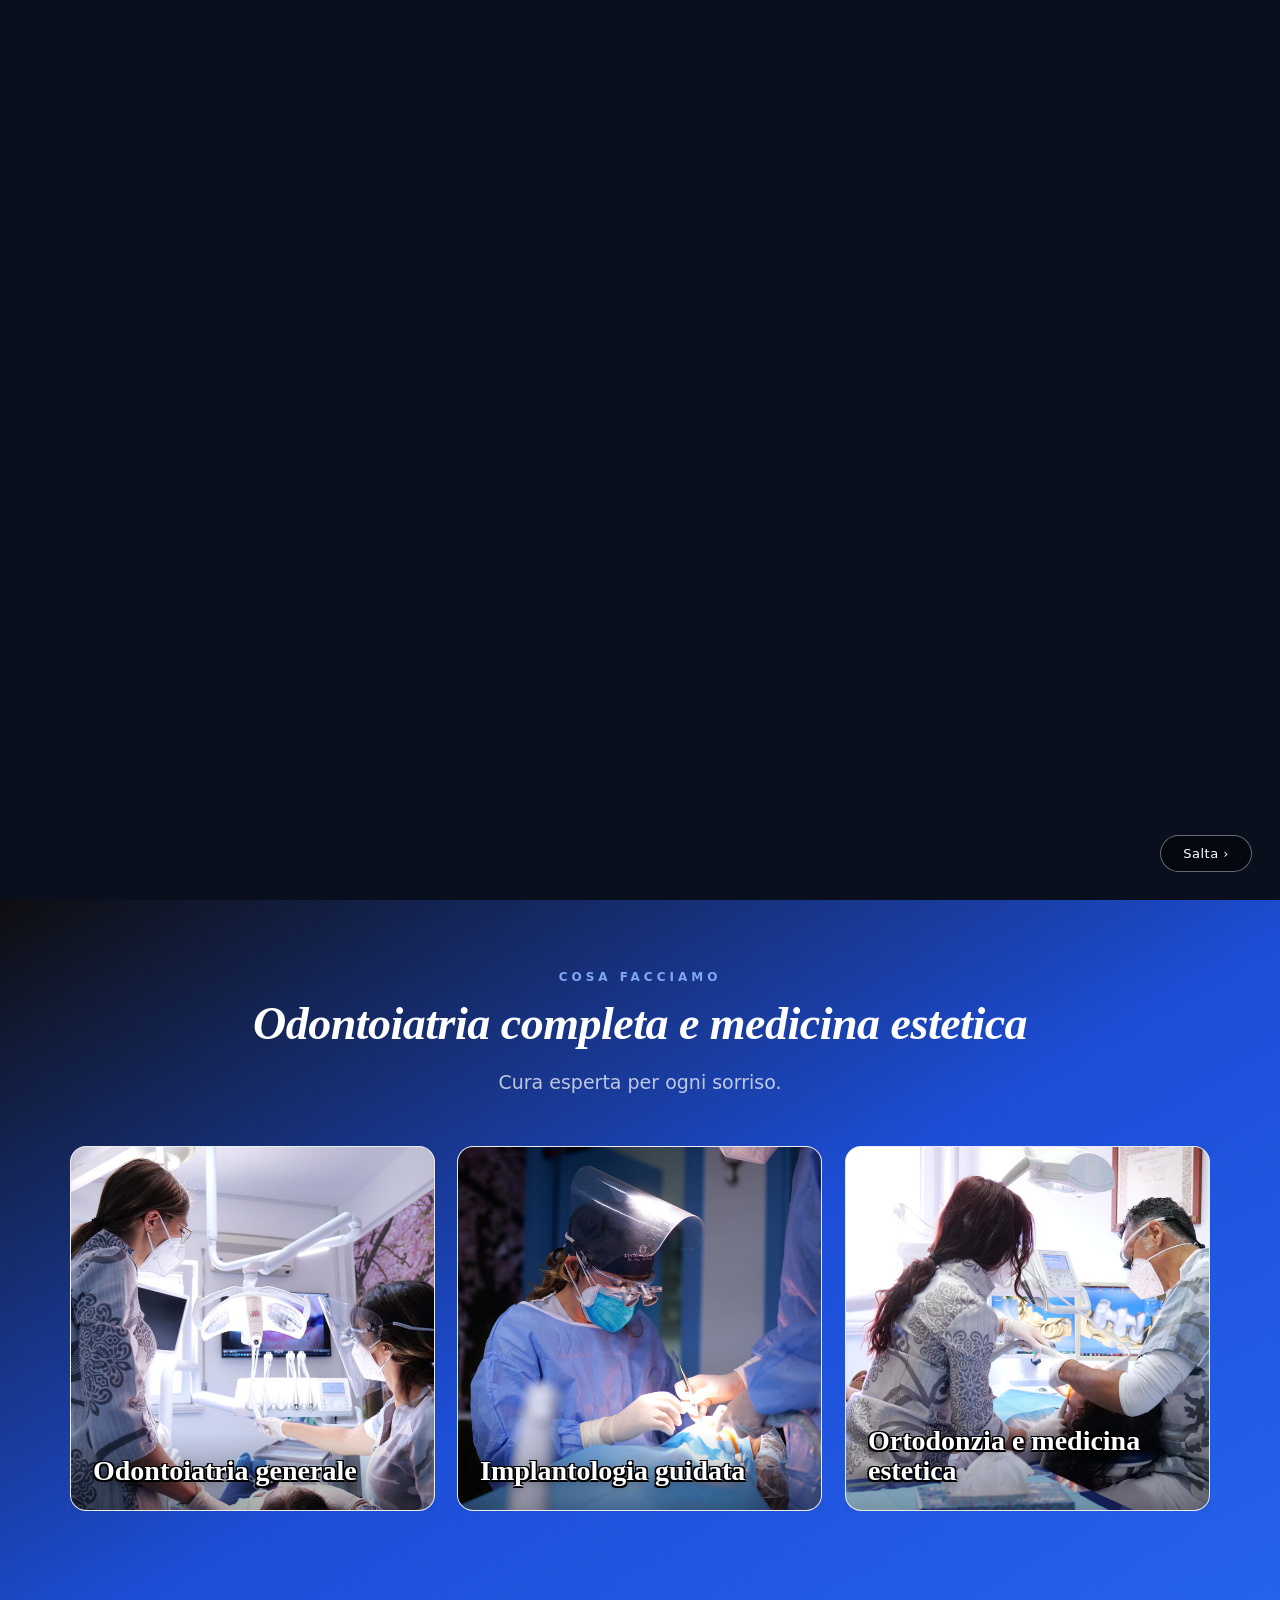
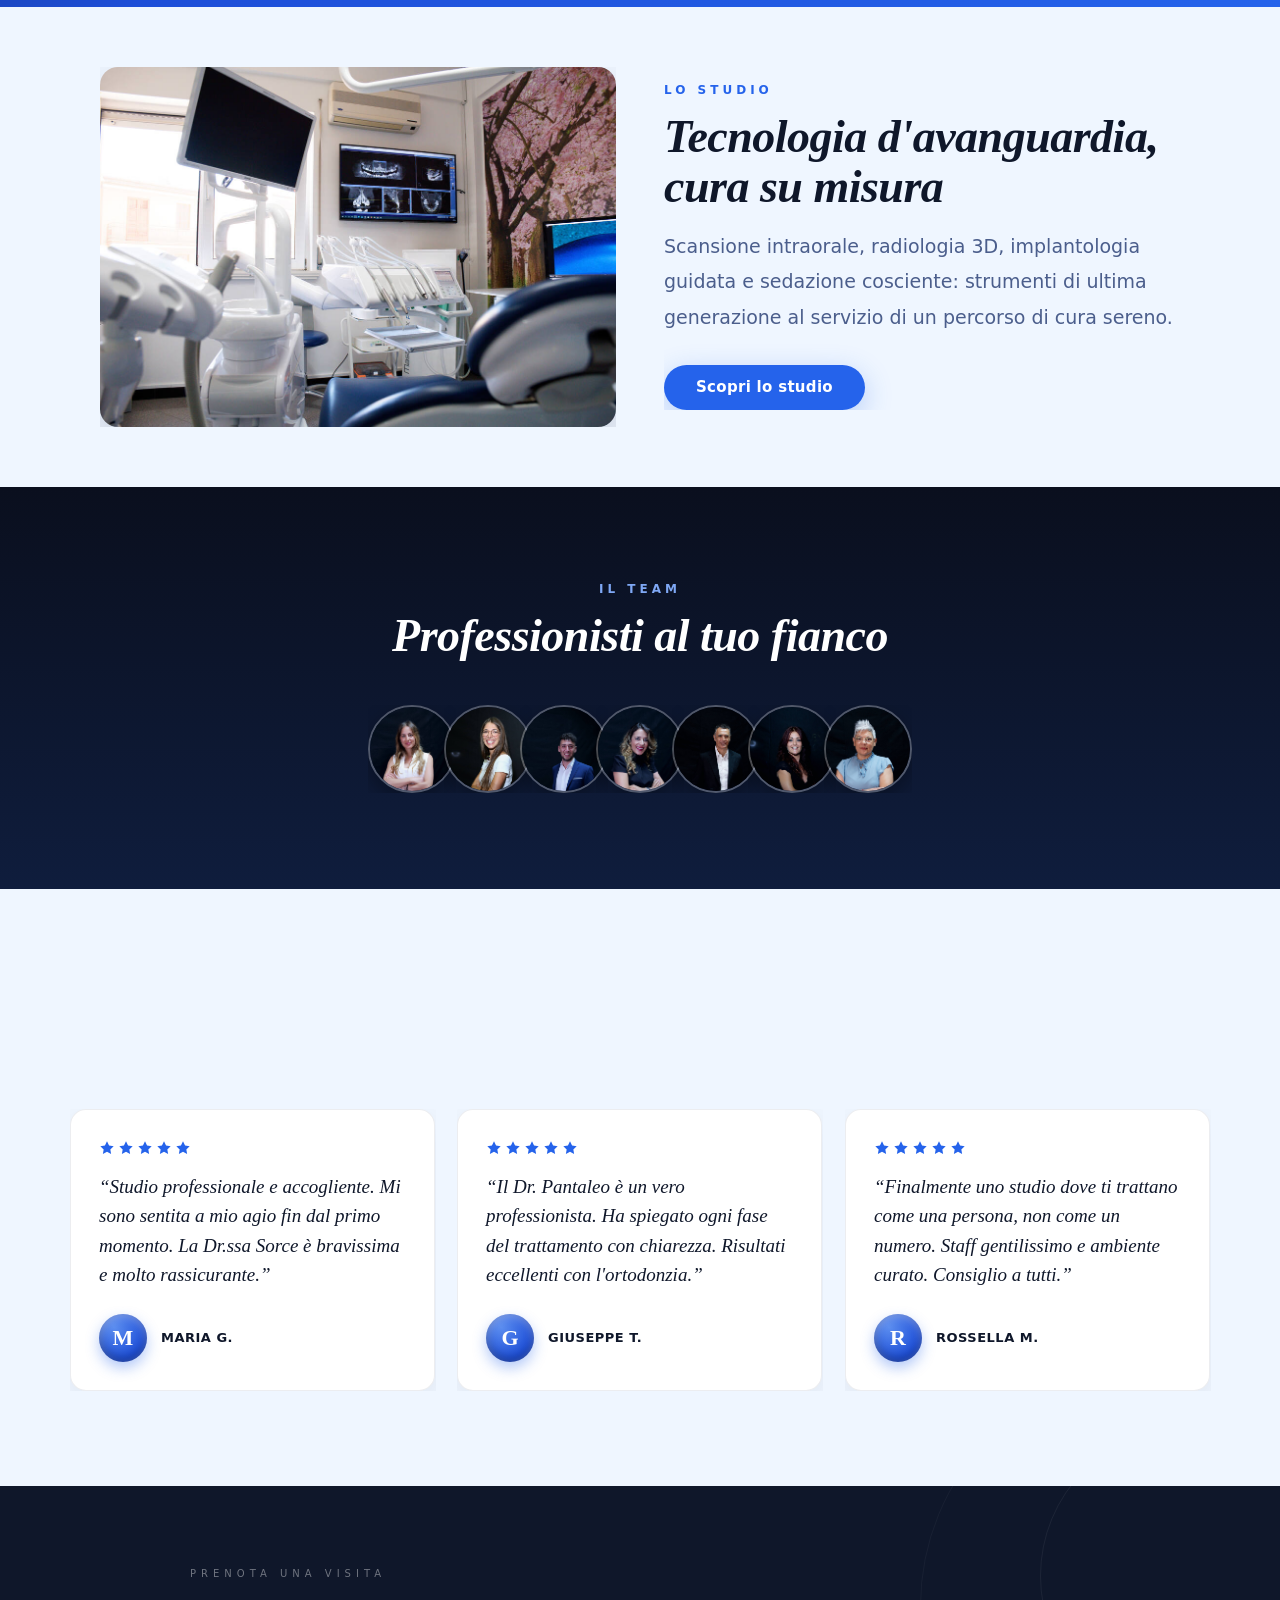
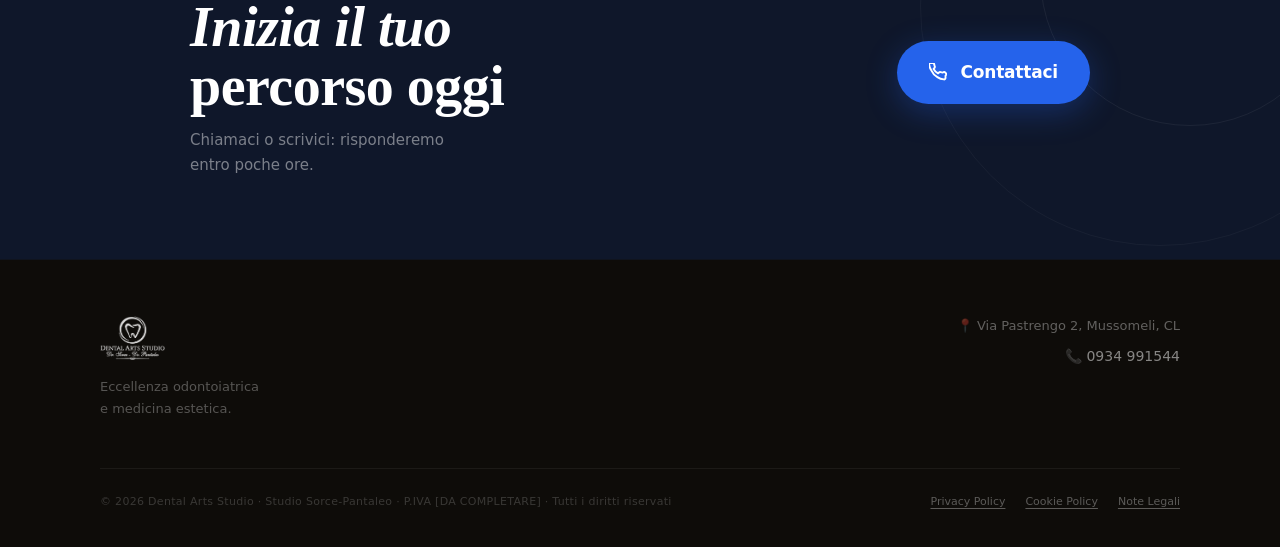
==== v2/index.html @ 52202aa7 "Home: card immagine+titolo, Lo Studio compatta, avatar cliccabili, rimossi bottoni, Contattaci" ====
<!DOCTYPE html>
<html lang="it">
<head>
  <meta charset="UTF-8"/>
  <meta name="viewport" content="width=device-width,initial-scale=1"/>
  
  <title>Dental Arts Studio · Studio Dentistico Sorce-Pantaleo a Mussomeli</title>
  <script>document.documentElement.classList.add('js')</script>
  <link rel="stylesheet" href="assets/site.css"/>
  <!-- Font: caricato solo dopo il consenso cookie (GDPR) -->
  <link rel="preconnect" href="https://fonts.googleapis.com"/>
  <link rel="preconnect" href="https://fonts.gstatic.com" crossorigin/>
  <script>
    // Carica Google Fonts solo se l'utente ha dato consenso
    (function(){
      if(localStorage.getItem('__cookie_consent') === 'accepted'){
        var l=document.createElement('link');
        l.rel='stylesheet';
        l.href='https://fonts.googleapis.com/css2?family=Cormorant+Garamond:ital,wght@0,400;0,500;0,600;0,700;1,400;1,500&family=DM+Sans:ital,opsz,wght@0,9..40,300;0,9..40,400;0,9..40,500;0,9..40,600;0,9..40,700;1,9..40,300;1,9..40,400&display=swap';
        document.head.appendChild(l);
      }
    })();
  </script>
  <style>
    *{box-sizing:border-box;margin:0;padding:0;}
    html{scroll-behavior:smooth;scroll-padding-top:64px;}
    body{font-family:'DM Sans', system-ui, sans-serif;background:#EFF6FF;color:#0F172A;line-height:1.6;}
    section{scroll-margin-top:64px;}

    /* ── Mobile ─────────────────────────────────────── */
    @media(max-width:768px){
      /* Nav */
      nav div:last-child{display:none;}

      /* Sezioni: padding ridotto */
      section{padding-left:16px!important;padding-right:16px!important;}

      /* ── Hero ─────────────────────────────────────── */
      #hero{
        min-height:auto!important;
        padding:120px 20px 0!important;
        align-items:flex-start!important;
      }
      #hero > div{padding-bottom:40px!important;}
      #hero h1{font-size:clamp(36px,11vw,52px)!important;line-height:1.05!important;}
      /* Tagline più piccola */
      #hero p{font-size:14px!important;margin-bottom:32px!important;}
      /* Bottoni hero: colonna singola, full width */
      #hero div[style*="display:flex;flex-wrap:wrap"]{
        flex-direction:column!important;
        align-items:stretch!important;
        gap:10px!important;
        width:100%!important;
      }
      #hero div[style*="display:flex;flex-wrap:wrap"] a{
        text-align:center!important;
        justify-content:center!important;
        padding:16px 24px!important;
      }
      /* Stats bar: posizionata sotto i bottoni su mobile */
      #__hero_stats{
        position:static!important;
        display:grid!important;
        grid-template-columns:1fr 1fr!important;
        margin-top:32px!important;
        border-radius:12px!important;
        overflow:hidden!important;
      }
      #__hero_stats > div{
        border-right:none!important;
        border-bottom:1px solid rgba(255,255,255,0.07)!important;
        padding:16px 20px!important;
        min-width:0!important;
      }
      #__hero_stats > div p:first-child{
        font-size:26px!important;
      }
      /* Hero: flex column per far scorrere stats sotto i bottoni */
      #hero{
        flex-direction:column!important;
        align-items:stretch!important;
        padding-bottom:32px!important;
      }
      #hero > div:first-of-type{
        display:flex!important;
        flex-direction:column!important;
        align-items:center!important;
      }

      /* ── Griglie generiche → 1 colonna ──────────── */
      [data-gallery]{grid-template-columns:repeat(2,1fr)!important;}

      div[style*="grid-template-columns:3fr 2fr"],
      div[style*="grid-template-columns:1fr 1fr"]{
        display:flex!important;
        flex-direction:column!important;
        align-items:center!important;
      }
      /* Dove siamo + Orari: full width centrati */
      #contatti,#orari{padding-left:16px!important;padding-right:16px!important;}
      #contatti > div,#orari > div{width:100%!important;max-width:100%!important;}

      /* ── Servizi carousel ────────────────────────── */
      #servizi [style*="grid-template-columns:repeat(3"]{grid-template-columns:1fr!important;}
      /* Nascondi freccette nav in servizi su mobile */
      #servizi [style*="align-items:center;justify-content:center;gap:16px;margin-top:24px"]{display:none!important;}
      #servizi [style*="min-height:340px"]{min-height:220px!important;}
      #servizi [style*="display:flex;justify-content:center"]{flex-direction:column!important;}
      #servizi [style*="display:flex;justify-content:center"] > div{width:100%!important;}

      /* ── Medicina estetica ───────────────────────── */
      #medicina-estetica [style*="grid-template-columns"]{
        grid-template-columns:1fr!important;
        gap:16px!important;
      }
      /* Slider prima/dopo: altezza adatta al mobile */
      #medicina-estetica [style*="aspect-ratio:3/2"]{
        aspect-ratio:4/3!important;
      }

      /* ── Team ────────────────────────────────────── */
      #team [style*="display:flex;gap:48px"]{
        flex-direction:column!important;
        gap:24px!important;
      }
      #team [style*="width:340px"]{width:100%!important;}

      /* ── Orari ───────────────────────────────────── */
      #orari [style*="display:flex;gap:40px"]{
        flex-direction:column!important;
        gap:24px!important;
      }
      #orari [style*="width:240px"]{width:100%!important;min-height:auto!important;}

      /* ── Reviews ─────────────────────────────────── */
      #recensioni [style*="grid-template-columns"]{grid-template-columns:1fr!important;}

      /* ── How it works ────────────────────────────── */
      #come-funziona [style*="display:flex;gap"]{
        flex-direction:column!important;
        align-items:center!important;
      }
      #come-funziona [data-draw-line]{display:none!important;}

      /* ── Booking barber ──────────────────────────── */
      #prenota [style*="grid-template-columns:repeat(auto-fit"]{grid-template-columns:1fr!important;}
      #prenota [style*="letter-spacing:3px"]{font-size:9px!important;}

      /* ── FAQ ─────────────────────────────────────── */
      #faq [style*="grid-template-columns"]{grid-template-columns:1fr!important;}

      /* ── Gallery ─────────────────────────────────── */
      #gallery [style*="max-width:1400px"]{max-width:100%!important;}
      #gallery .gl_light-slide{height:200px!important;}

      /* ── Footer ──────────────────────────────────── */
      footer > div > div[style*="display:flex"]{
        flex-direction:column!important;
        gap:24px!important;
        align-items:flex-start!important;
      }
      footer > div > div[style*="align-items:flex-end"]{
        align-items:flex-start!important;
      }

      /* ── Palette toggle: fisso in alto nella hero su mobile ─ */
      #__palette-wrap{top:72px!important;right:12px!important;bottom:auto!important;}
    }

    /* ── Animations ─────────────────────────────────── */

    @keyframes heroBlurIn {
      from { opacity:0; filter:blur(10px); transform:translateY(28px); }
      to   { opacity:1; filter:blur(0px); transform:translateY(0); }
    }
    @keyframes fadeUp {
      from { opacity:0; transform:translateY(48px); }
      to   { opacity:1; transform:translateY(0); }
    }
    @keyframes floatA {
      0%,100% { transform:translateY(0px) scale(1); }
      50%     { transform:translateY(-22px) scale(1.05); }
    }
    @keyframes floatB {
      0%,100% { transform:translateY(0px) translateX(0px); }
      33%     { transform:translateY(-14px) translateX(12px); }
      66%     { transform:translateY(8px) translateX(-8px); }
    }
    @keyframes floatC {
      0%,100% { transform:scale(1); }
      50%     { transform:scale(1.15); }
    }
    @keyframes navUnderline {
      from { transform:scaleX(0); }
      to   { transform:scaleX(1); }
    }

    /* Hero: stagger figli diretti con blur */
    #hero > div > * {
      opacity:0;
      animation: heroBlurIn 1.1s cubic-bezier(0.22,1,0.36,1) forwards;
    }
    #hero > div > *:nth-child(1) { animation-delay:0.05s; }
    #hero > div > *:nth-child(2) { animation-delay:0.25s; }
    #hero > div > *:nth-child(3) { animation-delay:0.42s; }
    #hero > div > *:nth-child(4) { animation-delay:0.58s; }
    #hero > div > *:nth-child(5) { animation-delay:0.72s; }
    #hero > div > *:nth-child(6) { animation-delay:0.84s; }

    /* Scroll reveal — con blur */
    .sr {
      opacity:0;
      filter:blur(6px);
      transform:translateY(36px);
      transition:
        opacity 0.9s cubic-bezier(0.22,1,0.36,1),
        transform 0.9s cubic-bezier(0.22,1,0.36,1),
        filter 0.9s cubic-bezier(0.22,1,0.36,1);
    }
    .sr.in { opacity:1; filter:blur(0); transform:translateY(0); }

    /* Gallery hover */
    [data-gallery] div { overflow:hidden; }
    [data-gallery] img { transition:transform 0.6s cubic-bezier(0.25,0.46,0.45,0.94); display:block; }
    [data-gallery] div:hover img { transform:scale(1.06); }

    /* CTA hover */
    a { transition:opacity 0.2s, transform 0.2s; }
    a:hover { opacity:0.88; }
    #hero a:hover { transform:translateY(-3px); opacity:1; }

    /* Nav hover underline */
    .__nav-link { position:relative; }
    .__nav-link::after {
      content:'';
      position:absolute;
      bottom:-3px; left:0; right:0;
      height:1.5px;
      background:currentColor;
      transform:scaleX(0);
      transform-origin:left;
      transition:transform 0.3s cubic-bezier(0.4,0,0.2,1);
    }
    .__nav-link:hover::after { transform:scaleX(1); }

    /* Nav blur on scroll */
    nav.scrolled {
      backdrop-filter:blur(20px);
      -webkit-backdrop-filter:blur(20px);
      box-shadow:0 1px 0 rgba(0,0,0,0.08);
    }

    /* Scrollbar */
    ::-webkit-scrollbar { width:5px; }
    ::-webkit-scrollbar-track { background:transparent; }
    ::-webkit-scrollbar-thumb { background:rgba(0,0,0,0.18); border-radius:3px; }

    /* Selection */
    ::selection { background:#2563EB28; color:#2563EB; }
  </style>
</head>
<body>
<!-- ===== INTRO OVERLAY (una volta per sessione) ===== -->
<div id="__intro-overlay" style="position:fixed;inset:0;z-index:9999;background:#0A0F1E;display:flex;align-items:center;justify-content:center;transition:opacity 0.8s ease;">
  <video id="__intro-video" muted playsinline autoplay preload="auto" style="width:100%;height:100%;object-fit:cover;">
    <source src="intro.mp4" type="video/mp4"/>
  </video>
  <button id="__intro-skip" type="button" aria-label="Salta introduzione" style="position:absolute;bottom:28px;right:28px;background:rgba(0,0,0,0.45);color:#fff;border:1px solid rgba(255,255,255,0.4);border-radius:100px;padding:10px 22px;font-size:13px;letter-spacing:0.5px;cursor:pointer;font-family:'DM Sans',system-ui,sans-serif;-webkit-backdrop-filter:blur(6px);backdrop-filter:blur(6px);">Salta &rsaquo;</button>
</div>
<script>
(function(){
  var ov = document.getElementById('__intro-overlay');
  var vid = document.getElementById('__intro-video');
  var skip = document.getElementById('__intro-skip');
  if(!ov) return;
  function closeIntro(){
    if(ov.dataset.closed) return;
    ov.dataset.closed = '1';
    ov.style.opacity = '0';
    document.body.style.overflow = '';
    setTimeout(function(){ ov.style.display='none'; try{ vid.pause(); }catch(e){} }, 800);
  }
  try {
    if(sessionStorage.getItem('das_intro_seen')){ ov.style.display='none'; return; }
    sessionStorage.setItem('das_intro_seen','1');
  } catch(e){}
  document.body.style.overflow = 'hidden';
  if(vid){
    vid.addEventListener('ended', closeIntro);
    setTimeout(closeIntro, 8000); // fallback di sicurezza
    var p = vid.play();
    if(p && p.catch){ p.catch(function(){}); }
  }
  if(skip){ skip.addEventListener('click', closeIntro); }
})();
</script>
<nav style="position:sticky;top:0;z-index:100;background:rgba(255,255,255,0.97);border-bottom:1px solid rgba(0,0,0,0.06);padding:0 24px;"><div style="max-width:1100px;margin:0 auto;display:flex;align-items:center;justify-content:space-between;height:64px;"><a href="index.html" style="text-decoration:none;flex-shrink:0;display:flex;align-items:center;"><img src="[data-uri]" alt="Dental Arts Studio" style="height:47px;width:auto;object-fit:contain;display:block;" /></a><div style="display:flex;gap:26px;flex-wrap:wrap;align-items:center;"><a href="index.html" class="__nav-link" style="color:#2563EB;opacity:1;font-weight:600;text-decoration:none;font-size:13px;letter-spacing:0.2px;font-family:'DM Sans',system-ui,sans-serif;">Home</a><a href="servizi.html" class="__nav-link" style="color:#1A1814;opacity:0.55;font-weight:500;text-decoration:none;font-size:13px;letter-spacing:0.2px;font-family:'DM Sans',system-ui,sans-serif;">Servizi</a><a href="medicina-estetica.html" class="__nav-link" style="color:#1A1814;opacity:0.55;font-weight:500;text-decoration:none;font-size:13px;letter-spacing:0.2px;font-family:'DM Sans',system-ui,sans-serif;">Medicina estetica</a><a href="team.html" class="__nav-link" style="color:#1A1814;opacity:0.55;font-weight:500;text-decoration:none;font-size:13px;letter-spacing:0.2px;font-family:'DM Sans',system-ui,sans-serif;">Team</a><a href="studio.html" class="__nav-link" style="color:#1A1814;opacity:0.55;font-weight:500;text-decoration:none;font-size:13px;letter-spacing:0.2px;font-family:'DM Sans',system-ui,sans-serif;">Lo Studio</a><a href="contatti.html" class="__nav-link" style="color:#1A1814;opacity:0.55;font-weight:500;text-decoration:none;font-size:13px;letter-spacing:0.2px;font-family:'DM Sans',system-ui,sans-serif;">Contatti</a></div></div></nav>
<style>
  @media(max-width:900px){ .home-3{grid-template-columns:1fr 1fr !important;} }
  @media(max-width:768px){ .home-split{grid-template-columns:1fr !important;gap:32px !important;} .home-split img{height:320px !important;} }
  @media(max-width:560px){ .home-3{grid-template-columns:1fr !important;} }
</style><section id="hero" style="background:linear-gradient(150deg, #0A0F1E 0%, #0F1D3D 50%, #1A3580 100%);color:#fff;padding:160px 24px 160px;text-align:center;position:relative;min-height:90vh;display:flex;align-items:center;overflow:hidden;">
  <!-- Video di sfondo hero -->
  <video class="__hero-video" autoplay muted loop playsinline preload="auto" poster="hero-poster.jpg" aria-hidden="true" tabindex="-1" style="position:absolute;inset:0;width:100%;height:100%;object-fit:cover;z-index:0;pointer-events:none;">
    <source src="hero.mp4" type="video/mp4"/>
  </video>
  <!-- Overlay scuro per leggibilita del testo -->
  <div aria-hidden="true" style="position:absolute;inset:0;z-index:0;pointer-events:none;background:linear-gradient(150deg, rgba(10,15,30,0.74) 0%, rgba(15,29,61,0.66) 50%, rgba(26,53,128,0.60) 100%);"></div>
  <style>
    #hero > div[style*="background-image:url('data:image"]{z-index:-1 !important;}
    /* Hero editoriale allineato a sinistra */
    #hero{ text-align:left !important; }
    #hero > div[style*="max-width:820px"]{ max-width:1100px !important; margin:0 auto !important; padding:0 8px; }
    #hero img[alt="Dental Arts Studio"]{ display:none !important; }
    #hero > div[style*="max-width:820px"] > p[style*="max-width:460px"]{ margin:0 0 40px 0 !important; max-width:640px !important; font-size:19px !important; color:rgba(255,255,255,0.72) !important; }
    #hero > div[style*="max-width:820px"] > div[style*="justify-content:center"]{ justify-content:flex-start !important; }
    @media(max-width:768px){
      #hero > div[style*="max-width:820px"]{ padding:0 4px; }
      #hero h1{ font-size:clamp(40px,11vw,60px) !important; }
    }
  </style>
  
    <div data-orb="1" style="position:absolute;top:-80px;right:-80px;width:480px;height:480px;border-radius:50%;background:radial-gradient(circle at 40% 40%,#2563EB30 0%,transparent 65%);animation:floatA 9s ease-in-out infinite;pointer-events:none;"></div>
    <div data-orb="2" style="position:absolute;bottom:120px;left:-60px;width:320px;height:320px;border-radius:50%;background:radial-gradient(circle,#2563EB38 0%,transparent 65%);animation:floatB 7s ease-in-out infinite 1.5s;pointer-events:none;"></div>
    <div data-orb="3" style="position:absolute;top:35%;left:15%;width:140px;height:140px;border-radius:50%;background:radial-gradient(circle,#BFDBFE20 0%,transparent 70%);animation:floatC 11s ease-in-out infinite 3s;pointer-events:none;"></div>
    <div style="position:absolute;top:0;right:0;width:300px;height:300px;border-radius:50%;border:1px solid rgba(255,255,255,0.04);pointer-events:none;transform:translate(40%,-40%);"></div>
    <div style="position:absolute;top:0;right:0;width:500px;height:500px;border-radius:50%;border:1px solid rgba(255,255,255,0.025);pointer-events:none;transform:translate(35%,-35%);"></div>
  
  <div style="position:absolute;bottom:100px;left:32px;display:grid;grid-template-columns:repeat(5,1fr);gap:18px;pointer-events:none;">
    <div style="width:2.5px;height:2.5px;border-radius:50%;background:rgba(255,255,255,0.18);"></div><div style="width:2.5px;height:2.5px;border-radius:50%;background:rgba(255,255,255,0.18);"></div><div style="width:2.5px;height:2.5px;border-radius:50%;background:rgba(255,255,255,0.18);"></div><div style="width:2.5px;height:2.5px;border-radius:50%;background:rgba(255,255,255,0.18);"></div><div style="width:2.5px;height:2.5px;border-radius:50%;background:rgba(255,255,255,0.18);"></div><div style="width:2.5px;height:2.5px;border-radius:50%;background:rgba(255,255,255,0.18);"></div><div style="width:2.5px;height:2.5px;border-radius:50%;background:rgba(255,255,255,0.18);"></div><div style="width:2.5px;height:2.5px;border-radius:50%;background:rgba(255,255,255,0.18);"></div><div style="width:2.5px;height:2.5px;border-radius:50%;background:rgba(255,255,255,0.18);"></div><div style="width:2.5px;height:2.5px;border-radius:50%;background:rgba(255,255,255,0.18);"></div><div style="width:2.5px;height:2.5px;border-radius:50%;background:rgba(255,255,255,0.18);"></div><div style="width:2.5px;height:2.5px;border-radius:50%;background:rgba(255,255,255,0.18);"></div><div style="width:2.5px;height:2.5px;border-radius:50%;background:rgba(255,255,255,0.18);"></div><div style="width:2.5px;height:2.5px;border-radius:50%;background:rgba(255,255,255,0.18);"></div><div style="width:2.5px;height:2.5px;border-radius:50%;background:rgba(255,255,255,0.18);"></div><div style="width:2.5px;height:2.5px;border-radius:50%;background:rgba(255,255,255,0.18);"></div><div style="width:2.5px;height:2.5px;border-radius:50%;background:rgba(255,255,255,0.18);"></div><div style="width:2.5px;height:2.5px;border-radius:50%;background:rgba(255,255,255,0.18);"></div><div style="width:2.5px;height:2.5px;border-radius:50%;background:rgba(255,255,255,0.18);"></div><div style="width:2.5px;height:2.5px;border-radius:50%;background:rgba(255,255,255,0.18);"></div><div style="width:2.5px;height:2.5px;border-radius:50%;background:rgba(255,255,255,0.18);"></div><div style="width:2.5px;height:2.5px;border-radius:50%;background:rgba(255,255,255,0.18);"></div><div style="width:2.5px;height:2.5px;border-radius:50%;background:rgba(255,255,255,0.18);"></div><div style="width:2.5px;height:2.5px;border-radius:50%;background:rgba(255,255,255,0.18);"></div><div style="width:2.5px;height:2.5px;border-radius:50%;background:rgba(255,255,255,0.18);"></div>
  </div>
  <div style="position:absolute;inset:0;background-image:url('[data-uri]');background-repeat:no-repeat;background-position:center center;background-size:contain;opacity:0.06;pointer-events:none;"></div>
  <div data-anim="rise" style="max-width:820px;margin:0 auto;width:100%;position:relative;z-index:1;">
    
    <p style="font-size:11px;letter-spacing:4px;text-transform:uppercase;color:rgba(255,255,255,0.55);margin-bottom:18px;font-family:'DM Sans', system-ui, sans-serif;">Studio Sorce &middot; Pantaleo &nbsp;&mdash;&nbsp; Mussomeli</p>
    <h1 style="font-family:'Cormorant Garamond', Georgia, serif;font-style:italic;font-weight:600;color:#fff;font-size:clamp(46px,7vw,90px);line-height:1.02;letter-spacing:-1px;margin:0 0 22px;">Il tuo sorriso,<br/>la nostra arte.</h1>
    <img src="[data-uri]" alt="Dental Arts Studio" style="max-width:75vw;width:75%;height:auto;margin:0 auto 36px;display:block;object-fit:contain;filter:brightness(0) invert(1);" />
    <p style="font-size:17px;line-height:1.9;color:rgba(255,255,255,0.55);max-width:460px;margin:0 auto 52px;font-weight:300;letter-spacing:0.1px;font-family:'DM Sans', system-ui, sans-serif;">Eccellenza odontoiatrica e medicina estetica nel cuore della Sicilia</p>
    <div style="display:flex;flex-wrap:wrap;gap:12px;justify-content:center;">
      <a href="tel:09349915440" style="display:inline-flex;align-items:center;gap:10px;background:#2563EB;color:#fff;padding:17px 38px;border-radius:100px;font-size:15px;font-weight:600;text-decoration:none;letter-spacing:0.3px;font-family:'DM Sans', system-ui, sans-serif;box-shadow:0 8px 32px #2563EB60;">Prenota una visita</a>
      <a href="#chi-siamo" style="display:inline-flex;align-items:center;gap:10px;background:transparent;color:#fff;padding:16px 34px;border-radius:100px;font-size:15px;font-weight:600;text-decoration:none;letter-spacing:0.3px;border:1px solid rgba(255,255,255,0.45);font-family:'DM Sans', system-ui, sans-serif;">Scopri lo studio</a>
      
      
    </div>
  </div>
  <div id="__hero_stats" style="position:absolute;bottom:0;left:0;right:0;display:flex;flex-wrap:wrap;border-top:1px solid rgba(255,255,255,0.07);background:rgba(0,0,0,0.55);backdrop-filter:blur(16px);">
        <div style="flex:1;min-width:120px;padding:24px 32px;border-right:1px solid rgba(255,255,255,0.07);">
            <p data-count-target="37" data-count-suffix="" style="font-size:34px;font-weight:700;color:#fff;margin:0;line-height:1;font-family:'Cormorant Garamond', Georgia, serif;font-style:italic;letter-spacing:-0.5px;">37</p>
            <p style="font-size:10px;color:rgba(255,255,255,0.4);margin:7px 0 0;letter-spacing:0.1em;text-transform:uppercase;font-family:'DM Sans', system-ui, sans-serif;">Anni di esperienza</p>
          </div><div style="flex:1;min-width:120px;padding:24px 32px;border-right:1px solid rgba(255,255,255,0.07);">
            <p data-count-target="98" data-count-suffix="%" style="font-size:34px;font-weight:700;color:#fff;margin:0;line-height:1;font-family:'Cormorant Garamond', Georgia, serif;font-style:italic;letter-spacing:-0.5px;">98%</p>
            <p style="font-size:10px;color:rgba(255,255,255,0.4);margin:7px 0 0;letter-spacing:0.1em;text-transform:uppercase;font-family:'DM Sans', system-ui, sans-serif;">Pazienti soddisfatti</p>
          </div><div style="flex:1;min-width:120px;padding:24px 32px;border-right:1px solid rgba(255,255,255,0.07);">
            <p data-count-target="5000" data-count-suffix="+" style="font-size:34px;font-weight:700;color:#fff;margin:0;line-height:1;font-family:'Cormorant Garamond', Georgia, serif;font-style:italic;letter-spacing:-0.5px;">5000+</p>
            <p style="font-size:10px;color:rgba(255,255,255,0.4);margin:7px 0 0;letter-spacing:0.1em;text-transform:uppercase;font-family:'DM Sans', system-ui, sans-serif;">Sorrisi curati</p>
          </div><div style="flex:1;min-width:120px;padding:24px 32px;">
            <p data-count-target="7" data-count-suffix="" style="font-size:34px;font-weight:700;color:#fff;margin:0;line-height:1;font-family:'Cormorant Garamond', Georgia, serif;font-style:italic;letter-spacing:-0.5px;">7</p>
            <p style="font-size:10px;color:rgba(255,255,255,0.4);margin:7px 0 0;letter-spacing:0.1em;text-transform:uppercase;font-family:'DM Sans', system-ui, sans-serif;">Professionisti</p>
          </div>
      </div>
</section>

<style>
  .__csl_servizi_card:hover img { transform:scale(1.05); }
  #__csl_servizi_strip::-webkit-scrollbar { display:none; }
  @media(max-width:768px){
    #__csl_servizi_strip { flex-direction:column !important; overflow-x:visible !important; overflow-y:auto !important; height:auto !important; }
    .__csl_servizi_card { flex-shrink:0 !important; width:100% !important; height:160px !important; }
    .__csl_servizi_card[data-active] { height:320px !important; }
  }
</style>


<section class="on-dark" style="background:linear-gradient(150deg,#0E0C09 0%,#1D4ED8 55%,#2563EB 100%);padding:96px 24px;">
  <div style="max-width:1140px;margin:0 auto;">
    <div style="text-align:center;margin-bottom:46px;" data-anim="fade-up">
      <p class="t-eyebrow">Cosa facciamo</p>
      <h2 class="t-h2">Odontoiatria completa e medicina estetica</h2>
      <p class="t-lead" style="max-width:600px;margin:16px auto 0;">Cura esperta per ogni sorriso.</p>
    </div>
    <div class="home-3" style="display:grid;grid-template-columns:repeat(3,1fr);gap:22px;">
      <a href="servizi.html" class="card" data-anim="zoom-in" data-d="1" style="text-decoration:none;display:block;position:relative;aspect-ratio:1/1;">
        <img src="assets/home/odontoiatria.jpg" alt="Odontoiatria generale" loading="lazy" style="width:100%;height:100%;object-fit:cover;display:block;"/>
        <div style="position:absolute;left:0;right:0;bottom:0;padding:24px 22px;background:linear-gradient(to top, rgba(0,0,0,.35), transparent);">
          <h3 style="font-family:var(--serif);font-weight:700;font-size:clamp(22px,2.4vw,28px);line-height:1.08;color:#fff;margin:0;text-shadow:-1.5px -1.5px 0 #000,1.5px -1.5px 0 #000,-1.5px 1.5px 0 #000,1.5px 1.5px 0 #000,0 3px 10px rgba(0,0,0,.5);">Odontoiatria generale</h3>
        </div>
      </a>
      <a href="servizi.html" class="card" data-anim="zoom-in" data-d="2" style="text-decoration:none;display:block;position:relative;aspect-ratio:1/1;">
        <img src="assets/home/implantologia.jpg" alt="Implantologia guidata" loading="lazy" style="width:100%;height:100%;object-fit:cover;display:block;"/>
        <div style="position:absolute;left:0;right:0;bottom:0;padding:24px 22px;background:linear-gradient(to top, rgba(0,0,0,.35), transparent);">
          <h3 style="font-family:var(--serif);font-weight:700;font-size:clamp(22px,2.4vw,28px);line-height:1.08;color:#fff;margin:0;text-shadow:-1.5px -1.5px 0 #000,1.5px -1.5px 0 #000,-1.5px 1.5px 0 #000,1.5px 1.5px 0 #000,0 3px 10px rgba(0,0,0,.5);">Implantologia guidata</h3>
        </div>
      </a>
      <a href="medicina-estetica.html" class="card" data-anim="zoom-in" data-d="3" style="text-decoration:none;display:block;position:relative;aspect-ratio:1/1;">
        <img src="assets/home/ortodonzia.jpg" alt="Ortodonzia e medicina estetica" loading="lazy" style="width:100%;height:100%;object-fit:cover;display:block;"/>
        <div style="position:absolute;left:0;right:0;bottom:0;padding:24px 22px;background:linear-gradient(to top, rgba(0,0,0,.35), transparent);">
          <h3 style="font-family:var(--serif);font-weight:700;font-size:clamp(22px,2.4vw,28px);line-height:1.08;color:#fff;margin:0;text-shadow:-1.5px -1.5px 0 #000,1.5px -1.5px 0 #000,-1.5px 1.5px 0 #000,1.5px 1.5px 0 #000,0 3px 10px rgba(0,0,0,.5);">Ortodonzia e medicina estetica</h3>
        </div>
      </a>
    </div>
  </div>
</section>
<section style="background:var(--bg-soft);padding:60px 24px;overflow:hidden;">
  <div class="home-split" style="max-width:1080px;margin:0 auto;display:grid;grid-template-columns:1fr 1fr;gap:48px;align-items:center;">
    <div data-anim="from-left"><img src="assets/studio/sala-implantologia.jpg" alt="Lo studio" loading="lazy" style="width:100%;height:360px;object-fit:cover;border-radius:18px;box-shadow:0 24px 60px rgba(15,29,61,.2);display:block;"/></div>
    <div data-anim="from-right">
      <p class="t-eyebrow">Lo studio</p>
      <h2 class="t-h2">Tecnologia d'avanguardia,<br/>cura su misura</h2>
      <p class="t-lead" style="margin:18px 0 30px;">Scansione intraorale, radiologia 3D, implantologia guidata e sedazione cosciente: strumenti di ultima generazione al servizio di un percorso di cura sereno.</p>
      <a class="btn" href="studio.html">Scopri lo studio</a>
    </div>
  </div>
</section>
<section class="on-dark" style="background:linear-gradient(180deg,var(--navy-900) 0%,var(--navy-800) 100%);padding:96px 24px;text-align:center;">
  <style>
    #hometeam .tav{display:inline-block;line-height:0;}
    #hometeam .tav img{transition:transform .3s cubic-bezier(.2,.7,.2,1),box-shadow .3s,border-color .3s;cursor:pointer;}
    #hometeam .tav:hover img{transform:scale(1.45);position:relative;z-index:5;box-shadow:0 16px 36px rgba(0,0,0,.55);border-color:#fff;}
  </style>
  <div id="hometeam" style="max-width:900px;margin:0 auto;">
    <div data-anim="fade-up"><p class="t-eyebrow">Il team</p><h2 class="t-h2">Professionisti al tuo fianco</h2></div>
    <div style="display:flex;justify-content:center;align-items:center;margin:44px 0 0;flex-wrap:wrap;row-gap:22px;"><a class="tav" href="team.html" aria-label="Vai al team"><img src="team/cinzia-1.jpg" alt="" loading="lazy" data-anim="zoom-in" data-d="4" style="width:88px;height:88px;border-radius:50%;object-fit:cover;object-position:top;border:2px solid rgba(255,255,255,.28);margin:0 -6px;box-shadow:0 8px 20px rgba(0,0,0,.32);"/></a><a class="tav" href="team.html" aria-label="Vai al team"><img src="team/yosella-1.jpg" alt="" loading="lazy" data-anim="zoom-in" data-d="3" style="width:88px;height:88px;border-radius:50%;object-fit:cover;object-position:top;border:2px solid rgba(255,255,255,.28);margin:0 -6px;box-shadow:0 8px 20px rgba(0,0,0,.32);"/></a><a class="tav" href="team.html" aria-label="Vai al team"><img src="team/danilo-1.jpg" alt="" loading="lazy" data-anim="zoom-in" data-d="2" style="width:88px;height:88px;border-radius:50%;object-fit:cover;object-position:top;border:2px solid rgba(255,255,255,.28);margin:0 -6px;box-shadow:0 8px 20px rgba(0,0,0,.32);"/></a><a class="tav" href="team.html" aria-label="Vai al team"><img src="team/carmela-1.jpg" alt="" loading="lazy" data-anim="zoom-in" data-d="1" style="width:88px;height:88px;border-radius:50%;object-fit:cover;object-position:top;border:2px solid rgba(255,255,255,.28);margin:0 -6px;box-shadow:0 8px 20px rgba(0,0,0,.32);"/></a><a class="tav" href="team.html" aria-label="Vai al team"><img src="team/piero-1.jpg" alt="" loading="lazy" data-anim="zoom-in" data-d="1" style="width:88px;height:88px;border-radius:50%;object-fit:cover;object-position:top;border:2px solid rgba(255,255,255,.28);margin:0 -6px;box-shadow:0 8px 20px rgba(0,0,0,.32);"/></a><a class="tav" href="team.html" aria-label="Vai al team"><img src="team/adriana-1.jpg" alt="" loading="lazy" data-anim="zoom-in" data-d="2" style="width:88px;height:88px;border-radius:50%;object-fit:cover;object-position:top;border:2px solid rgba(255,255,255,.28);margin:0 -6px;box-shadow:0 8px 20px rgba(0,0,0,.32);"/></a><a class="tav" href="team.html" aria-label="Vai al team"><img src="team/saveria-1.jpg" alt="" loading="lazy" data-anim="zoom-in" data-d="3" style="width:88px;height:88px;border-radius:50%;object-fit:cover;object-position:top;border:2px solid rgba(255,255,255,.28);margin:0 -6px;box-shadow:0 8px 20px rgba(0,0,0,.32);"/></a></div>
  </div>
</section>
<section id="recensioni" style="background:var(--bg-soft);padding:96px 24px;">
  <div style="max-width:1140px;margin:0 auto;">
    <div style="text-align:center;margin-bottom:46px;" data-anim="fade-up">
      <p class="t-eyebrow">Dicono di noi</p>
      <h2 class="t-h2">Le parole dei pazienti</h2>
    </div>
    <div class="rv-grid" style="display:grid;grid-template-columns:repeat(3,1fr);gap:22px;align-items:stretch;">
      <article class="reveal" data-anim="fade-up" data-d="1" style="background:#fff;border-radius:16px;padding:30px 28px 28px;border:1px solid var(--line);box-shadow:0 10px 30px rgba(15,29,61,.07);display:flex;flex-direction:column;">
        <div style="display:flex;gap:3px;margin-bottom:16px;"><svg width="16" height="16" viewBox="0 0 24 24" fill="#2563EB" style="display:block;"><path d="M12 2l3.09 6.26L22 9.27l-5 4.87 1.18 6.88L12 17.77l-6.18 3.25L7 14.14 2 9.27l6.91-1.01L12 2z"/></svg><svg width="16" height="16" viewBox="0 0 24 24" fill="#2563EB" style="display:block;"><path d="M12 2l3.09 6.26L22 9.27l-5 4.87 1.18 6.88L12 17.77l-6.18 3.25L7 14.14 2 9.27l6.91-1.01L12 2z"/></svg><svg width="16" height="16" viewBox="0 0 24 24" fill="#2563EB" style="display:block;"><path d="M12 2l3.09 6.26L22 9.27l-5 4.87 1.18 6.88L12 17.77l-6.18 3.25L7 14.14 2 9.27l6.91-1.01L12 2z"/></svg><svg width="16" height="16" viewBox="0 0 24 24" fill="#2563EB" style="display:block;"><path d="M12 2l3.09 6.26L22 9.27l-5 4.87 1.18 6.88L12 17.77l-6.18 3.25L7 14.14 2 9.27l6.91-1.01L12 2z"/></svg><svg width="16" height="16" viewBox="0 0 24 24" fill="#2563EB" style="display:block;"><path d="M12 2l3.09 6.26L22 9.27l-5 4.87 1.18 6.88L12 17.77l-6.18 3.25L7 14.14 2 9.27l6.91-1.01L12 2z"/></svg></div>
        <p style="font-family:var(--serif);font-style:italic;font-size:19px;line-height:1.55;color:var(--ink);margin:0 0 24px;flex:1;">&ldquo;Studio professionale e accogliente. Mi sono sentita a mio agio fin dal primo momento. La Dr.ssa Sorce è bravissima e molto rassicurante.&rdquo;</p>
        <div style="display:flex;align-items:center;gap:14px;"><span style="width:48px;height:48px;flex:0 0 48px;border-radius:50%;background:radial-gradient(circle at 32% 28%, #5B8DEF, #1D4ED8 70%);box-shadow:inset 0 -4px 10px rgba(0,0,0,.28), inset 0 3px 8px rgba(255,255,255,.35), 0 6px 14px rgba(37,99,235,.35);display:flex;align-items:center;justify-content:center;color:#fff;font-family:'Cormorant Garamond',Georgia,serif;font-size:22px;font-weight:600;">M</span><span class="t-small" style="font-weight:700;color:var(--ink);text-transform:uppercase;letter-spacing:.5px;">Maria G.</span></div>
      </article>
      <article class="reveal" data-anim="fade-up" data-d="2" style="background:#fff;border-radius:16px;padding:30px 28px 28px;border:1px solid var(--line);box-shadow:0 10px 30px rgba(15,29,61,.07);display:flex;flex-direction:column;">
        <div style="display:flex;gap:3px;margin-bottom:16px;"><svg width="16" height="16" viewBox="0 0 24 24" fill="#2563EB" style="display:block;"><path d="M12 2l3.09 6.26L22 9.27l-5 4.87 1.18 6.88L12 17.77l-6.18 3.25L7 14.14 2 9.27l6.91-1.01L12 2z"/></svg><svg width="16" height="16" viewBox="0 0 24 24" fill="#2563EB" style="display:block;"><path d="M12 2l3.09 6.26L22 9.27l-5 4.87 1.18 6.88L12 17.77l-6.18 3.25L7 14.14 2 9.27l6.91-1.01L12 2z"/></svg><svg width="16" height="16" viewBox="0 0 24 24" fill="#2563EB" style="display:block;"><path d="M12 2l3.09 6.26L22 9.27l-5 4.87 1.18 6.88L12 17.77l-6.18 3.25L7 14.14 2 9.27l6.91-1.01L12 2z"/></svg><svg width="16" height="16" viewBox="0 0 24 24" fill="#2563EB" style="display:block;"><path d="M12 2l3.09 6.26L22 9.27l-5 4.87 1.18 6.88L12 17.77l-6.18 3.25L7 14.14 2 9.27l6.91-1.01L12 2z"/></svg><svg width="16" height="16" viewBox="0 0 24 24" fill="#2563EB" style="display:block;"><path d="M12 2l3.09 6.26L22 9.27l-5 4.87 1.18 6.88L12 17.77l-6.18 3.25L7 14.14 2 9.27l6.91-1.01L12 2z"/></svg></div>
        <p style="font-family:var(--serif);font-style:italic;font-size:19px;line-height:1.55;color:var(--ink);margin:0 0 24px;flex:1;">&ldquo;Il Dr. Pantaleo è un vero professionista. Ha spiegato ogni fase del trattamento con chiarezza. Risultati eccellenti con l'ortodonzia.&rdquo;</p>
        <div style="display:flex;align-items:center;gap:14px;"><span style="width:48px;height:48px;flex:0 0 48px;border-radius:50%;background:radial-gradient(circle at 32% 28%, #5B8DEF, #1D4ED8 70%);box-shadow:inset 0 -4px 10px rgba(0,0,0,.28), inset 0 3px 8px rgba(255,255,255,.35), 0 6px 14px rgba(37,99,235,.35);display:flex;align-items:center;justify-content:center;color:#fff;font-family:'Cormorant Garamond',Georgia,serif;font-size:22px;font-weight:600;">G</span><span class="t-small" style="font-weight:700;color:var(--ink);text-transform:uppercase;letter-spacing:.5px;">Giuseppe T.</span></div>
      </article>
      <article class="reveal" data-anim="fade-up" data-d="3" style="background:#fff;border-radius:16px;padding:30px 28px 28px;border:1px solid var(--line);box-shadow:0 10px 30px rgba(15,29,61,.07);display:flex;flex-direction:column;">
        <div style="display:flex;gap:3px;margin-bottom:16px;"><svg width="16" height="16" viewBox="0 0 24 24" fill="#2563EB" style="display:block;"><path d="M12 2l3.09 6.26L22 9.27l-5 4.87 1.18 6.88L12 17.77l-6.18 3.25L7 14.14 2 9.27l6.91-1.01L12 2z"/></svg><svg width="16" height="16" viewBox="0 0 24 24" fill="#2563EB" style="display:block;"><path d="M12 2l3.09 6.26L22 9.27l-5 4.87 1.18 6.88L12 17.77l-6.18 3.25L7 14.14 2 9.27l6.91-1.01L12 2z"/></svg><svg width="16" height="16" viewBox="0 0 24 24" fill="#2563EB" style="display:block;"><path d="M12 2l3.09 6.26L22 9.27l-5 4.87 1.18 6.88L12 17.77l-6.18 3.25L7 14.14 2 9.27l6.91-1.01L12 2z"/></svg><svg width="16" height="16" viewBox="0 0 24 24" fill="#2563EB" style="display:block;"><path d="M12 2l3.09 6.26L22 9.27l-5 4.87 1.18 6.88L12 17.77l-6.18 3.25L7 14.14 2 9.27l6.91-1.01L12 2z"/></svg><svg width="16" height="16" viewBox="0 0 24 24" fill="#2563EB" style="display:block;"><path d="M12 2l3.09 6.26L22 9.27l-5 4.87 1.18 6.88L12 17.77l-6.18 3.25L7 14.14 2 9.27l6.91-1.01L12 2z"/></svg></div>
        <p style="font-family:var(--serif);font-style:italic;font-size:19px;line-height:1.55;color:var(--ink);margin:0 0 24px;flex:1;">&ldquo;Finalmente uno studio dove ti trattano come una persona, non come un numero. Staff gentilissimo e ambiente curato. Consiglio a tutti.&rdquo;</p>
        <div style="display:flex;align-items:center;gap:14px;"><span style="width:48px;height:48px;flex:0 0 48px;border-radius:50%;background:radial-gradient(circle at 32% 28%, #5B8DEF, #1D4ED8 70%);box-shadow:inset 0 -4px 10px rgba(0,0,0,.28), inset 0 3px 8px rgba(255,255,255,.35), 0 6px 14px rgba(37,99,235,.35);display:flex;align-items:center;justify-content:center;color:#fff;font-family:'Cormorant Garamond',Georgia,serif;font-size:22px;font-weight:600;">R</span><span class="t-small" style="font-weight:700;color:var(--ink);text-transform:uppercase;letter-spacing:.5px;">Rossella M.</span></div>
      </article>
    </div>
  </div>
  <style>@media(max-width:900px){.rv-grid{grid-template-columns:1fr!important;max-width:600px;margin:0 auto;}}</style>
</section>
<section id="prenota" data-anim="fade-up" style="background:#0F172A;padding:80px 24px;position:relative;overflow:hidden;">
  <!-- Background decorative circle -->
  <div style="position:absolute;right:-120px;top:-120px;width:480px;height:480px;border-radius:50%;border:1px solid rgba(255,255,255,0.04);pointer-events:none;"></div>
  <div style="position:absolute;right:-60px;top:-60px;width:300px;height:300px;border-radius:50%;border:1px solid rgba(255,255,255,0.06);pointer-events:none;"></div>

  <div style="max-width:900px;margin:0 auto;display:flex;align-items:center;justify-content:space-between;flex-wrap:wrap;gap:40px;position:relative;z-index:1;">
    <div>
      <p style="font-size:10px;letter-spacing:5px;text-transform:uppercase;color:rgba(255,255,255,0.4);margin-bottom:16px;font-family:'DM Sans', system-ui, sans-serif;">Prenota una visita</p>
      <h2 style="font-size:clamp(32px,5vw,56px);font-weight:600;margin:0 0 12px;color:#fff;font-family:'Cormorant Garamond', Georgia, serif;letter-spacing:-0.5px;line-height:1.05;font-style:italic;">Inizia il tuo<br><span style="font-style:normal;font-weight:700;">percorso oggi</span></h2>
      <p style="font-size:15px;color:rgba(255,255,255,0.45);margin:0;font-weight:300;line-height:1.7;">Chiamaci o scrivici: risponderemo<br>entro poche ore.</p>
    </div>
    <div style="display:flex;flex-direction:column;gap:12px;align-items:flex-start;">
      
      <a href="tel:0934991544"
        style="display:flex;align-items:center;gap:14px;background:#2563EB;color:#fff;padding:18px 32px;border-radius:100px;font-size:17px;font-weight:700;text-decoration:none;letter-spacing:-0.2px;box-shadow:0 8px 32px #2563EB50;font-family:'DM Sans', system-ui, sans-serif;"
        onmouseover="this.style.transform='translateY(-2px)';this.style.boxShadow='0 12px 40px #2563EB60'"
        onmouseout="this.style.transform='';this.style.boxShadow='0 8px 32px #2563EB50'">
        <svg width="18" height="18" viewBox="0 0 24 24" fill="none" stroke="currentColor" stroke-width="2.5" stroke-linecap="round" stroke-linejoin="round"><path d="M22 16.92v3a2 2 0 01-2.18 2 19.79 19.79 0 01-8.63-3.07A19.5 19.5 0 013.07 9.81 19.79 19.79 0 01.01 1.21 2 2 0 012 .01h3a2 2 0 012 1.72c.127.96.361 1.903.7 2.81a2 2 0 01-.45 2.11L6.09 7.91a16 16 0 006 6l1.27-1.27a2 2 0 012.11-.45c.907.339 1.85.573 2.81.7A2 2 0 0122 16.92z"/></svg>
        Contattaci
      </a>
      
    </div>
  </div>
</section>


<footer style="background:#0E0C09;border-top:1px solid #2563EB18;padding:56px 24px 36px;">
  <div style="max-width:1080px;margin:0 auto;">
    <div style="display:flex;align-items:flex-start;justify-content:space-between;flex-wrap:wrap;gap:32px;margin-bottom:48px;">
      <!-- Brand -->
      <div>
        <img src="[data-uri]" alt="Dental Arts Studio" style="height:44px;width:auto;object-fit:contain;display:block;margin-bottom:16px;filter:brightness(0) invert(1);opacity:0.85;" />
        <p style="font-size:13px;color:rgba(255,255,255,0.3);line-height:1.7;max-width:240px;margin:0;font-weight:300;">Eccellenza odontoiatrica<br>e medicina estetica.</p>
      </div>
      <!-- Info -->
      <div style="display:flex;flex-direction:column;gap:8px;align-items:flex-end;">
        <p style="font-size:13px;color:rgba(255,255,255,0.35);margin:0;text-align:right;">📍 Via Pastrengo 2, Mussomeli, CL</p>
        <a href="tel:0934991544" style="font-size:14px;color:rgba(255,255,255,0.5);text-decoration:none;font-weight:500;">📞 0934 991544</a>
      </div>
    </div>
    <!-- Legal links + copyright -->
    <div style="border-top:1px solid rgba(255,255,255,0.06);padding-top:24px;display:flex;flex-wrap:wrap;align-items:center;justify-content:space-between;gap:16px;">
      <span style="font-size:11px;color:rgba(255,255,255,0.18);letter-spacing:0.3px;">
        © 2026 Dental Arts Studio · Studio Sorce-Pantaleo · P.IVA [DA COMPLETARE] · Tutti i diritti riservati
      </span>
      <div style="display:flex;gap:20px;flex-wrap:wrap;">
        <button onclick="document.getElementById('__modal-privacy').style.display='flex'" style="background:none;border:none;cursor:pointer;font-size:11px;color:rgba(255,255,255,0.32);font-family:inherit;padding:0;text-decoration:underline;text-underline-offset:3px;">Privacy Policy</button>
        <button onclick="document.getElementById('__modal-cookie').style.display='flex'" style="background:none;border:none;cursor:pointer;font-size:11px;color:rgba(255,255,255,0.32);font-family:inherit;padding:0;text-decoration:underline;text-underline-offset:3px;">Cookie Policy</button>
        <button onclick="document.getElementById('__modal-disclaimer').style.display='flex'" style="background:none;border:none;cursor:pointer;font-size:11px;color:rgba(255,255,255,0.32);font-family:inherit;padding:0;text-decoration:underline;text-underline-offset:3px;">Note Legali</button>
      </div>
    </div>
  </div>
</footer>

<style>
  @media(min-width:768px){ #floating-cta{ display:none !important; } }
  @media(max-width:767px){ body{ padding-bottom:80px; } }
  #floating-cta a { transition: filter 0.2s; }
  #floating-cta a:active { filter: brightness(0.88); }
</style>
<div id="floating-cta" style="position:fixed;bottom:0;left:0;right:0;z-index:999;display:flex;box-shadow:0 -1px 0 rgba(255,255,255,0.06),0 -8px 32px rgba(0,0,0,0.4);">
  
      <a href="tel:0934 991544"
        style="flex:1;display:flex;flex-direction:column;align-items:center;justify-content:center;gap:3px;background:#111;color:#fff;text-decoration:none;padding:12px 8px;">
        <svg width="20" height="20" viewBox="0 0 24 24" fill="none" stroke="#c9a84c" stroke-width="2" stroke-linecap="round" stroke-linejoin="round"><path d="M22 16.92v3a2 2 0 01-2.18 2 19.79 19.79 0 01-8.63-3.07A19.5 19.5 0 013.07 8.63 19.79 19.79 0 01.07 2C.07.89.89.01 2 0h3a2 2 0 012 1.72c.127.96.361 1.903.7 2.81a2 2 0 01-.45 2.11L6.09 7.91a16 16 0 006 6l1.27-1.27a2 2 0 012.11-.45c.907.339 1.85.573 2.81.7A2 2 0 0122 16.92z"/></svg>
        <span style="font-size:10px;font-weight:700;letter-spacing:1.5px;text-transform:uppercase;">Chiama</span>
      </a>
</div>
  <script>
    (function(){
      // ── Scroll reveal with stagger ─────────────────
      var sections = document.querySelectorAll('section:not(#hero)');
      var srObserver = new IntersectionObserver(function(entries){
        entries.forEach(function(e){
          if(e.isIntersecting){
            e.target.classList.add('in');
            // Stagger direct children of inner container
            var children = e.target.querySelectorAll('[data-sr]');
            children.forEach(function(child, i){
              setTimeout(function(){
                child.style.opacity = '1';
                child.style.transform = 'translateY(0) scale(1)';
                child.style.filter = 'blur(0)';
              }, 80 + i * 90);
            });
            srObserver.unobserve(e.target);
          }
        });
      }, { threshold:0.07, rootMargin:'0px 0px -40px 0px' });
      sections.forEach(function(s){ s.classList.add('sr'); srObserver.observe(s); });

      // ── Stat counters ───────────────────────────────
      var counters = document.querySelectorAll('[data-count-target]');
      var countObserver = new IntersectionObserver(function(entries){
        entries.forEach(function(e){
          if(!e.isIntersecting) return;
          var el = e.target;
          var target = parseInt(el.getAttribute('data-count-target') || '0');
          var suffix = el.getAttribute('data-count-suffix') || '';
          var duration = 1400;
          var start = null;
          function step(ts){
            if(!start) start = ts;
            var progress = Math.min((ts - start) / duration, 1);
            var eased = 1 - Math.pow(1 - progress, 3);
            var current = Math.round(eased * target);
            el.textContent = (target >= 100 ? current.toLocaleString('it-IT') : current) + suffix;
            if(progress < 1) requestAnimationFrame(step);
          }
          requestAnimationFrame(step);
          countObserver.unobserve(el);
        });
      }, { threshold:0.5 });
      counters.forEach(function(c){ countObserver.observe(c); });

      // ── Line draw (how-it-works connectors) ─────────
      var lines = document.querySelectorAll('[data-draw-line]');
      var lineObserver = new IntersectionObserver(function(entries){
        entries.forEach(function(e){
          if(e.isIntersecting){
            e.target.style.transform = 'scaleX(1)';
            lineObserver.unobserve(e.target);
          }
        });
      }, { threshold:0.1 });
      lines.forEach(function(l){ lineObserver.observe(l); });

      // ── Reveal section on anchor click ─────────────
      document.querySelectorAll('a[href^="#"]').forEach(function(link){
        link.addEventListener('click', function(e){
          var hash = link.getAttribute('href');
          if(!hash || hash.length < 2) return;
          var target = document.querySelector(hash);
          if(!target) return;
          e.preventDefault();
          // Immediately reveal target section (bypass scroll reveal)
          target.classList.add('in');
          target.style.filter = 'blur(0)';
          target.style.opacity = '1';
          target.style.transform = 'none';
          // Also reveal all [data-sr] children inside it
          target.querySelectorAll('[data-sr]').forEach(function(child){
            child.style.opacity = '1';
            child.style.transform = 'none';
            child.style.filter = 'blur(0)';
          });
          target.scrollIntoView({ behavior: 'smooth', block: 'start' });
        });
      });

      // ── Active nav link ─────────────────────────────
      var navLinks = document.querySelectorAll('.__nav-link');
      var navSections = [];
      navLinks.forEach(function(link){
        var href = link.getAttribute('href');
        if(href && href.startsWith('#')){
          var sec = document.querySelector(href);
          if(sec) navSections.push({ link:link, sec:sec });
        }
      });
      window.addEventListener('scroll', function(){
        var scrollY = window.scrollY + 120;
        var active = null;
        navSections.forEach(function(item){
          if(item.sec.offsetTop <= scrollY) active = item;
        });
        navLinks.forEach(function(l){ l.style.opacity='0.55'; l.style.fontWeight=''; });
        if(active){ active.link.style.opacity='1'; active.link.style.fontWeight='600'; }
      }, { passive:true });

      // ── Nav blur on scroll ──────────────────────────
      var nav = document.querySelector('nav');
      window.addEventListener('scroll', function(){
        if(!nav) return;
        if(window.scrollY > 40) nav.classList.add('scrolled');
        else nav.classList.remove('scrolled');
      }, { passive:true });

      // ── Parallax hero orbs ──────────────────────────
      window.addEventListener('scroll', function(){
        var orbs = document.querySelectorAll('[data-orb]');
        var sy = window.scrollY;
        orbs.forEach(function(orb, i){
          var speed = (i + 1) * 0.08;
          orb.style.transform = 'translateY(' + (sy * speed) + 'px)';
        });
      }, { passive:true });

      // ── Sticky prenota button ───────────────────────
      var stickyBtn = document.getElementById('__sticky-prenota');
      if(stickyBtn){
        var ctaTarget = document.getElementById('contatti');
        window.addEventListener('scroll', function(){
          var hero = document.getElementById('hero');
          var heroH = hero ? hero.offsetHeight : 600;
          var inSection = false;
          if(ctaTarget){
            var top = ctaTarget.getBoundingClientRect().top;
            var bot = ctaTarget.getBoundingClientRect().bottom;
            inSection = top < window.innerHeight * 0.8 && bot > 0;
          }
          if(window.scrollY > heroH * 0.6 && !inSection){
            stickyBtn.style.opacity = '1';
            stickyBtn.style.transform = 'translateY(0) scale(1)';
            stickyBtn.style.pointerEvents = 'auto';
          } else {
            stickyBtn.style.opacity = '0';
            stickyBtn.style.transform = 'translateY(8px) scale(0.9)';
            stickyBtn.style.pointerEvents = 'none';
          }
        }, { passive:true });
      }
    })();
  </script>

  <!-- Palette switcher -->
  <script>
  (function(){
    var palettes = {
      gold: {
        '#C9A96E': '#2563EB',
        '#A8854A': '#1D4ED8',
        '#E2CFA8': '#BFDBFE',
        '#F5F3EE': '#EFF6FF',
        '#F5F7FC': '#EFF6FF',
        '#1A1814': '#0F172A',
        '#8C8278': '#4B5E8C',
        '#0A0806': '#0A0F1E',
        '#181410': '#0F1D3D',
        '#241E14': '#1A3580',
        '#0E0C09': '#060D2A',
        '#2C2216': '#0F1D3D',
        '#3A2D1A': '#2563EB',
      },
      blue: {
        '#2563EB': '#C9A96E',
        '#1D4ED8': '#A8854A',
        '#BFDBFE': '#E2CFA8',
        '#EFF6FF': '#F5F3EE',
        '#0F172A': '#1A1814',
        '#4B5E8C': '#8C8278',
        '#0A0F1E': '#0A0806',
        '#0F1D3D': '#181410',
        '#1A3580': '#241E14',
        '#060D2A': '#0E0C09',
      }
    };

    var current = localStorage.getItem('__palette') || 'blue';

    function applyPalette(from, to) {
      var map = palettes[from];
      if (!map) return;
      // Sort keys longest first to avoid partial matches
      var keys = Object.keys(map).sort(function(a,b){ return b.length - a.length; });
      document.querySelectorAll('[style]').forEach(function(el) {
        var s = el.getAttribute('style');
        if (!s) return;
        keys.forEach(function(k) {
          // Hex colors have no regex special chars — direct case-insensitive replace
          var re = new RegExp(k, 'gi');
          s = s.replace(re, map[k]);
        });
        el.setAttribute('style', s);
      });
      // Also update ::selection via a style tag
      var selTag = document.getElementById('__palette-sel');
      if (!selTag) { selTag = document.createElement('style'); selTag.id = '__palette-sel'; document.head.appendChild(selTag); }
      var selColor = from === 'gold' ? '#2563EB' : '#C9A96E';
      selTag.textContent = '::selection{background:' + selColor + '28;color:' + selColor + ';}';
      // Update body bg
      var bodyBg = from === 'gold' ? '#EFF6FF' : '#F5F3EE';
      document.body.style.background = bodyBg;
    }

    function toggle() {
      var from = current;
      var to   = current === 'gold' ? 'blue' : 'gold';
      applyPalette(from, to);
      current = to;
      localStorage.setItem('__palette', current);
      window.__primary = to === 'gold' ? '#C9A96E' : '#2563EB';
      updateBtn();
    }

    function updateBtn() {
      var knob = document.getElementById('__palette-knob');
      var labelL = document.getElementById('__palette-lbl-l');
      var labelR = document.getElementById('__palette-lbl-r');
      if (!knob) return;
      if (current === 'gold') {
        // gold active = left position
        knob.style.transform = 'translateX(0px)';
        knob.style.background = '#C9A96E';
        if(labelL) { labelL.style.opacity='1'; labelL.style.fontWeight='700'; }
        if(labelR) { labelR.style.opacity='0.4'; labelR.style.fontWeight='400'; }
      } else {
        // blue active = right position
        knob.style.transform = 'translateX(52px)';
        knob.style.background = '#2563EB';
        if(labelL) { labelL.style.opacity='0.4'; labelL.style.fontWeight='400'; }
        if(labelR) { labelR.style.opacity='1'; labelR.style.fontWeight='700'; }
      }
    }

    // Apply saved palette on load (blue is generated default, gold needs to be applied)
    if (current === 'gold') {
      applyPalette('blue', 'gold');
      window.__primary = '#C9A96E';
    } else {
      window.__primary = '#2563EB';
    }

    window.__togglePalette = toggle;
    window.addEventListener('load', updateBtn);
  })();
  </script>

  <style>
    #__palette-wrap {
      position: fixed;
      top: 80px;
      right: 24px;
      z-index: 999;
      display: flex;
      flex-direction: column;
      align-items: center;
      gap: 8px;
    }
    #__palette-wrap .lbl {
      font-size: 9px;
      letter-spacing: 1.5px;
      text-transform: uppercase;
      font-family: 'DM Sans', system-ui, sans-serif;
      color: rgba(255,255,255,0.7);
      transition: opacity 0.3s, font-weight 0.3s;
    }
    #__palette-track {
      width: 112px;
      height: 36px;
      border-radius: 100px;
      background: rgba(255,255,255,0.12);
      border: 1px solid rgba(255,255,255,0.2);
      backdrop-filter: blur(12px);
      -webkit-backdrop-filter: blur(12px);
      position: relative;
      cursor: pointer;
      box-shadow: 0 4px 20px rgba(0,0,0,0.25);
      display: flex;
      align-items: center;
      padding: 0 4px;
      transition: background 0.4s;
    }
    #__palette-track:hover { background: rgba(255,255,255,0.18); }
    #__palette-knob {
      width: 56px;
      height: 28px;
      border-radius: 100px;
      background: #C9A96E;
      position: relative;
      transition: transform 0.4s cubic-bezier(0.4,0,0.2,1), background 0.4s;
      box-shadow: 0 2px 8px rgba(0,0,0,0.25);
      display: flex;
      align-items: center;
      justify-content: center;
      gap: 4px;
    }
    #__palette-labels {
      position: absolute;
      inset: 0;
      display: flex;
      align-items: center;
      pointer-events: none;
    }
    #__palette-lbl-l, #__palette-lbl-r {
      flex: 1;
      text-align: center;
      font-size: 8px;
      font-weight: 700;
      letter-spacing: 1px;
      text-transform: uppercase;
      color: #fff;
      font-family: 'DM Sans', system-ui, sans-serif;
      transition: opacity 0.3s, font-weight 0.3s;
      user-select: none;
    }
    #__palette-lbl-l { opacity: 0.4; font-weight: 400; }
  </style>

  <div id="__palette-wrap">
    <span class="lbl" style="text-shadow:0 1px 4px rgba(0,0,0,0.4);">Palette</span>
    <div id="__palette-track" onclick="__togglePalette()" title="Cambia palette colori">
      <div id="__palette-knob" style="transform:translateX(52px);background:#2563EB;">
        <span style="font-size:10px;">✦</span>
      </div>
      <div id="__palette-labels">
        <span id="__palette-lbl-l">Oro</span>
        <span id="__palette-lbl-r">Blu</span>
      </div>
    </div>
  </div>

  <!-- Sticky prenota button -->
  <style>
    #__sticky-prenota { bottom: 28px; }
    @media(max-width:767px){ #__sticky-prenota { bottom: 80px; } }
    #__sticky-prenota:hover { transform: translateY(0) scale(1.06) !important; opacity:1 !important; }
  </style>
  
  <a id="__sticky-prenota" href="#contatti" onclick="event.preventDefault();document.getElementById('contatti').scrollIntoView({behavior:'smooth'})"
    style="position:fixed;right:24px;z-index:1000;
           display:flex;flex-direction:column;align-items:center;justify-content:center;gap:4px;
           width:64px;height:64px;border-radius:50%;
           background:#2563EB;color:#fff;border:none;
           text-decoration:none;
           box-shadow:0 4px 20px #2563EB50;
           opacity:0;transform:translateY(8px) scale(0.9);pointer-events:none;
           transition:opacity 0.35s,transform 0.35s;">
    <svg width="20" height="20" viewBox="0 0 24 24" fill="none" stroke="#fff" stroke-width="2" stroke-linecap="round" stroke-linejoin="round"><rect x="3" y="4" width="18" height="18" rx="2"/><line x1="16" y1="2" x2="16" y2="6"/><line x1="8" y1="2" x2="8" y2="6"/><line x1="3" y1="10" x2="21" y2="10"/></svg>
    <span style="font-size:8px;font-weight:700;letter-spacing:0.5px;text-transform:uppercase;line-height:1;color:#fff;">Prenota</span>
  </a>
<script src="assets/site.js" defer></script>
</body>
</html>
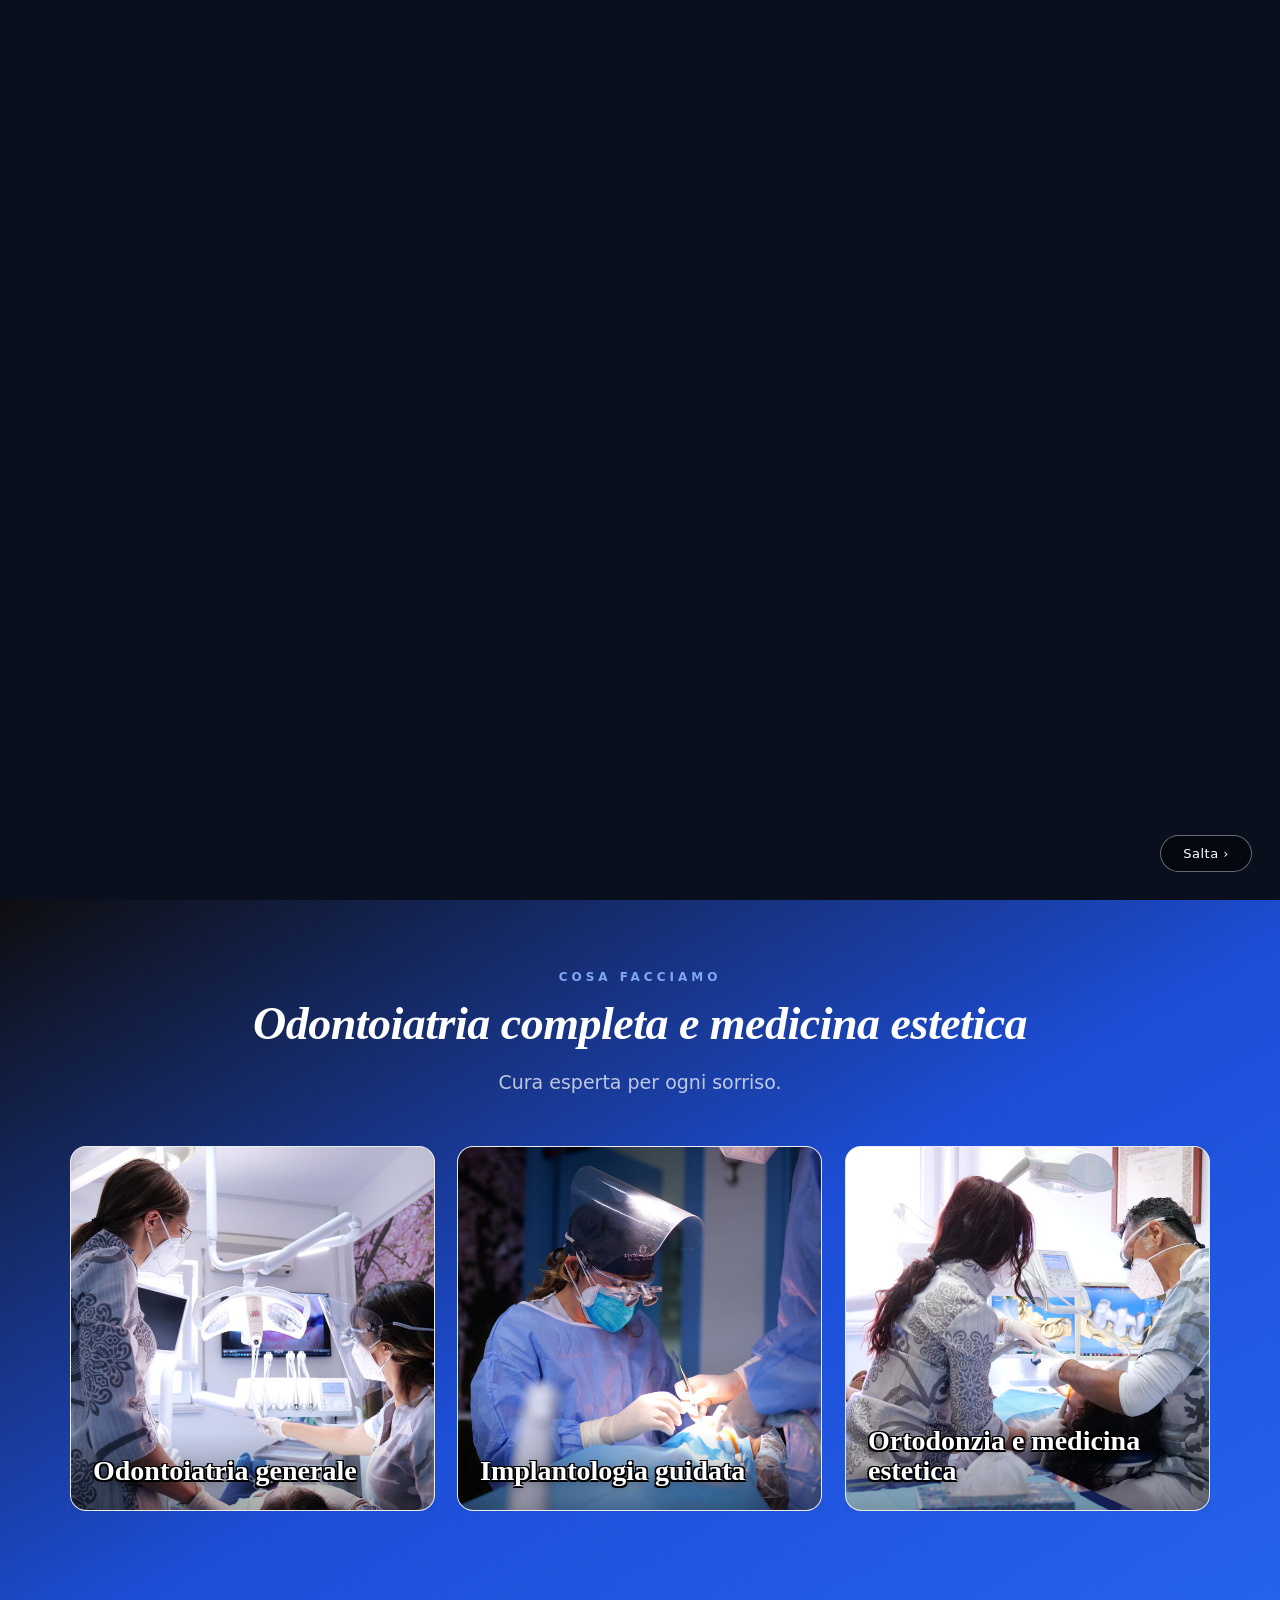
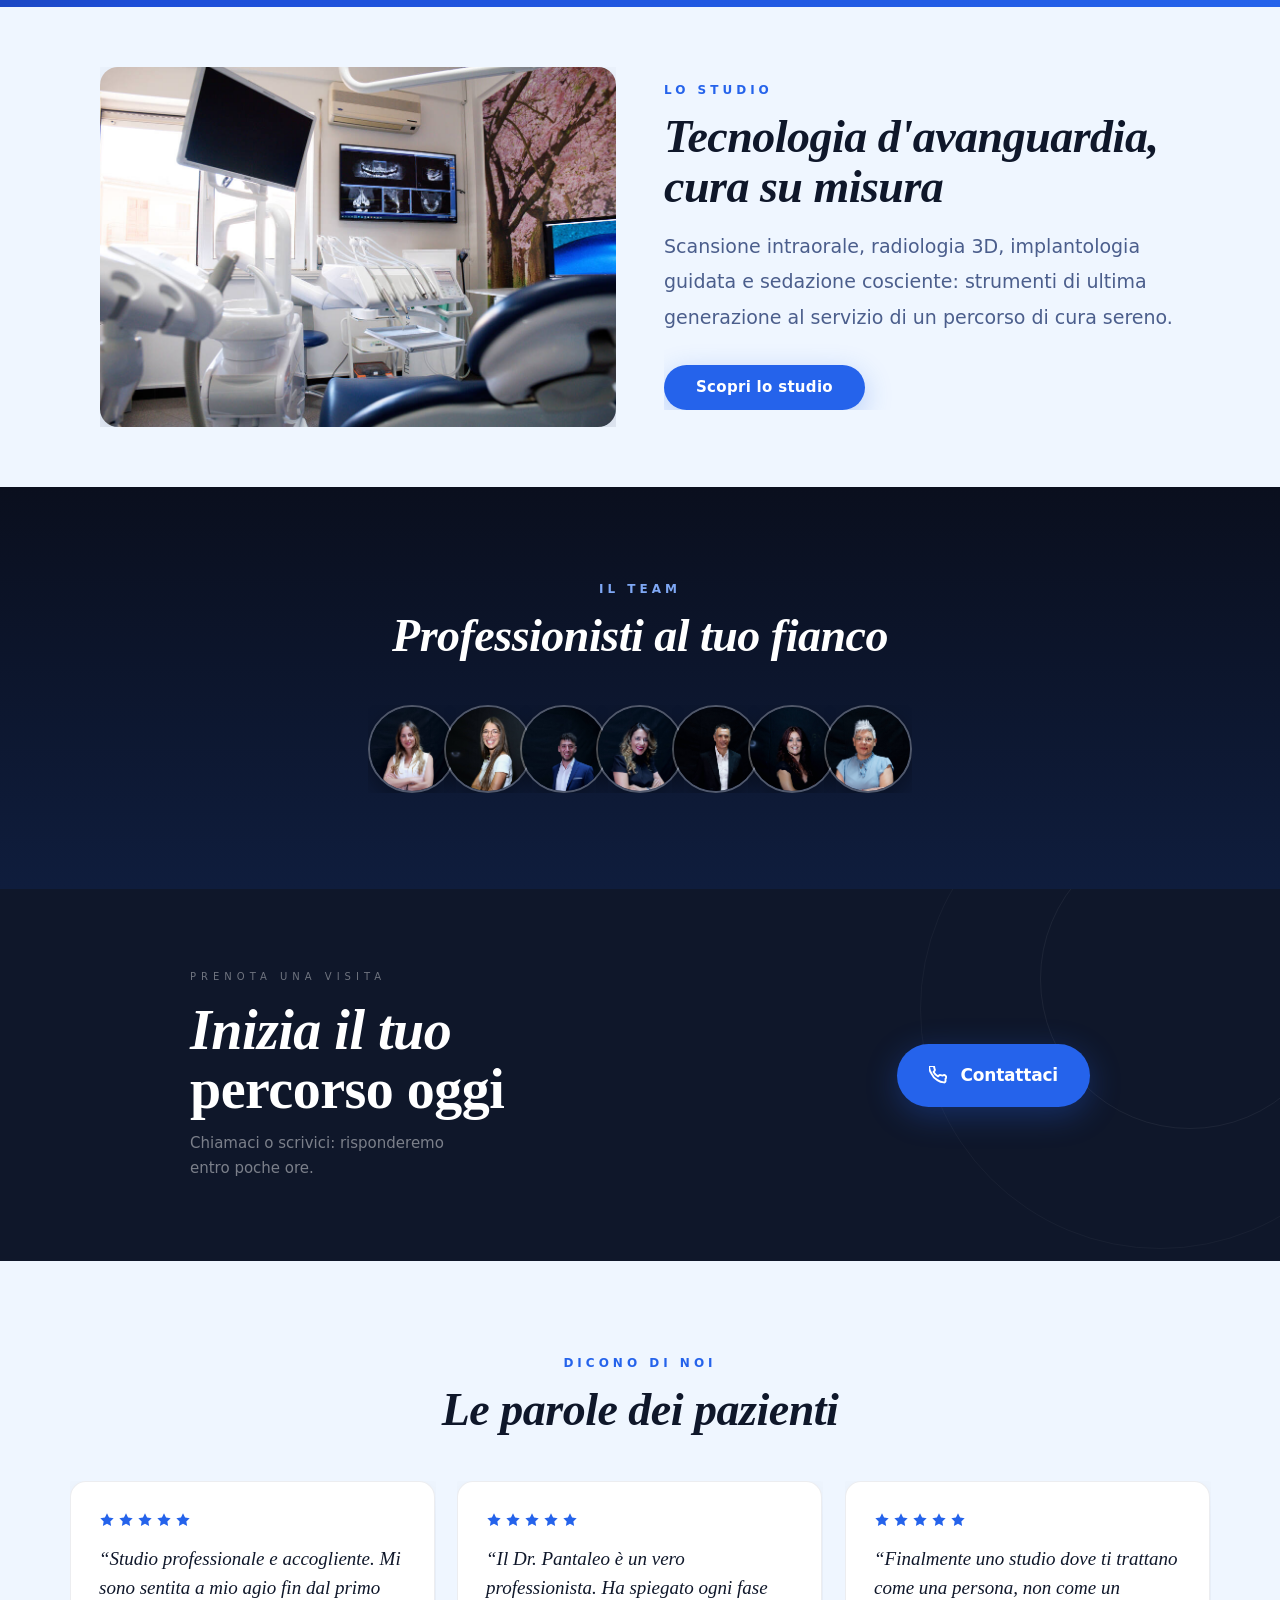
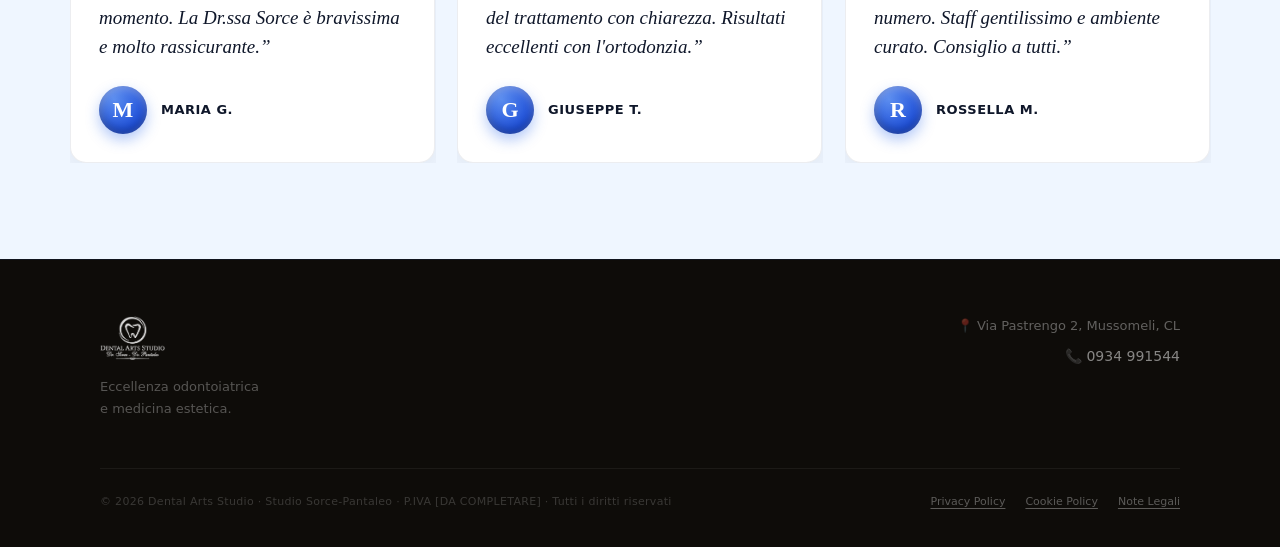
==== commit 10e72084: "Home: hover team piu leggero e sopra, inverto Prenota/Recensioni" ====
--- a/v2/index.html
+++ b/v2/index.html
@@ -413,13 +413,37 @@
 </section>
 <section class="on-dark" style="background:linear-gradient(180deg,var(--navy-900) 0%,var(--navy-800) 100%);padding:96px 24px;text-align:center;">
   <style>
-    #hometeam .tav{display:inline-block;line-height:0;}
+    #hometeam .tav{display:inline-block;line-height:0;position:relative;} #hometeam .tav:hover{z-index:10;}
     #hometeam .tav img{transition:transform .3s cubic-bezier(.2,.7,.2,1),box-shadow .3s,border-color .3s;cursor:pointer;}
-    #hometeam .tav:hover img{transform:scale(1.45);position:relative;z-index:5;box-shadow:0 16px 36px rgba(0,0,0,.55);border-color:#fff;}
+    #hometeam .tav:hover img{transform:scale(1.18);position:relative;z-index:10;box-shadow:0 14px 30px rgba(0,0,0,.5);border-color:#fff;}
   </style>
   <div id="hometeam" style="max-width:900px;margin:0 auto;">
     <div data-anim="fade-up"><p class="t-eyebrow">Il team</p><h2 class="t-h2">Professionisti al tuo fianco</h2></div>
     <div style="display:flex;justify-content:center;align-items:center;margin:44px 0 0;flex-wrap:wrap;row-gap:22px;"><a class="tav" href="team.html" aria-label="Vai al team"><img src="team/cinzia-1.jpg" alt="" loading="lazy" data-anim="zoom-in" data-d="4" style="width:88px;height:88px;border-radius:50%;object-fit:cover;object-position:top;border:2px solid rgba(255,255,255,.28);margin:0 -6px;box-shadow:0 8px 20px rgba(0,0,0,.32);"/></a><a class="tav" href="team.html" aria-label="Vai al team"><img src="team/yosella-1.jpg" alt="" loading="lazy" data-anim="zoom-in" data-d="3" style="width:88px;height:88px;border-radius:50%;object-fit:cover;object-position:top;border:2px solid rgba(255,255,255,.28);margin:0 -6px;box-shadow:0 8px 20px rgba(0,0,0,.32);"/></a><a class="tav" href="team.html" aria-label="Vai al team"><img src="team/danilo-1.jpg" alt="" loading="lazy" data-anim="zoom-in" data-d="2" style="width:88px;height:88px;border-radius:50%;object-fit:cover;object-position:top;border:2px solid rgba(255,255,255,.28);margin:0 -6px;box-shadow:0 8px 20px rgba(0,0,0,.32);"/></a><a class="tav" href="team.html" aria-label="Vai al team"><img src="team/carmela-1.jpg" alt="" loading="lazy" data-anim="zoom-in" data-d="1" style="width:88px;height:88px;border-radius:50%;object-fit:cover;object-position:top;border:2px solid rgba(255,255,255,.28);margin:0 -6px;box-shadow:0 8px 20px rgba(0,0,0,.32);"/></a><a class="tav" href="team.html" aria-label="Vai al team"><img src="team/piero-1.jpg" alt="" loading="lazy" data-anim="zoom-in" data-d="1" style="width:88px;height:88px;border-radius:50%;object-fit:cover;object-position:top;border:2px solid rgba(255,255,255,.28);margin:0 -6px;box-shadow:0 8px 20px rgba(0,0,0,.32);"/></a><a class="tav" href="team.html" aria-label="Vai al team"><img src="team/adriana-1.jpg" alt="" loading="lazy" data-anim="zoom-in" data-d="2" style="width:88px;height:88px;border-radius:50%;object-fit:cover;object-position:top;border:2px solid rgba(255,255,255,.28);margin:0 -6px;box-shadow:0 8px 20px rgba(0,0,0,.32);"/></a><a class="tav" href="team.html" aria-label="Vai al team"><img src="team/saveria-1.jpg" alt="" loading="lazy" data-anim="zoom-in" data-d="3" style="width:88px;height:88px;border-radius:50%;object-fit:cover;object-position:top;border:2px solid rgba(255,255,255,.28);margin:0 -6px;box-shadow:0 8px 20px rgba(0,0,0,.32);"/></a></div>
+  </div>
+</section>
+<section id="prenota" data-anim="fade-up" style="background:#0F172A;padding:80px 24px;position:relative;overflow:hidden;">
+  <!-- Background decorative circle -->
+  <div style="position:absolute;right:-120px;top:-120px;width:480px;height:480px;border-radius:50%;border:1px solid rgba(255,255,255,0.04);pointer-events:none;"></div>
+  <div style="position:absolute;right:-60px;top:-60px;width:300px;height:300px;border-radius:50%;border:1px solid rgba(255,255,255,0.06);pointer-events:none;"></div>
+
+  <div style="max-width:900px;margin:0 auto;display:flex;align-items:center;justify-content:space-between;flex-wrap:wrap;gap:40px;position:relative;z-index:1;">
+    <div>
+      <p style="font-size:10px;letter-spacing:5px;text-transform:uppercase;color:rgba(255,255,255,0.4);margin-bottom:16px;font-family:'DM Sans', system-ui, sans-serif;">Prenota una visita</p>
+      <h2 style="font-size:clamp(32px,5vw,56px);font-weight:600;margin:0 0 12px;color:#fff;font-family:'Cormorant Garamond', Georgia, serif;letter-spacing:-0.5px;line-height:1.05;font-style:italic;">Inizia il tuo<br><span style="font-style:normal;font-weight:700;">percorso oggi</span></h2>
+      <p style="font-size:15px;color:rgba(255,255,255,0.45);margin:0;font-weight:300;line-height:1.7;">Chiamaci o scrivici: risponderemo<br>entro poche ore.</p>
+    </div>
+    <div style="display:flex;flex-direction:column;gap:12px;align-items:flex-start;">
+      
+      <a href="tel:0934991544"
+        style="display:flex;align-items:center;gap:14px;background:#2563EB;color:#fff;padding:18px 32px;border-radius:100px;font-size:17px;font-weight:700;text-decoration:none;letter-spacing:-0.2px;box-shadow:0 8px 32px #2563EB50;font-family:'DM Sans', system-ui, sans-serif;"
+        onmouseover="this.style.transform='translateY(-2px)';this.style.boxShadow='0 12px 40px #2563EB60'"
+        onmouseout="this.style.transform='';this.style.boxShadow='0 8px 32px #2563EB50'">
+        <svg width="18" height="18" viewBox="0 0 24 24" fill="none" stroke="currentColor" stroke-width="2.5" stroke-linecap="round" stroke-linejoin="round"><path d="M22 16.92v3a2 2 0 01-2.18 2 19.79 19.79 0 01-8.63-3.07A19.5 19.5 0 013.07 9.81 19.79 19.79 0 01.01 1.21 2 2 0 012 .01h3a2 2 0 012 1.72c.127.96.361 1.903.7 2.81a2 2 0 01-.45 2.11L6.09 7.91a16 16 0 006 6l1.27-1.27a2 2 0 012.11-.45c.907.339 1.85.573 2.81.7A2 2 0 0122 16.92z"/></svg>
+        Contattaci
+      </a>
+      
+    </div>
   </div>
 </section>
 <section id="recensioni" style="background:var(--bg-soft);padding:96px 24px;">
@@ -447,30 +471,6 @@
     </div>
   </div>
   <style>@media(max-width:900px){.rv-grid{grid-template-columns:1fr!important;max-width:600px;margin:0 auto;}}</style>
-</section>
-<section id="prenota" data-anim="fade-up" style="background:#0F172A;padding:80px 24px;position:relative;overflow:hidden;">
-  <!-- Background decorative circle -->
-  <div style="position:absolute;right:-120px;top:-120px;width:480px;height:480px;border-radius:50%;border:1px solid rgba(255,255,255,0.04);pointer-events:none;"></div>
-  <div style="position:absolute;right:-60px;top:-60px;width:300px;height:300px;border-radius:50%;border:1px solid rgba(255,255,255,0.06);pointer-events:none;"></div>
-
-  <div style="max-width:900px;margin:0 auto;display:flex;align-items:center;justify-content:space-between;flex-wrap:wrap;gap:40px;position:relative;z-index:1;">
-    <div>
-      <p style="font-size:10px;letter-spacing:5px;text-transform:uppercase;color:rgba(255,255,255,0.4);margin-bottom:16px;font-family:'DM Sans', system-ui, sans-serif;">Prenota una visita</p>
-      <h2 style="font-size:clamp(32px,5vw,56px);font-weight:600;margin:0 0 12px;color:#fff;font-family:'Cormorant Garamond', Georgia, serif;letter-spacing:-0.5px;line-height:1.05;font-style:italic;">Inizia il tuo<br><span style="font-style:normal;font-weight:700;">percorso oggi</span></h2>
-      <p style="font-size:15px;color:rgba(255,255,255,0.45);margin:0;font-weight:300;line-height:1.7;">Chiamaci o scrivici: risponderemo<br>entro poche ore.</p>
-    </div>
-    <div style="display:flex;flex-direction:column;gap:12px;align-items:flex-start;">
-      
-      <a href="tel:0934991544"
-        style="display:flex;align-items:center;gap:14px;background:#2563EB;color:#fff;padding:18px 32px;border-radius:100px;font-size:17px;font-weight:700;text-decoration:none;letter-spacing:-0.2px;box-shadow:0 8px 32px #2563EB50;font-family:'DM Sans', system-ui, sans-serif;"
-        onmouseover="this.style.transform='translateY(-2px)';this.style.boxShadow='0 12px 40px #2563EB60'"
-        onmouseout="this.style.transform='';this.style.boxShadow='0 8px 32px #2563EB50'">
-        <svg width="18" height="18" viewBox="0 0 24 24" fill="none" stroke="currentColor" stroke-width="2.5" stroke-linecap="round" stroke-linejoin="round"><path d="M22 16.92v3a2 2 0 01-2.18 2 19.79 19.79 0 01-8.63-3.07A19.5 19.5 0 013.07 9.81 19.79 19.79 0 01.01 1.21 2 2 0 012 .01h3a2 2 0 012 1.72c.127.96.361 1.903.7 2.81a2 2 0 01-.45 2.11L6.09 7.91a16 16 0 006 6l1.27-1.27a2 2 0 012.11-.45c.907.339 1.85.573 2.81.7A2 2 0 0122 16.92z"/></svg>
-        Contattaci
-      </a>
-      
-    </div>
-  </div>
 </section>
 
 
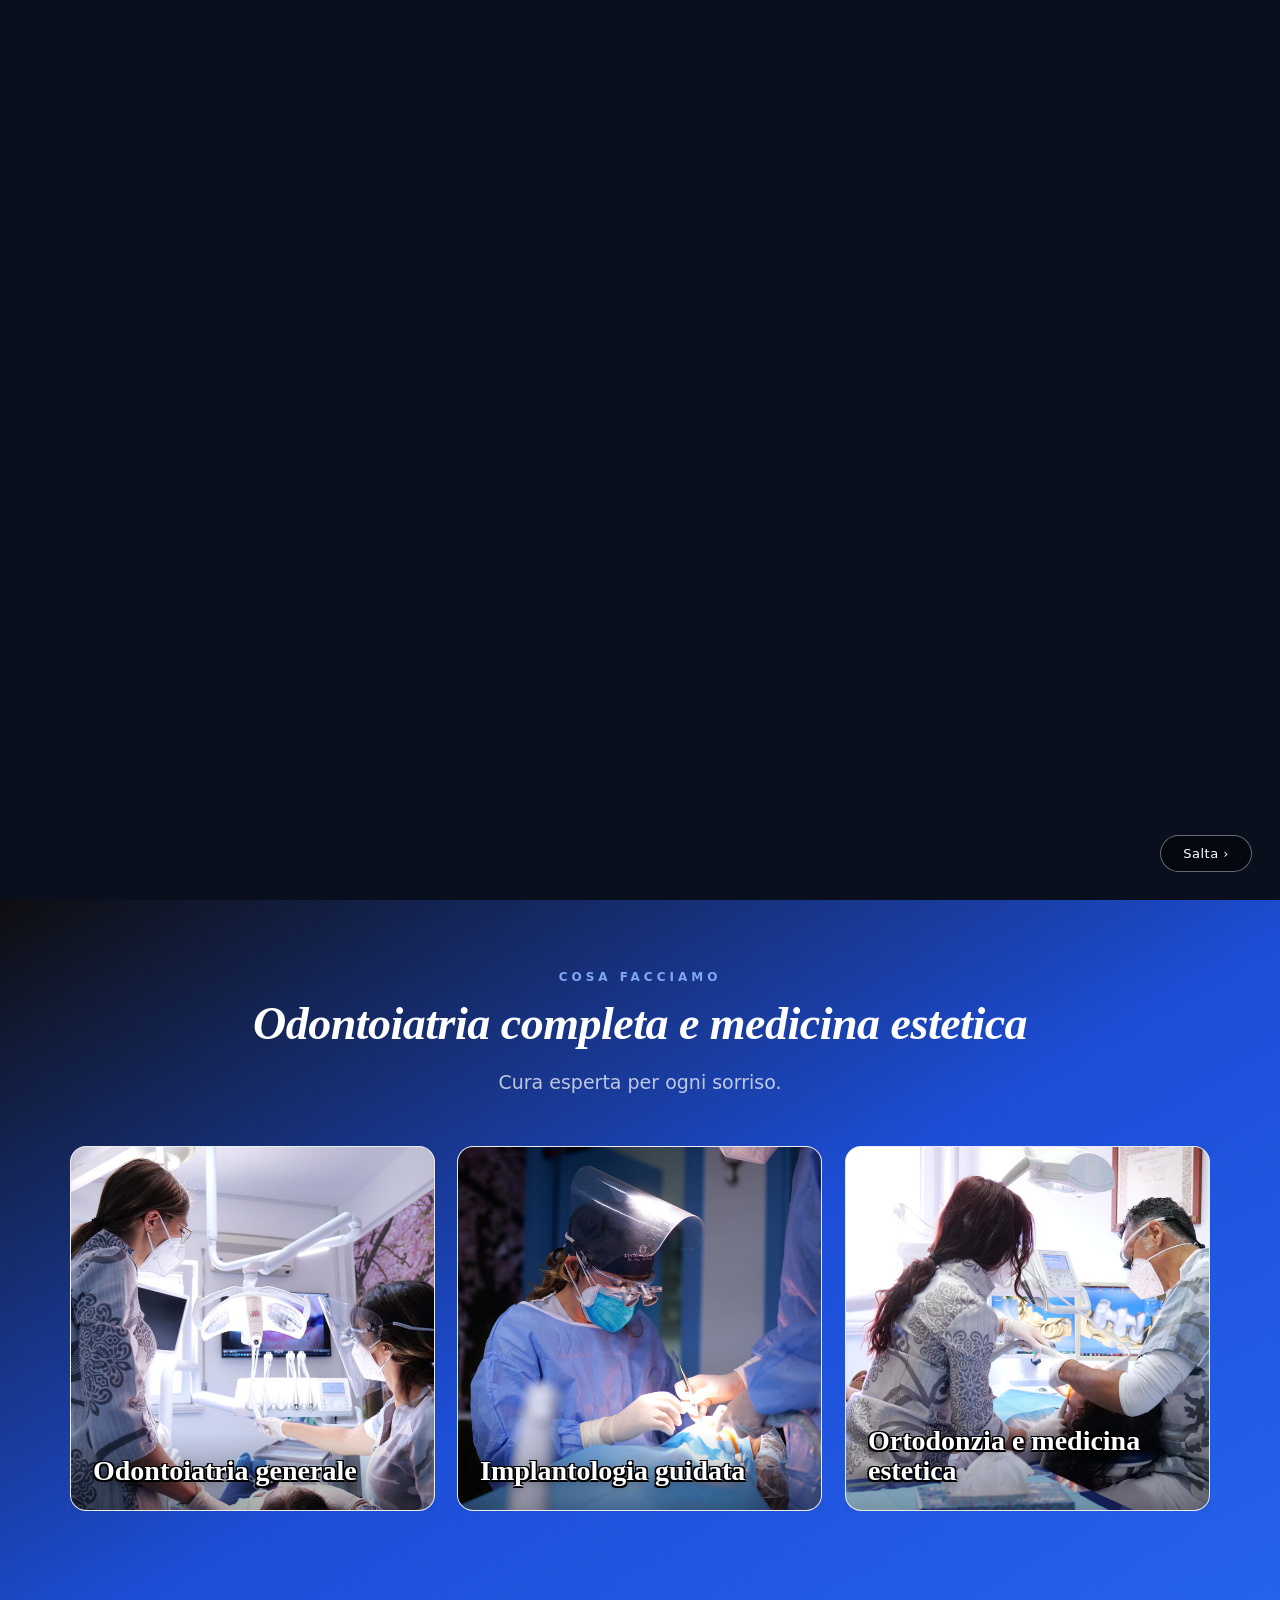
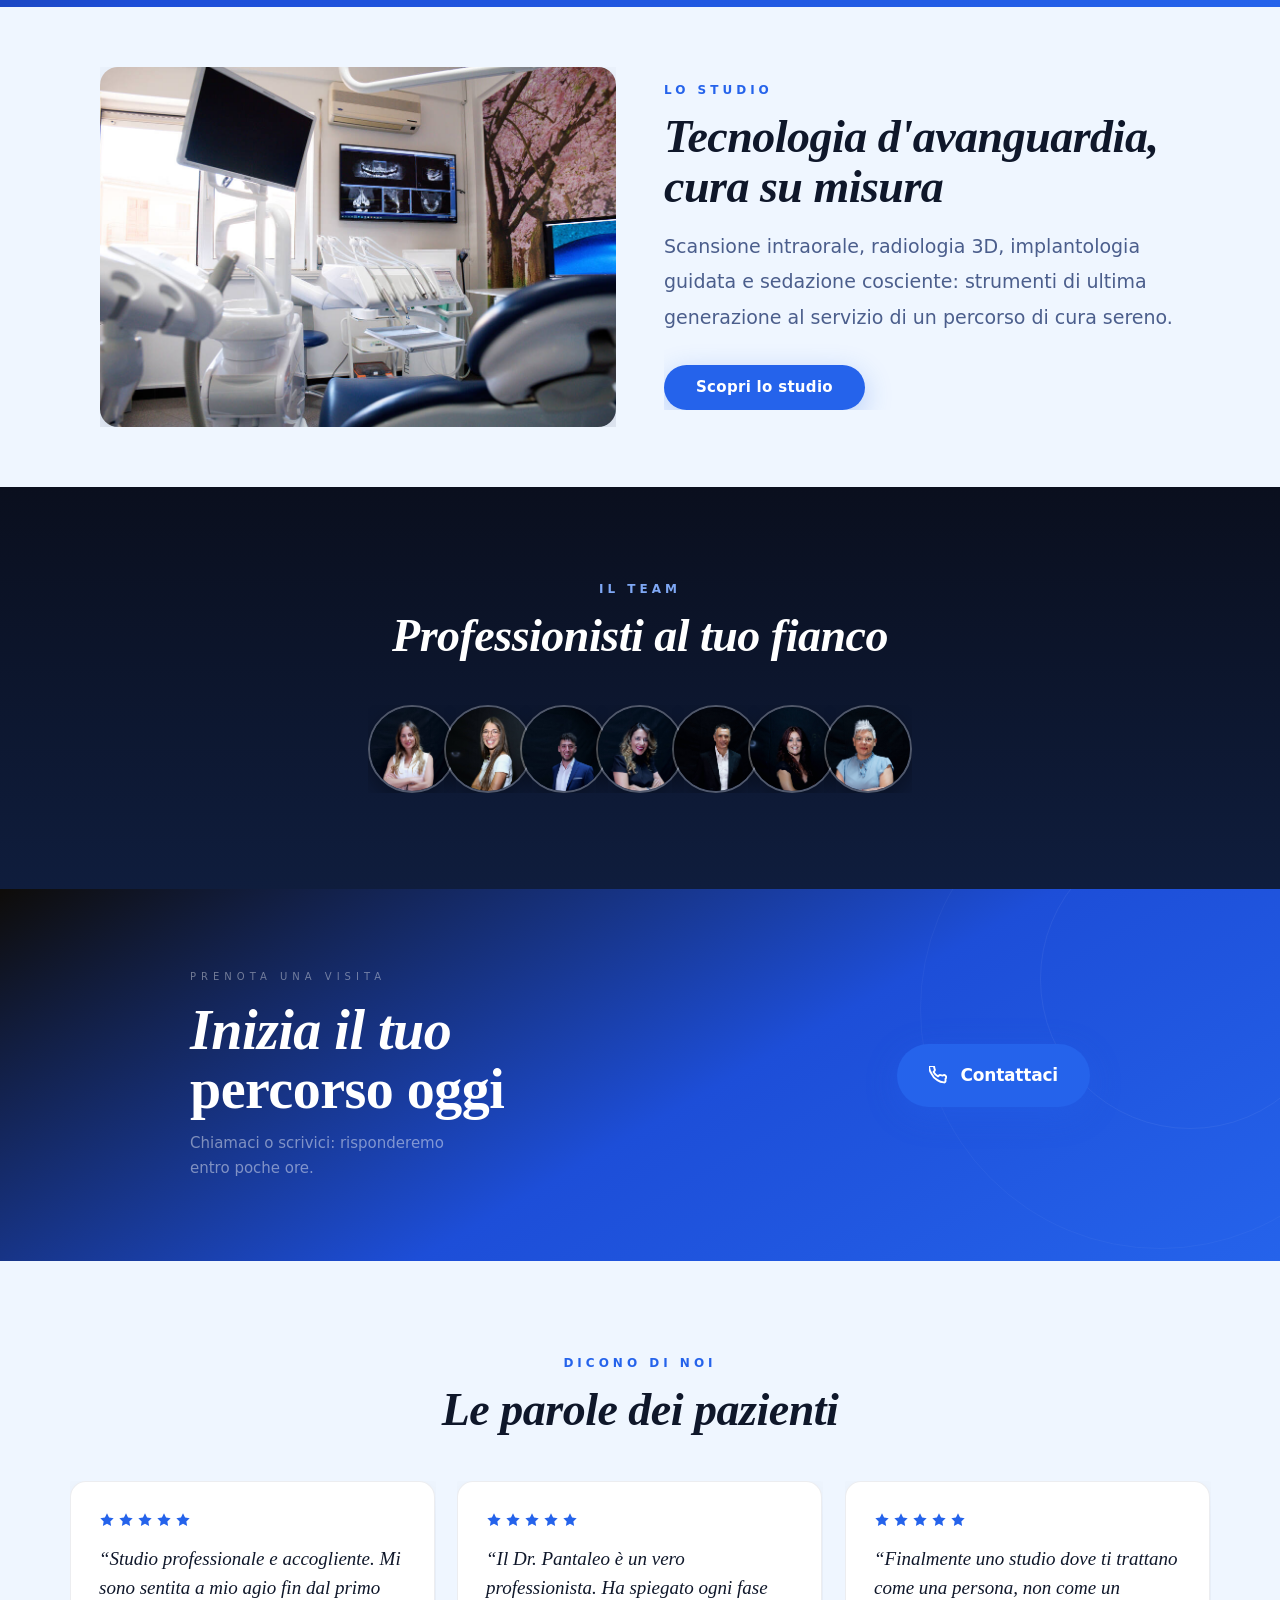
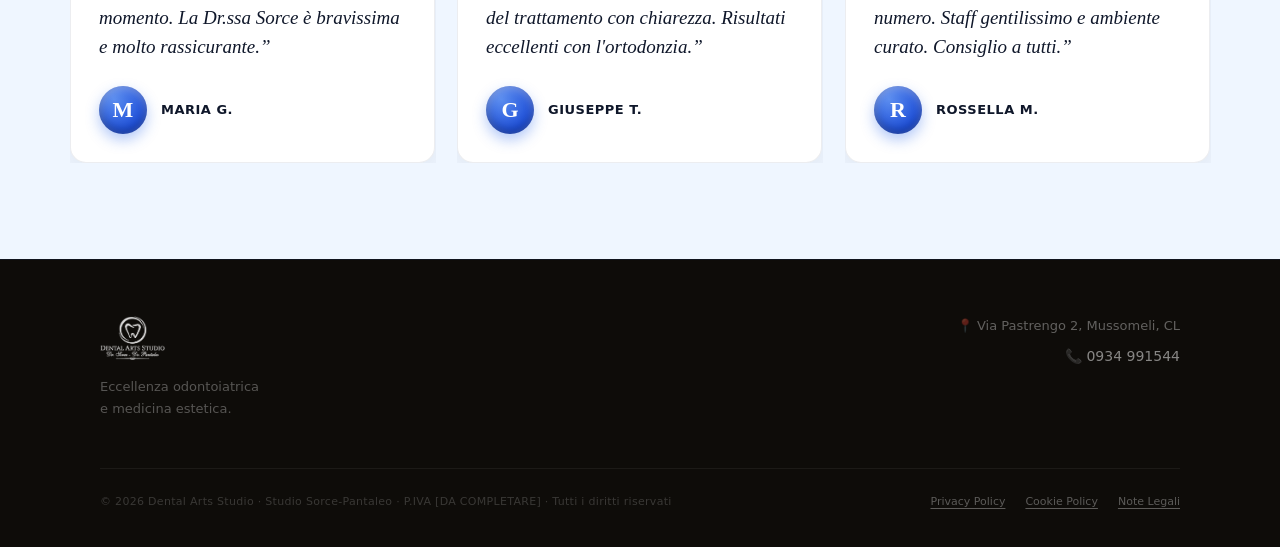
==== commit d83ac4c6: "Home: sfondo blu su Prenota una visita" ====
--- a/v2/index.html
+++ b/v2/index.html
@@ -422,7 +422,7 @@
     <div style="display:flex;justify-content:center;align-items:center;margin:44px 0 0;flex-wrap:wrap;row-gap:22px;"><a class="tav" href="team.html" aria-label="Vai al team"><img src="team/cinzia-1.jpg" alt="" loading="lazy" data-anim="zoom-in" data-d="4" style="width:88px;height:88px;border-radius:50%;object-fit:cover;object-position:top;border:2px solid rgba(255,255,255,.28);margin:0 -6px;box-shadow:0 8px 20px rgba(0,0,0,.32);"/></a><a class="tav" href="team.html" aria-label="Vai al team"><img src="team/yosella-1.jpg" alt="" loading="lazy" data-anim="zoom-in" data-d="3" style="width:88px;height:88px;border-radius:50%;object-fit:cover;object-position:top;border:2px solid rgba(255,255,255,.28);margin:0 -6px;box-shadow:0 8px 20px rgba(0,0,0,.32);"/></a><a class="tav" href="team.html" aria-label="Vai al team"><img src="team/danilo-1.jpg" alt="" loading="lazy" data-anim="zoom-in" data-d="2" style="width:88px;height:88px;border-radius:50%;object-fit:cover;object-position:top;border:2px solid rgba(255,255,255,.28);margin:0 -6px;box-shadow:0 8px 20px rgba(0,0,0,.32);"/></a><a class="tav" href="team.html" aria-label="Vai al team"><img src="team/carmela-1.jpg" alt="" loading="lazy" data-anim="zoom-in" data-d="1" style="width:88px;height:88px;border-radius:50%;object-fit:cover;object-position:top;border:2px solid rgba(255,255,255,.28);margin:0 -6px;box-shadow:0 8px 20px rgba(0,0,0,.32);"/></a><a class="tav" href="team.html" aria-label="Vai al team"><img src="team/piero-1.jpg" alt="" loading="lazy" data-anim="zoom-in" data-d="1" style="width:88px;height:88px;border-radius:50%;object-fit:cover;object-position:top;border:2px solid rgba(255,255,255,.28);margin:0 -6px;box-shadow:0 8px 20px rgba(0,0,0,.32);"/></a><a class="tav" href="team.html" aria-label="Vai al team"><img src="team/adriana-1.jpg" alt="" loading="lazy" data-anim="zoom-in" data-d="2" style="width:88px;height:88px;border-radius:50%;object-fit:cover;object-position:top;border:2px solid rgba(255,255,255,.28);margin:0 -6px;box-shadow:0 8px 20px rgba(0,0,0,.32);"/></a><a class="tav" href="team.html" aria-label="Vai al team"><img src="team/saveria-1.jpg" alt="" loading="lazy" data-anim="zoom-in" data-d="3" style="width:88px;height:88px;border-radius:50%;object-fit:cover;object-position:top;border:2px solid rgba(255,255,255,.28);margin:0 -6px;box-shadow:0 8px 20px rgba(0,0,0,.32);"/></a></div>
   </div>
 </section>
-<section id="prenota" data-anim="fade-up" style="background:#0F172A;padding:80px 24px;position:relative;overflow:hidden;">
+<section id="prenota" data-anim="fade-up" style="background:linear-gradient(150deg,#0E0C09 0%,#1D4ED8 55%,#2563EB 100%);padding:80px 24px;position:relative;overflow:hidden;">
   <!-- Background decorative circle -->
   <div style="position:absolute;right:-120px;top:-120px;width:480px;height:480px;border-radius:50%;border:1px solid rgba(255,255,255,0.04);pointer-events:none;"></div>
   <div style="position:absolute;right:-60px;top:-60px;width:300px;height:300px;border-radius:50%;border:1px solid rgba(255,255,255,0.06);pointer-events:none;"></div>
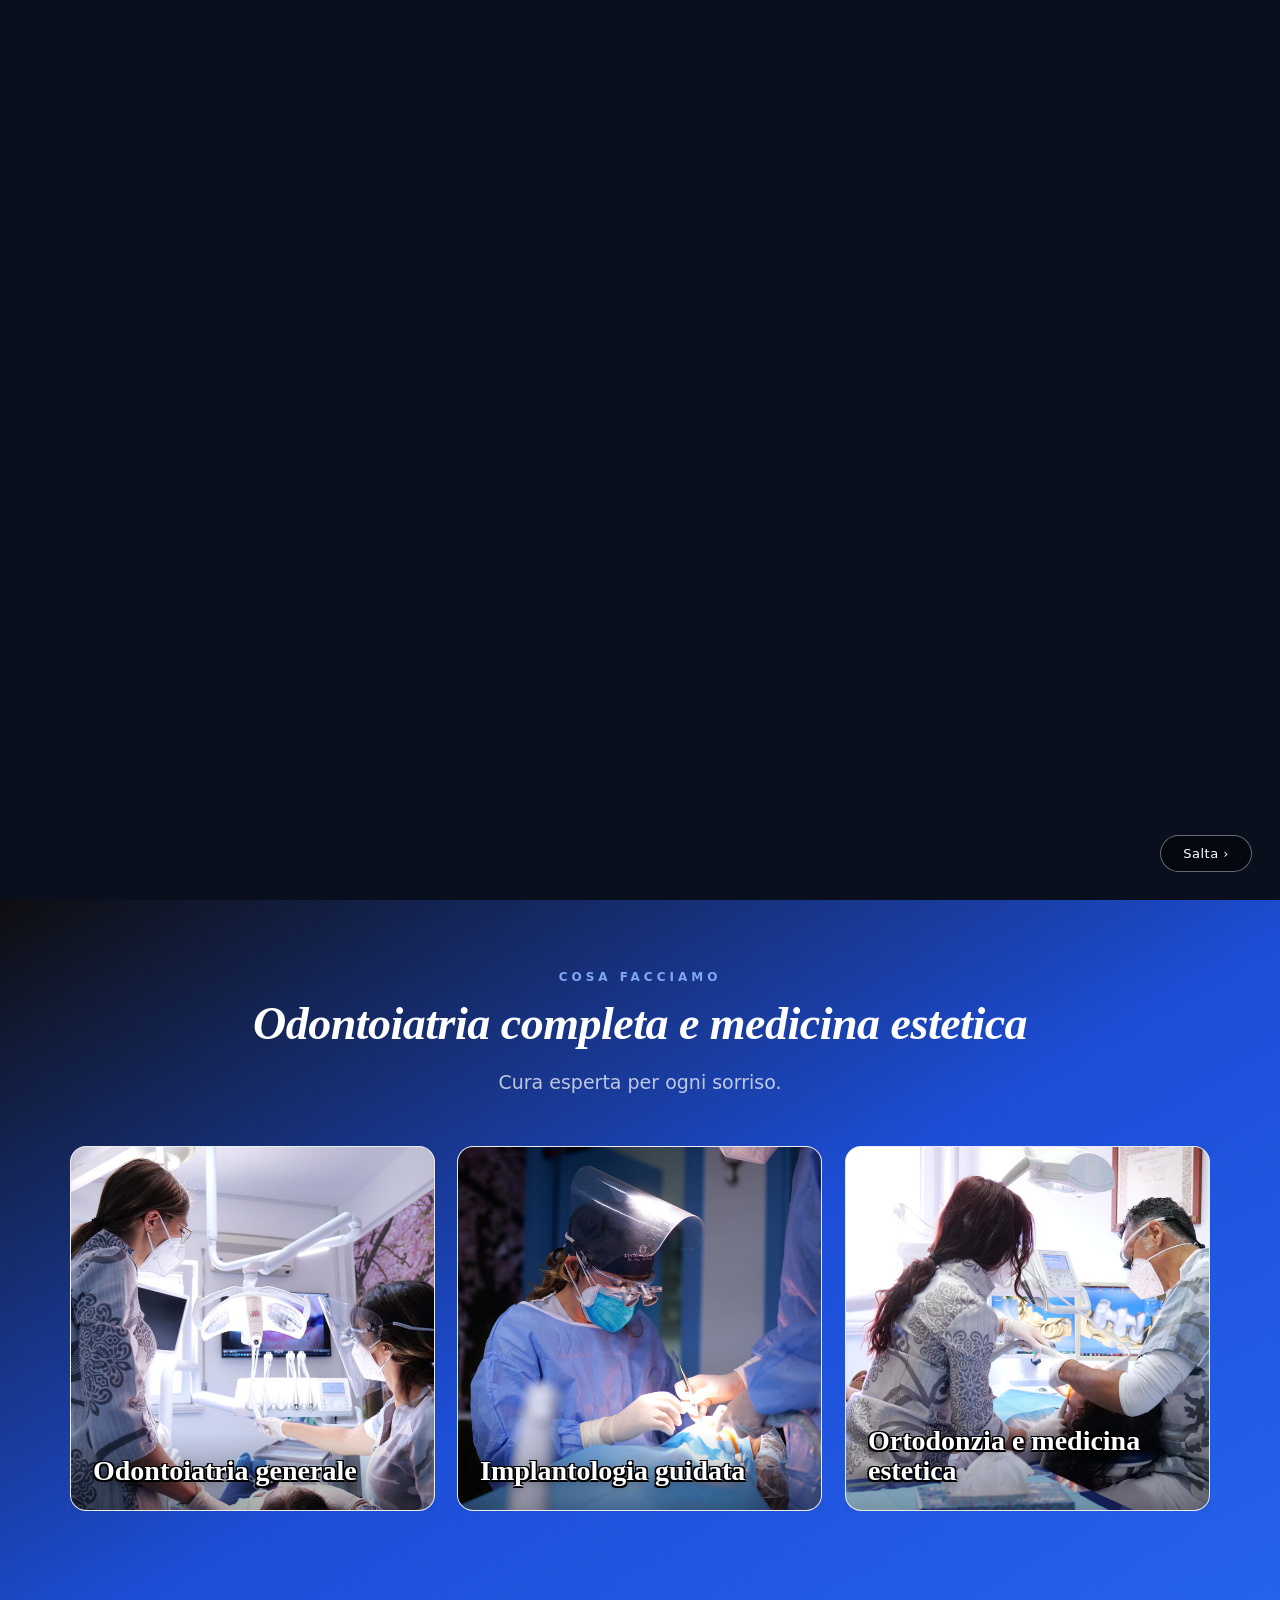
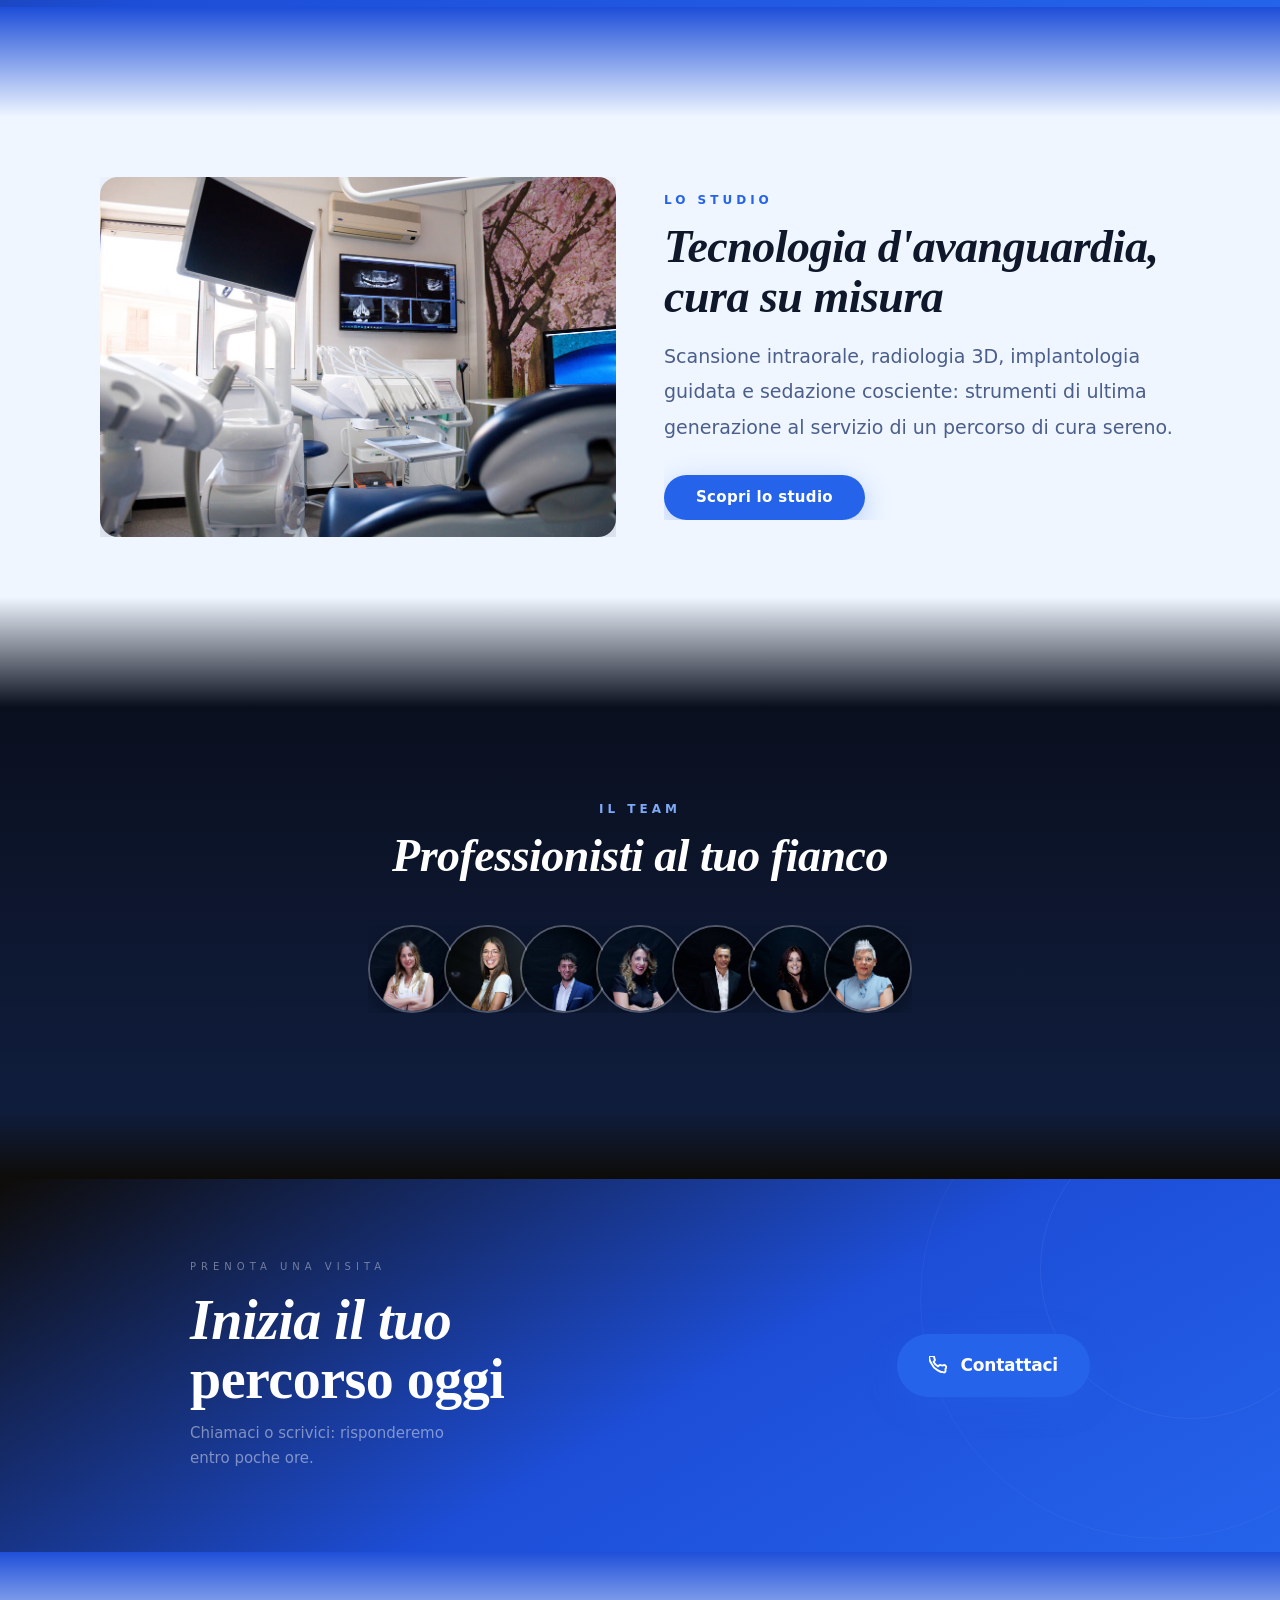
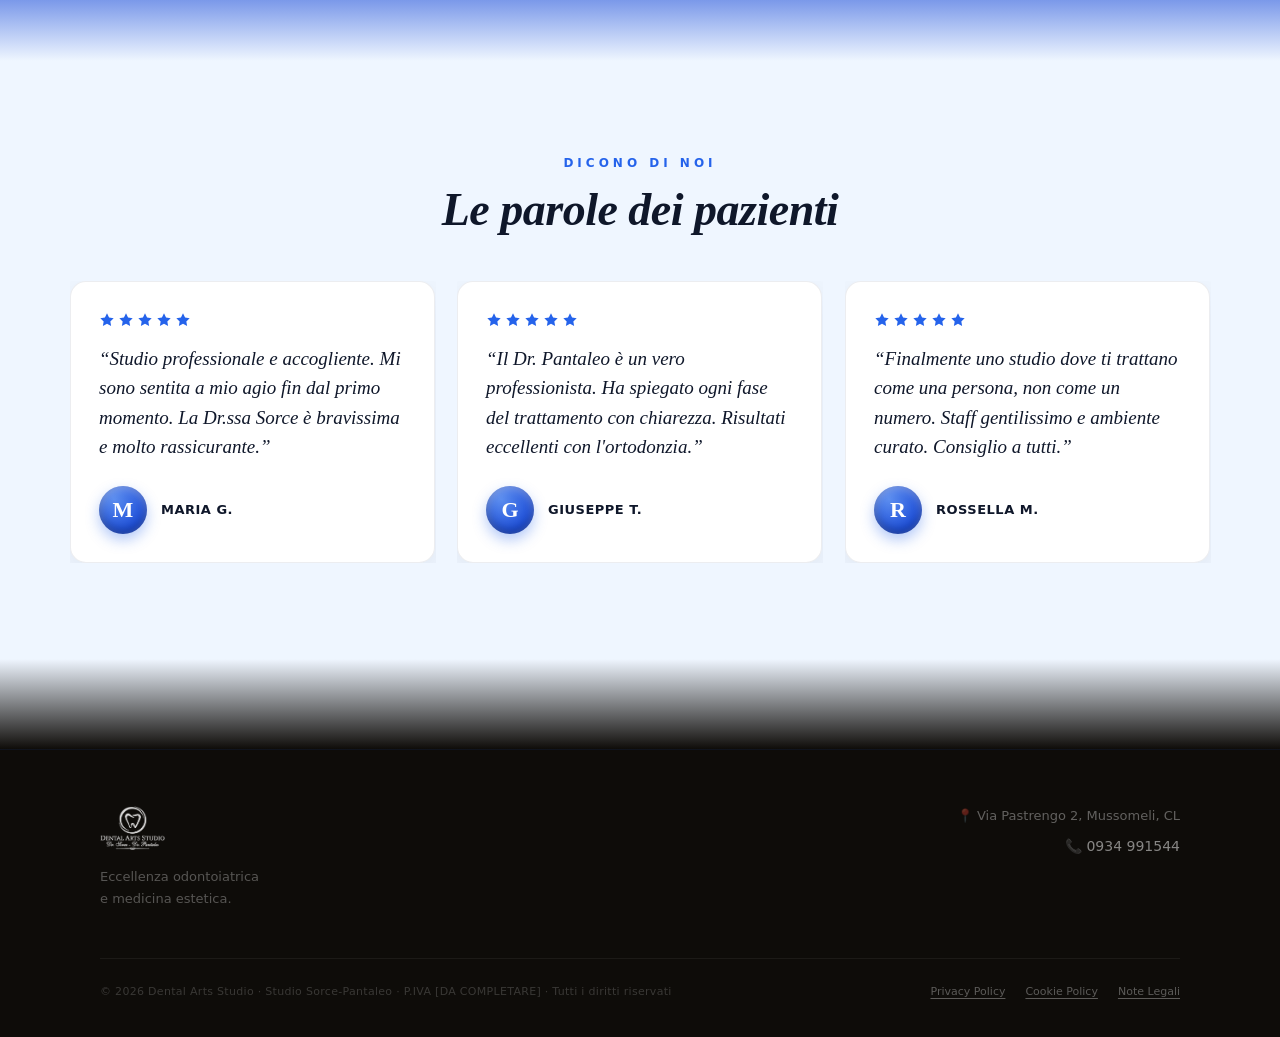
==== commit bcccddd6: "Home: fasce di transizione sfumate tra le sezioni" ====
--- a/v2/index.html
+++ b/v2/index.html
@@ -400,6 +400,7 @@
     </div>
   </div>
 </section>
+<div aria-hidden="true" data-seam="1" style="height:110px;line-height:0;background:linear-gradient(to bottom,#1D4ED8 0%,#EFF6FF 100%);"></div>
 <section style="background:var(--bg-soft);padding:60px 24px;overflow:hidden;">
   <div class="home-split" style="max-width:1080px;margin:0 auto;display:grid;grid-template-columns:1fr 1fr;gap:48px;align-items:center;">
     <div data-anim="from-left"><img src="assets/studio/sala-implantologia.jpg" alt="Lo studio" loading="lazy" style="width:100%;height:360px;object-fit:cover;border-radius:18px;box-shadow:0 24px 60px rgba(15,29,61,.2);display:block;"/></div>
@@ -411,6 +412,7 @@
     </div>
   </div>
 </section>
+<div aria-hidden="true" data-seam="1" style="height:110px;line-height:0;background:linear-gradient(to bottom,#EFF6FF 0%,#0A0F1E 100%);"></div>
 <section class="on-dark" style="background:linear-gradient(180deg,var(--navy-900) 0%,var(--navy-800) 100%);padding:96px 24px;text-align:center;">
   <style>
     #hometeam .tav{display:inline-block;line-height:0;position:relative;} #hometeam .tav:hover{z-index:10;}
@@ -422,6 +424,7 @@
     <div style="display:flex;justify-content:center;align-items:center;margin:44px 0 0;flex-wrap:wrap;row-gap:22px;"><a class="tav" href="team.html" aria-label="Vai al team"><img src="team/cinzia-1.jpg" alt="" loading="lazy" data-anim="zoom-in" data-d="4" style="width:88px;height:88px;border-radius:50%;object-fit:cover;object-position:top;border:2px solid rgba(255,255,255,.28);margin:0 -6px;box-shadow:0 8px 20px rgba(0,0,0,.32);"/></a><a class="tav" href="team.html" aria-label="Vai al team"><img src="team/yosella-1.jpg" alt="" loading="lazy" data-anim="zoom-in" data-d="3" style="width:88px;height:88px;border-radius:50%;object-fit:cover;object-position:top;border:2px solid rgba(255,255,255,.28);margin:0 -6px;box-shadow:0 8px 20px rgba(0,0,0,.32);"/></a><a class="tav" href="team.html" aria-label="Vai al team"><img src="team/danilo-1.jpg" alt="" loading="lazy" data-anim="zoom-in" data-d="2" style="width:88px;height:88px;border-radius:50%;object-fit:cover;object-position:top;border:2px solid rgba(255,255,255,.28);margin:0 -6px;box-shadow:0 8px 20px rgba(0,0,0,.32);"/></a><a class="tav" href="team.html" aria-label="Vai al team"><img src="team/carmela-1.jpg" alt="" loading="lazy" data-anim="zoom-in" data-d="1" style="width:88px;height:88px;border-radius:50%;object-fit:cover;object-position:top;border:2px solid rgba(255,255,255,.28);margin:0 -6px;box-shadow:0 8px 20px rgba(0,0,0,.32);"/></a><a class="tav" href="team.html" aria-label="Vai al team"><img src="team/piero-1.jpg" alt="" loading="lazy" data-anim="zoom-in" data-d="1" style="width:88px;height:88px;border-radius:50%;object-fit:cover;object-position:top;border:2px solid rgba(255,255,255,.28);margin:0 -6px;box-shadow:0 8px 20px rgba(0,0,0,.32);"/></a><a class="tav" href="team.html" aria-label="Vai al team"><img src="team/adriana-1.jpg" alt="" loading="lazy" data-anim="zoom-in" data-d="2" style="width:88px;height:88px;border-radius:50%;object-fit:cover;object-position:top;border:2px solid rgba(255,255,255,.28);margin:0 -6px;box-shadow:0 8px 20px rgba(0,0,0,.32);"/></a><a class="tav" href="team.html" aria-label="Vai al team"><img src="team/saveria-1.jpg" alt="" loading="lazy" data-anim="zoom-in" data-d="3" style="width:88px;height:88px;border-radius:50%;object-fit:cover;object-position:top;border:2px solid rgba(255,255,255,.28);margin:0 -6px;box-shadow:0 8px 20px rgba(0,0,0,.32);"/></a></div>
   </div>
 </section>
+<div aria-hidden="true" data-seam="1" style="height:70px;line-height:0;background:linear-gradient(to bottom,#0F1D3D 0%,#0E0C09 100%);"></div>
 <section id="prenota" data-anim="fade-up" style="background:linear-gradient(150deg,#0E0C09 0%,#1D4ED8 55%,#2563EB 100%);padding:80px 24px;position:relative;overflow:hidden;">
   <!-- Background decorative circle -->
   <div style="position:absolute;right:-120px;top:-120px;width:480px;height:480px;border-radius:50%;border:1px solid rgba(255,255,255,0.04);pointer-events:none;"></div>
@@ -446,6 +449,7 @@
     </div>
   </div>
 </section>
+<div aria-hidden="true" data-seam="1" style="height:110px;line-height:0;background:linear-gradient(to bottom,#1D4ED8 0%,#EFF6FF 100%);"></div>
 <section id="recensioni" style="background:var(--bg-soft);padding:96px 24px;">
   <div style="max-width:1140px;margin:0 auto;">
     <div style="text-align:center;margin-bottom:46px;" data-anim="fade-up">
@@ -474,6 +478,7 @@
 </section>
 
 
+<div aria-hidden="true" data-seam="1" style="height:90px;line-height:0;background:linear-gradient(to bottom,#EFF6FF 0%,#0E0C09 100%);"></div>
 <footer style="background:#0E0C09;border-top:1px solid #2563EB18;padding:56px 24px 36px;">
   <div style="max-width:1080px;margin:0 auto;">
     <div style="display:flex;align-items:flex-start;justify-content:space-between;flex-wrap:wrap;gap:32px;margin-bottom:48px;">
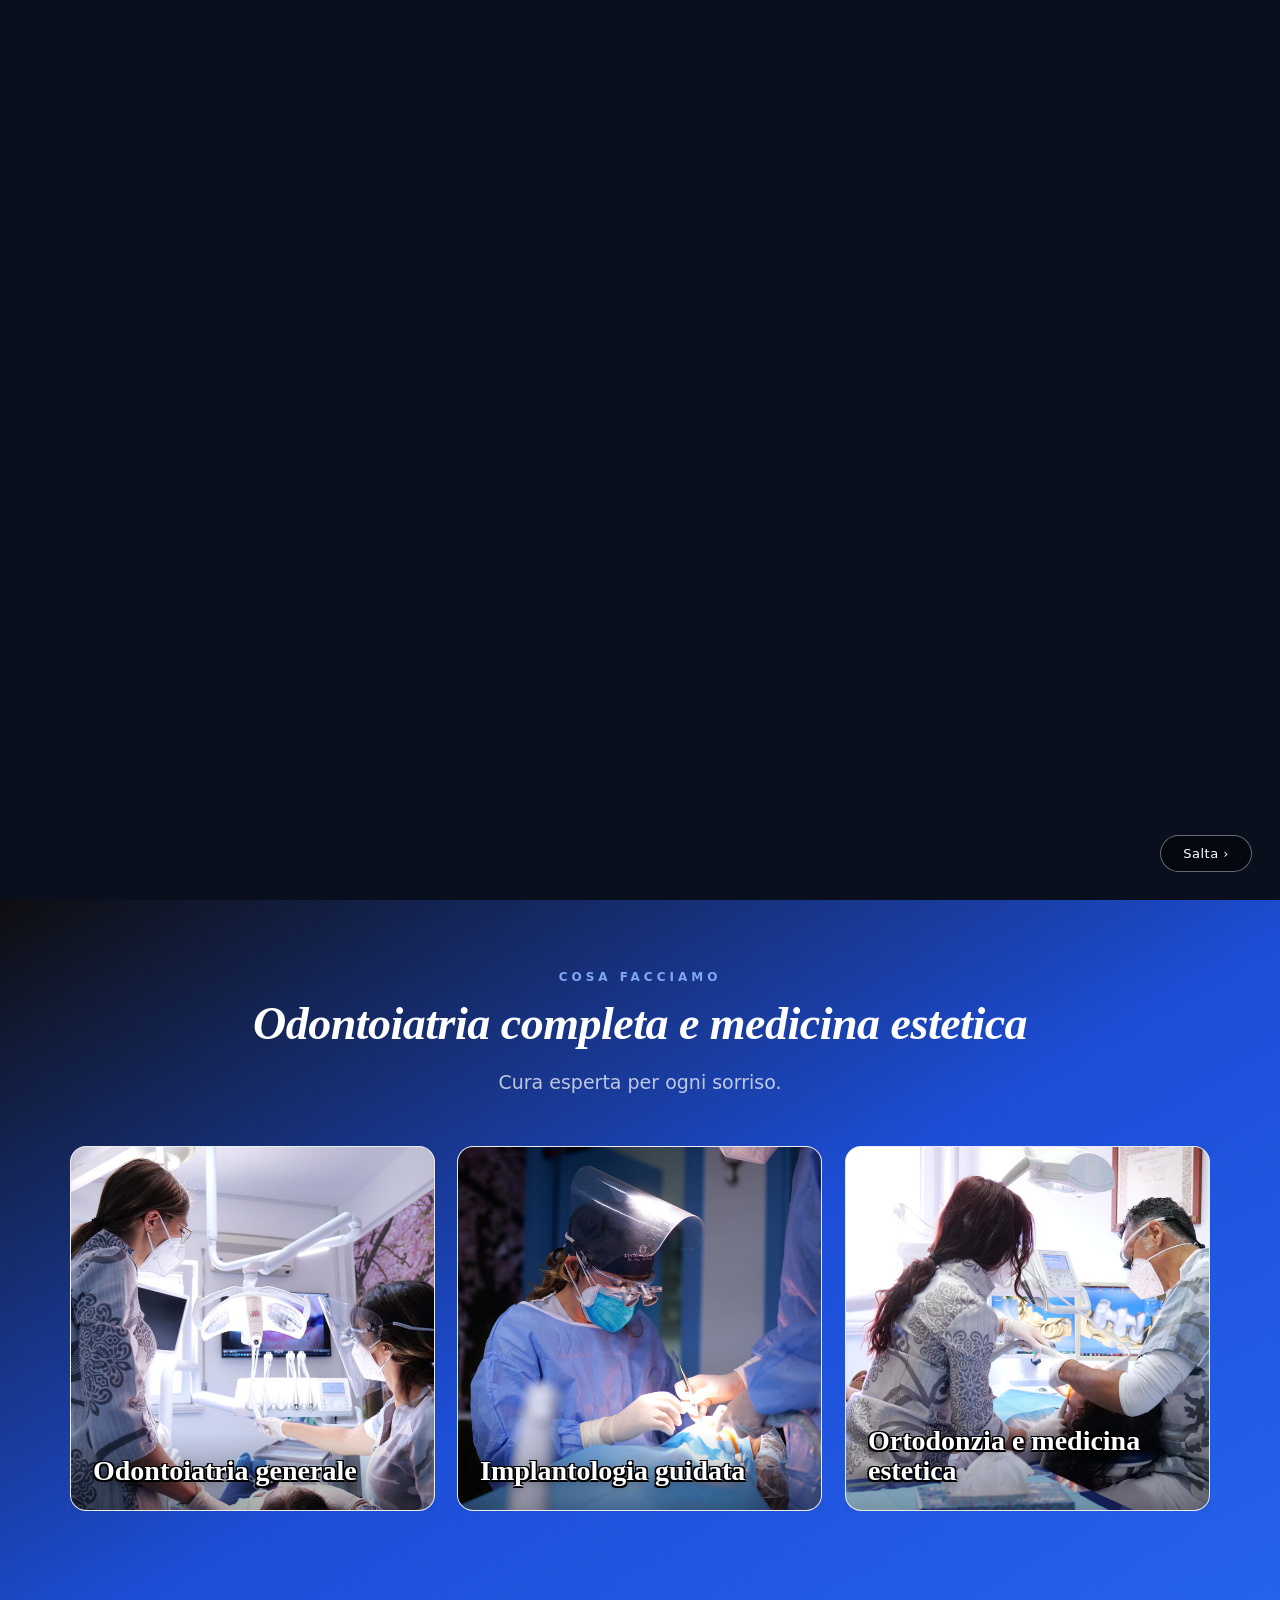
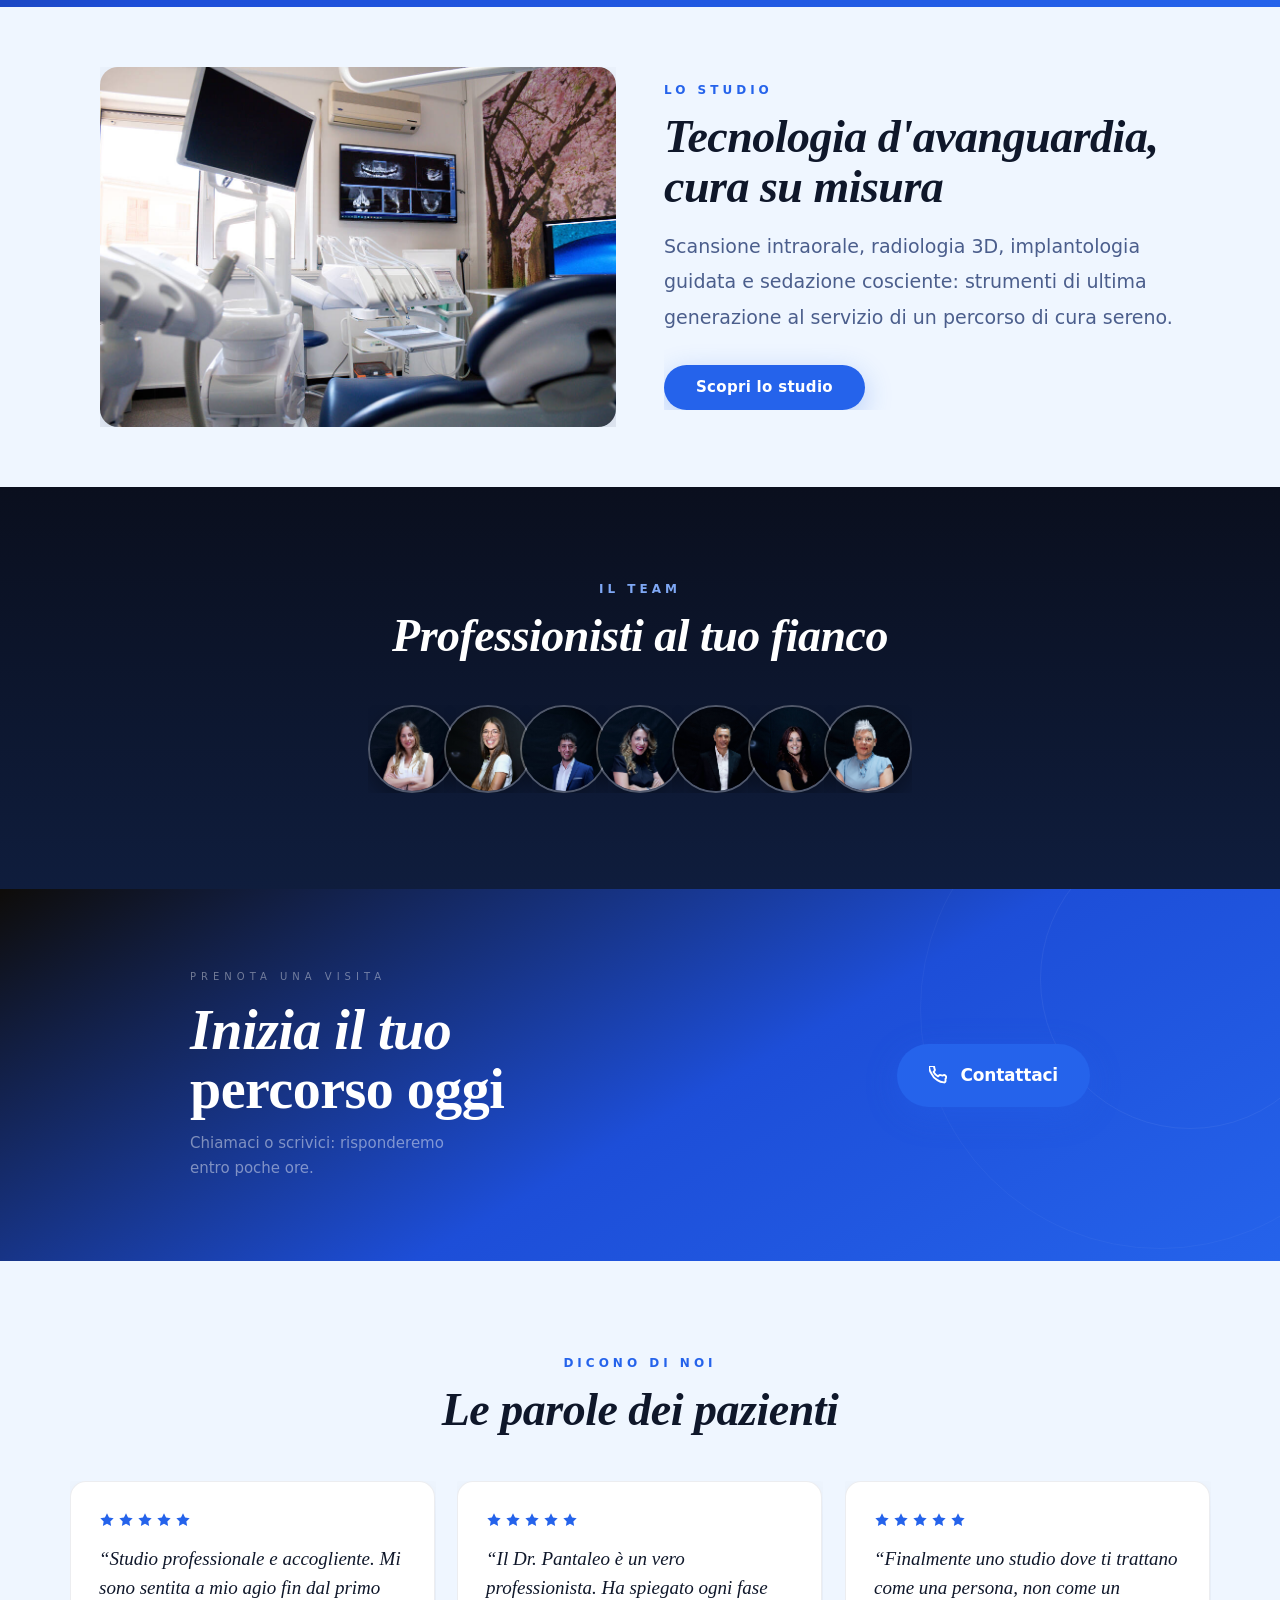
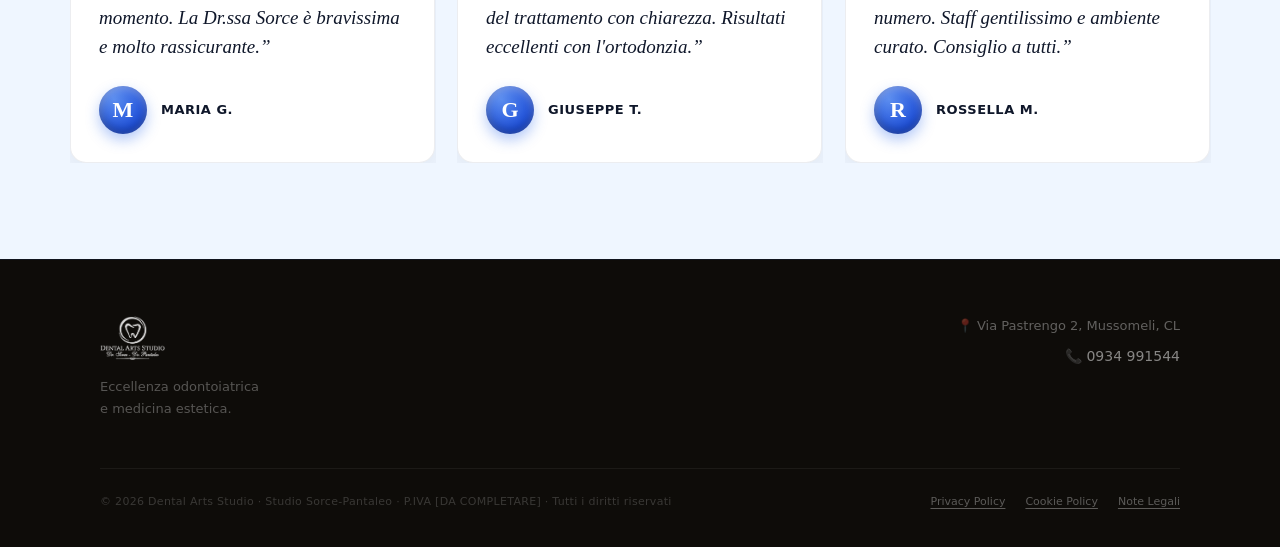
==== commit f00c748b: "Pagina Team: banner gruppo + schede con dettagli all'hover" ====
--- a/v2/index.html
+++ b/v2/index.html
@@ -400,7 +400,6 @@
     </div>
   </div>
 </section>
-<div aria-hidden="true" data-seam="1" style="height:110px;line-height:0;background:linear-gradient(to bottom,#1D4ED8 0%,#EFF6FF 100%);"></div>
 <section style="background:var(--bg-soft);padding:60px 24px;overflow:hidden;">
   <div class="home-split" style="max-width:1080px;margin:0 auto;display:grid;grid-template-columns:1fr 1fr;gap:48px;align-items:center;">
     <div data-anim="from-left"><img src="assets/studio/sala-implantologia.jpg" alt="Lo studio" loading="lazy" style="width:100%;height:360px;object-fit:cover;border-radius:18px;box-shadow:0 24px 60px rgba(15,29,61,.2);display:block;"/></div>
@@ -412,7 +411,6 @@
     </div>
   </div>
 </section>
-<div aria-hidden="true" data-seam="1" style="height:110px;line-height:0;background:linear-gradient(to bottom,#EFF6FF 0%,#0A0F1E 100%);"></div>
 <section class="on-dark" style="background:linear-gradient(180deg,var(--navy-900) 0%,var(--navy-800) 100%);padding:96px 24px;text-align:center;">
   <style>
     #hometeam .tav{display:inline-block;line-height:0;position:relative;} #hometeam .tav:hover{z-index:10;}
@@ -424,7 +422,6 @@
     <div style="display:flex;justify-content:center;align-items:center;margin:44px 0 0;flex-wrap:wrap;row-gap:22px;"><a class="tav" href="team.html" aria-label="Vai al team"><img src="team/cinzia-1.jpg" alt="" loading="lazy" data-anim="zoom-in" data-d="4" style="width:88px;height:88px;border-radius:50%;object-fit:cover;object-position:top;border:2px solid rgba(255,255,255,.28);margin:0 -6px;box-shadow:0 8px 20px rgba(0,0,0,.32);"/></a><a class="tav" href="team.html" aria-label="Vai al team"><img src="team/yosella-1.jpg" alt="" loading="lazy" data-anim="zoom-in" data-d="3" style="width:88px;height:88px;border-radius:50%;object-fit:cover;object-position:top;border:2px solid rgba(255,255,255,.28);margin:0 -6px;box-shadow:0 8px 20px rgba(0,0,0,.32);"/></a><a class="tav" href="team.html" aria-label="Vai al team"><img src="team/danilo-1.jpg" alt="" loading="lazy" data-anim="zoom-in" data-d="2" style="width:88px;height:88px;border-radius:50%;object-fit:cover;object-position:top;border:2px solid rgba(255,255,255,.28);margin:0 -6px;box-shadow:0 8px 20px rgba(0,0,0,.32);"/></a><a class="tav" href="team.html" aria-label="Vai al team"><img src="team/carmela-1.jpg" alt="" loading="lazy" data-anim="zoom-in" data-d="1" style="width:88px;height:88px;border-radius:50%;object-fit:cover;object-position:top;border:2px solid rgba(255,255,255,.28);margin:0 -6px;box-shadow:0 8px 20px rgba(0,0,0,.32);"/></a><a class="tav" href="team.html" aria-label="Vai al team"><img src="team/piero-1.jpg" alt="" loading="lazy" data-anim="zoom-in" data-d="1" style="width:88px;height:88px;border-radius:50%;object-fit:cover;object-position:top;border:2px solid rgba(255,255,255,.28);margin:0 -6px;box-shadow:0 8px 20px rgba(0,0,0,.32);"/></a><a class="tav" href="team.html" aria-label="Vai al team"><img src="team/adriana-1.jpg" alt="" loading="lazy" data-anim="zoom-in" data-d="2" style="width:88px;height:88px;border-radius:50%;object-fit:cover;object-position:top;border:2px solid rgba(255,255,255,.28);margin:0 -6px;box-shadow:0 8px 20px rgba(0,0,0,.32);"/></a><a class="tav" href="team.html" aria-label="Vai al team"><img src="team/saveria-1.jpg" alt="" loading="lazy" data-anim="zoom-in" data-d="3" style="width:88px;height:88px;border-radius:50%;object-fit:cover;object-position:top;border:2px solid rgba(255,255,255,.28);margin:0 -6px;box-shadow:0 8px 20px rgba(0,0,0,.32);"/></a></div>
   </div>
 </section>
-<div aria-hidden="true" data-seam="1" style="height:70px;line-height:0;background:linear-gradient(to bottom,#0F1D3D 0%,#0E0C09 100%);"></div>
 <section id="prenota" data-anim="fade-up" style="background:linear-gradient(150deg,#0E0C09 0%,#1D4ED8 55%,#2563EB 100%);padding:80px 24px;position:relative;overflow:hidden;">
   <!-- Background decorative circle -->
   <div style="position:absolute;right:-120px;top:-120px;width:480px;height:480px;border-radius:50%;border:1px solid rgba(255,255,255,0.04);pointer-events:none;"></div>
@@ -449,7 +446,6 @@
     </div>
   </div>
 </section>
-<div aria-hidden="true" data-seam="1" style="height:110px;line-height:0;background:linear-gradient(to bottom,#1D4ED8 0%,#EFF6FF 100%);"></div>
 <section id="recensioni" style="background:var(--bg-soft);padding:96px 24px;">
   <div style="max-width:1140px;margin:0 auto;">
     <div style="text-align:center;margin-bottom:46px;" data-anim="fade-up">
@@ -478,7 +474,6 @@
 </section>
 
 
-<div aria-hidden="true" data-seam="1" style="height:90px;line-height:0;background:linear-gradient(to bottom,#EFF6FF 0%,#0E0C09 100%);"></div>
 <footer style="background:#0E0C09;border-top:1px solid #2563EB18;padding:56px 24px 36px;">
   <div style="max-width:1080px;margin:0 auto;">
     <div style="display:flex;align-items:flex-start;justify-content:space-between;flex-wrap:wrap;gap:32px;margin-bottom:48px;">
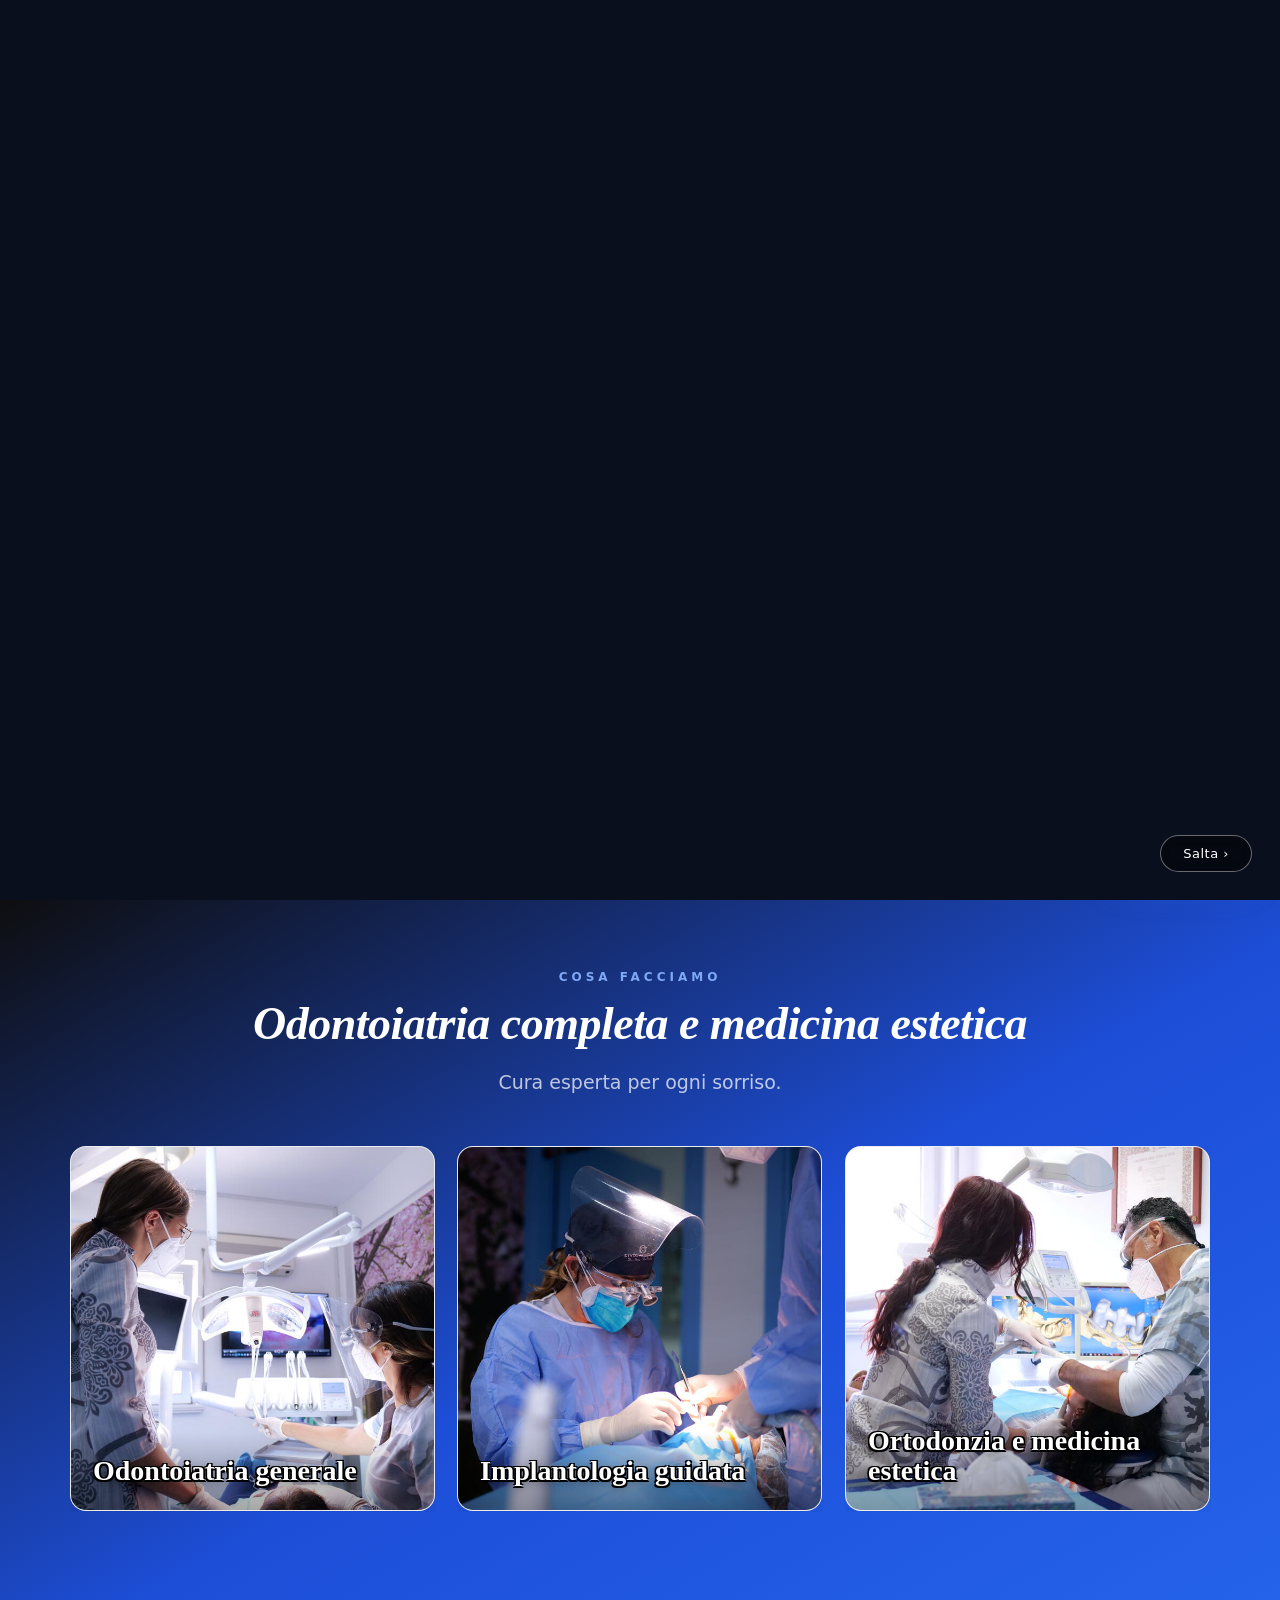
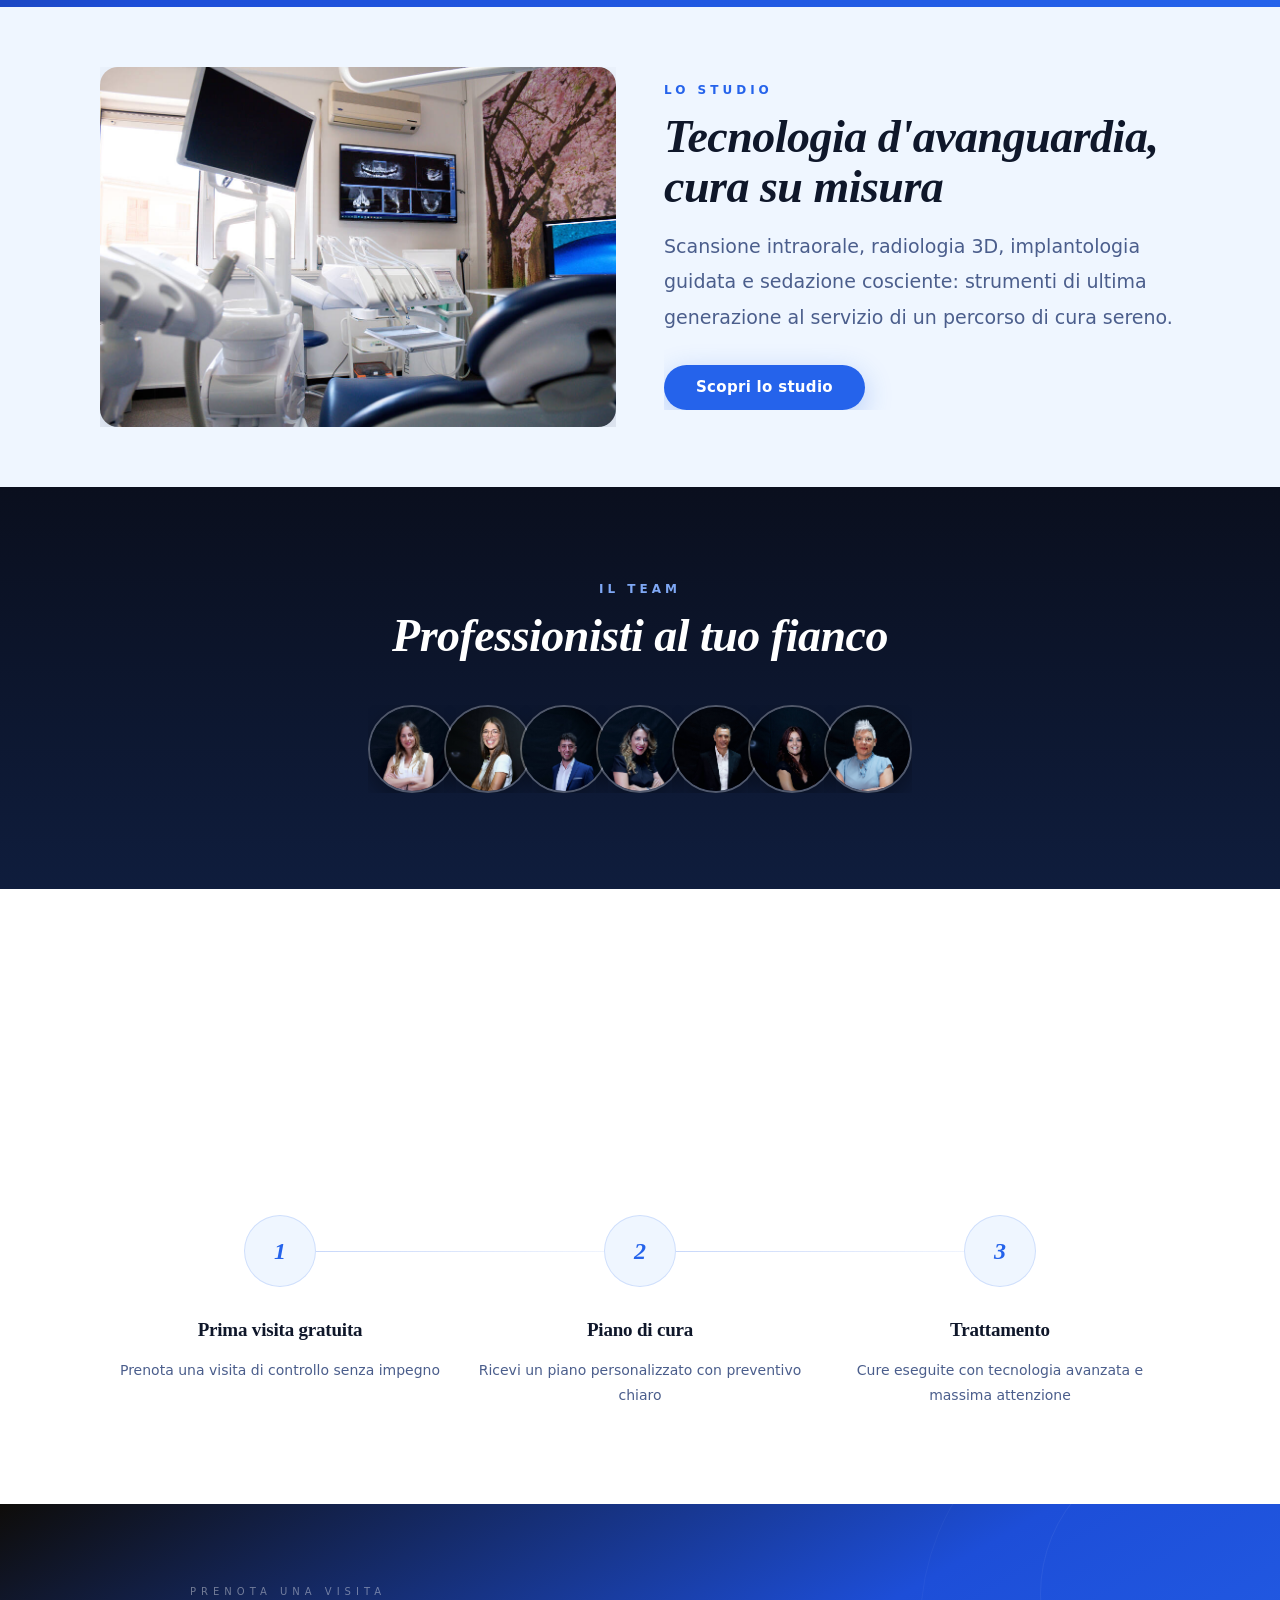
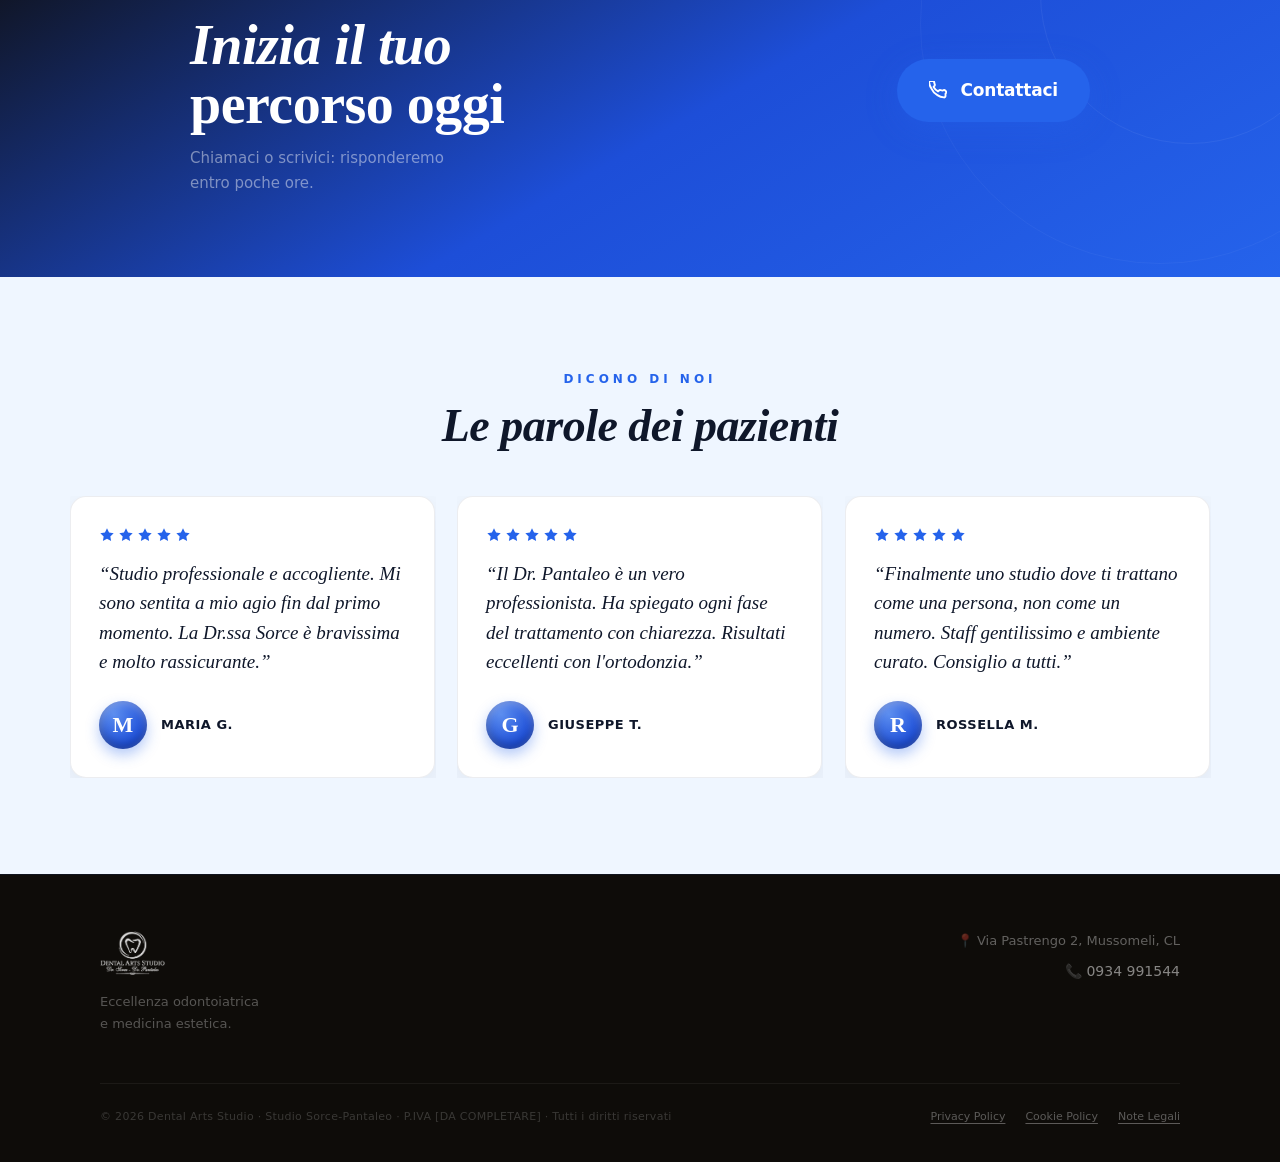
==== commit 9f84281a: "v2: pulsanti flottanti (Contattaci+Privacy) su tutte le pagine + Come funziona in Home" ====
--- a/v2/index.html
+++ b/v2/index.html
@@ -422,6 +422,67 @@
     <div style="display:flex;justify-content:center;align-items:center;margin:44px 0 0;flex-wrap:wrap;row-gap:22px;"><a class="tav" href="team.html" aria-label="Vai al team"><img src="team/cinzia-1.jpg" alt="" loading="lazy" data-anim="zoom-in" data-d="4" style="width:88px;height:88px;border-radius:50%;object-fit:cover;object-position:top;border:2px solid rgba(255,255,255,.28);margin:0 -6px;box-shadow:0 8px 20px rgba(0,0,0,.32);"/></a><a class="tav" href="team.html" aria-label="Vai al team"><img src="team/yosella-1.jpg" alt="" loading="lazy" data-anim="zoom-in" data-d="3" style="width:88px;height:88px;border-radius:50%;object-fit:cover;object-position:top;border:2px solid rgba(255,255,255,.28);margin:0 -6px;box-shadow:0 8px 20px rgba(0,0,0,.32);"/></a><a class="tav" href="team.html" aria-label="Vai al team"><img src="team/danilo-1.jpg" alt="" loading="lazy" data-anim="zoom-in" data-d="2" style="width:88px;height:88px;border-radius:50%;object-fit:cover;object-position:top;border:2px solid rgba(255,255,255,.28);margin:0 -6px;box-shadow:0 8px 20px rgba(0,0,0,.32);"/></a><a class="tav" href="team.html" aria-label="Vai al team"><img src="team/carmela-1.jpg" alt="" loading="lazy" data-anim="zoom-in" data-d="1" style="width:88px;height:88px;border-radius:50%;object-fit:cover;object-position:top;border:2px solid rgba(255,255,255,.28);margin:0 -6px;box-shadow:0 8px 20px rgba(0,0,0,.32);"/></a><a class="tav" href="team.html" aria-label="Vai al team"><img src="team/piero-1.jpg" alt="" loading="lazy" data-anim="zoom-in" data-d="1" style="width:88px;height:88px;border-radius:50%;object-fit:cover;object-position:top;border:2px solid rgba(255,255,255,.28);margin:0 -6px;box-shadow:0 8px 20px rgba(0,0,0,.32);"/></a><a class="tav" href="team.html" aria-label="Vai al team"><img src="team/adriana-1.jpg" alt="" loading="lazy" data-anim="zoom-in" data-d="2" style="width:88px;height:88px;border-radius:50%;object-fit:cover;object-position:top;border:2px solid rgba(255,255,255,.28);margin:0 -6px;box-shadow:0 8px 20px rgba(0,0,0,.32);"/></a><a class="tav" href="team.html" aria-label="Vai al team"><img src="team/saveria-1.jpg" alt="" loading="lazy" data-anim="zoom-in" data-d="3" style="width:88px;height:88px;border-radius:50%;object-fit:cover;object-position:top;border:2px solid rgba(255,255,255,.28);margin:0 -6px;box-shadow:0 8px 20px rgba(0,0,0,.32);"/></a></div>
   </div>
 </section>
+<style>
+  .__hiw-num {
+    transition: box-shadow 0.4s, transform 0.3s;
+  }
+  .__hiw-num:hover {
+    box-shadow: 0 0 0 8px #2563EB18, 0 0 0 16px #2563EB08 !important;
+    transform: scale(1.08);
+  }
+</style>
+<section style="background:#FFFFFF;padding:96px 24px;overflow:hidden;">
+  <div style="max-width:1080px;margin:0 auto;">
+    <div style="margin-bottom:64px;" data-anim="fade-up">
+      <p style="font-size:10px;letter-spacing:5px;text-transform:uppercase;color:#2563EB;margin-bottom:16px;font-family:'DM Sans', system-ui, sans-serif;">Come funziona</p>
+      <h2 style="font-size:clamp(38px,5.5vw,64px);font-weight:600;margin:0;color:#0F172A;font-family:'Cormorant Garamond', Georgia, serif;letter-spacing:-0.5px;line-height:1.05;font-style:italic;">Il percorso<br><span style="font-style:normal;font-weight:700;">di cura</span></h2>
+    </div>
+
+    <div style="display:flex;align-items:flex-start;gap:0;">
+      
+        <div data-sr style="flex:1;display:flex;flex-direction:column;align-items:center;position:relative;">
+          <div class="__hiw-num" style="width:72px;height:72px;border:1.5px solid #2563EB28;border-radius:50%;display:flex;align-items:center;justify-content:center;margin-bottom:28px;background:#EFF6FF;position:relative;z-index:1;box-shadow:0 0 0 0 #2563EB20;cursor:default;">
+            <span style="font-size:24px;font-weight:700;color:#2563EB;font-family:'Cormorant Garamond', Georgia, serif;font-style:italic;">1</span>
+          </div>
+          <div style="text-align:center;padding:0 16px;">
+            <h3 style="font-size:19px;font-weight:700;color:#0F172A;margin:0 0 12px;font-family:'Cormorant Garamond', Georgia, serif;letter-spacing:-0.2px;">Prima visita gratuita</h3>
+            <p style="color:#4B5E8C;font-size:14px;margin:0;line-height:1.8;font-weight:300;">Prenota una visita di controllo senza impegno</p>
+          </div>
+          
+          <div data-draw-line style="position:absolute;top:36px;left:calc(50% + 36px);right:calc(-50% + 36px);height:1px;
+               background:linear-gradient(to right,#2563EB40,#2563EB12);
+               transform:scaleX(1);transform-origin:left;
+               transition:transform 1.2s cubic-bezier(0.4,0,0.2,1) 0.4s;">
+          </div>
+        </div>
+        <div data-sr style="flex:1;display:flex;flex-direction:column;align-items:center;position:relative;">
+          <div class="__hiw-num" style="width:72px;height:72px;border:1.5px solid #2563EB28;border-radius:50%;display:flex;align-items:center;justify-content:center;margin-bottom:28px;background:#EFF6FF;position:relative;z-index:1;box-shadow:0 0 0 0 #2563EB20;cursor:default;">
+            <span style="font-size:24px;font-weight:700;color:#2563EB;font-family:'Cormorant Garamond', Georgia, serif;font-style:italic;">2</span>
+          </div>
+          <div style="text-align:center;padding:0 16px;">
+            <h3 style="font-size:19px;font-weight:700;color:#0F172A;margin:0 0 12px;font-family:'Cormorant Garamond', Georgia, serif;letter-spacing:-0.2px;">Piano di cura</h3>
+            <p style="color:#4B5E8C;font-size:14px;margin:0;line-height:1.8;font-weight:300;">Ricevi un piano personalizzato con preventivo chiaro</p>
+          </div>
+          
+          <div data-draw-line style="position:absolute;top:36px;left:calc(50% + 36px);right:calc(-50% + 36px);height:1px;
+               background:linear-gradient(to right,#2563EB40,#2563EB12);
+               transform:scaleX(1);transform-origin:left;
+               transition:transform 1.2s cubic-bezier(0.4,0,0.2,1) 0.4s;">
+          </div>
+        </div>
+        <div data-sr style="flex:1;display:flex;flex-direction:column;align-items:center;position:relative;">
+          <div class="__hiw-num" style="width:72px;height:72px;border:1.5px solid #2563EB28;border-radius:50%;display:flex;align-items:center;justify-content:center;margin-bottom:28px;background:#EFF6FF;position:relative;z-index:1;box-shadow:0 0 0 0 #2563EB20;cursor:default;">
+            <span style="font-size:24px;font-weight:700;color:#2563EB;font-family:'Cormorant Garamond', Georgia, serif;font-style:italic;">3</span>
+          </div>
+          <div style="text-align:center;padding:0 16px;">
+            <h3 style="font-size:19px;font-weight:700;color:#0F172A;margin:0 0 12px;font-family:'Cormorant Garamond', Georgia, serif;letter-spacing:-0.2px;">Trattamento</h3>
+            <p style="color:#4B5E8C;font-size:14px;margin:0;line-height:1.8;font-weight:300;">Cure eseguite con tecnologia avanzata e massima attenzione</p>
+          </div>
+          
+        </div>
+    </div>
+  </div>
+</section>
 <section id="prenota" data-anim="fade-up" style="background:linear-gradient(150deg,#0E0C09 0%,#1D4ED8 55%,#2563EB 100%);padding:80px 24px;position:relative;overflow:hidden;">
   <!-- Background decorative circle -->
   <div style="position:absolute;right:-120px;top:-120px;width:480px;height:480px;border-radius:50%;border:1px solid rgba(255,255,255,0.04);pointer-events:none;"></div>
@@ -869,6 +930,21 @@
     <svg width="20" height="20" viewBox="0 0 24 24" fill="none" stroke="#fff" stroke-width="2" stroke-linecap="round" stroke-linejoin="round"><rect x="3" y="4" width="18" height="18" rx="2"/><line x1="16" y1="2" x2="16" y2="6"/><line x1="8" y1="2" x2="8" y2="6"/><line x1="3" y1="10" x2="21" y2="10"/></svg>
     <span style="font-size:8px;font-weight:700;letter-spacing:0.5px;text-transform:uppercase;line-height:1;color:#fff;">Prenota</span>
   </a>
+<!-- Pulsanti flottanti -->
+<a id="das-cta" href="tel:0934991544" aria-label="Contattaci"><svg viewBox="0 0 24 24" fill="none" stroke="#fff" stroke-width="2" stroke-linecap="round" stroke-linejoin="round"><path d="M22 16.92v3a2 2 0 0 1-2.18 2 19.8 19.8 0 0 1-8.63-3.07 19.5 19.5 0 0 1-6-6A19.8 19.8 0 0 1 2.18 4.18 2 2 0 0 1 4.18 2h3a2 2 0 0 1 2 1.72c.13.96.36 1.9.68 2.8a2 2 0 0 1-.45 2.11L8.09 9.91a16 16 0 0 0 6 6l1.28-1.27a2 2 0 0 1 2.11-.45c.9.32 1.84.55 2.8.68A2 2 0 0 1 22 16.92z"/></svg>Contattaci</a>
+<button id="das-privacy" type="button" onclick="document.getElementById('das-privacy-modal').style.display='flex'">Privacy</button>
+<div id="das-privacy-modal" role="dialog" aria-modal="true" onclick="if(event.target===this)this.style.display='none'">
+  <div class="das-pm-box">
+    <button class="das-pm-x" type="button" onclick="document.getElementById('das-privacy-modal').style.display='none'" aria-label="Chiudi">&times;</button>
+    <h3>Informativa sulla privacy</h3>
+    <p><em>Bozza da completare con i dati reali dello studio.</em></p>
+    <h4>Titolare del trattamento</h4><p>Studio Dentistico Sorce-Pantaleo (Dental Arts Studio) — Via Pastrengo 2, Mussomeli (CL). P.IVA [DA COMPLETARE].</p>
+    <h4>Dati raccolti e finalit&agrave;</h4><p>I dati forniti tramite telefono, email o moduli sono trattati esclusivamente per rispondere alle richieste, gestire gli appuntamenti e fornire le prestazioni sanitarie richieste.</p>
+    <h4>Base giuridica e conservazione</h4><p>Il trattamento si basa sul consenso e sugli obblighi di legge in ambito sanitario. I dati sono conservati per il tempo necessario alle finalit&agrave; e agli obblighi normativi.</p>
+    <h4>Diritti dell&rsquo;interessato</h4><p>Puoi richiedere accesso, rettifica, cancellazione, limitazione e opposizione al trattamento scrivendo a [EMAIL DA COMPLETARE] o chiamando lo 0934 991544.</p>
+    <h4>Cookie</h4><p>Il sito utilizza cookie tecnici e, previo consenso, cookie per i font. Nessuna profilazione pubblicitaria.</p>
+  </div>
+</div>
 <script src="assets/site.js" defer></script>
 </body>
 </html>
--- a/v2/assets/site.css
+++ b/v2/assets/site.css
@@ -95,5 +95,25 @@
 /* Palette bloccata su blu: nascondo il toggle blu/oro */
 #__palette-wrap{display:none !important;}
 
+/* ===== Pulsanti flottanti (Contattaci + Privacy) ===== */
+#floating-cta{display:none !important;} /* nascondo la vecchia barra mobile v1 */
+#das-cta{position:fixed;right:22px;bottom:22px;z-index:940;display:inline-flex;align-items:center;gap:9px;
+  background:var(--blue);color:#fff;padding:14px 22px;border-radius:100px;font:600 14px/1 var(--sans);text-decoration:none;
+  box-shadow:0 10px 30px rgba(37,99,235,.45);transition:transform .2s ease,box-shadow .2s ease;}
+#das-cta:hover{transform:translateY(-2px);box-shadow:0 14px 36px rgba(37,99,235,.55);}
+#das-cta svg{width:18px;height:18px;}
+#das-privacy{position:fixed;left:16px;bottom:16px;z-index:940;background:rgba(15,29,61,.5);color:#fff;
+  border:1px solid rgba(255,255,255,.2);-webkit-backdrop-filter:blur(6px);backdrop-filter:blur(6px);
+  padding:7px 13px;border-radius:100px;font:600 11px/1 var(--sans);letter-spacing:.3px;cursor:pointer;opacity:.7;transition:opacity .2s ease;}
+#das-privacy:hover{opacity:1;}
+#das-privacy-modal{display:none;position:fixed;inset:0;z-index:1000;background:rgba(6,10,22,.6);
+  align-items:center;justify-content:center;padding:24px;-webkit-backdrop-filter:blur(3px);backdrop-filter:blur(3px);}
+.das-pm-box{position:relative;max-width:580px;width:100%;max-height:82vh;overflow:auto;background:#fff;border-radius:16px;padding:36px 34px;box-shadow:0 30px 80px rgba(4,10,30,.5);}
+.das-pm-box h3{font-family:var(--serif);font-size:27px;font-weight:600;color:var(--ink);margin:0 0 8px;}
+.das-pm-box h4{font:600 13px/1.4 var(--sans);color:var(--ink);margin:16px 0 4px;}
+.das-pm-box p{font:300 14px/1.7 var(--sans);color:var(--muted);margin:0 0 10px;}
+.das-pm-x{position:absolute;top:12px;right:16px;background:none;border:none;font-size:28px;line-height:1;color:#94a3b8;cursor:pointer;}
+@media(max-width:600px){#das-cta{right:14px;bottom:14px;padding:12px 18px;font-size:13px;}#das-privacy{font-size:10px;padding:6px 11px;}}
+
 /* Hero: scrim scuro in basso per staccare la stats-bar dal video */
 #__hero_stats{ background:rgba(6,10,22,.72) !important; box-shadow:0 -48px 80px 6px rgba(6,10,22,.6); }
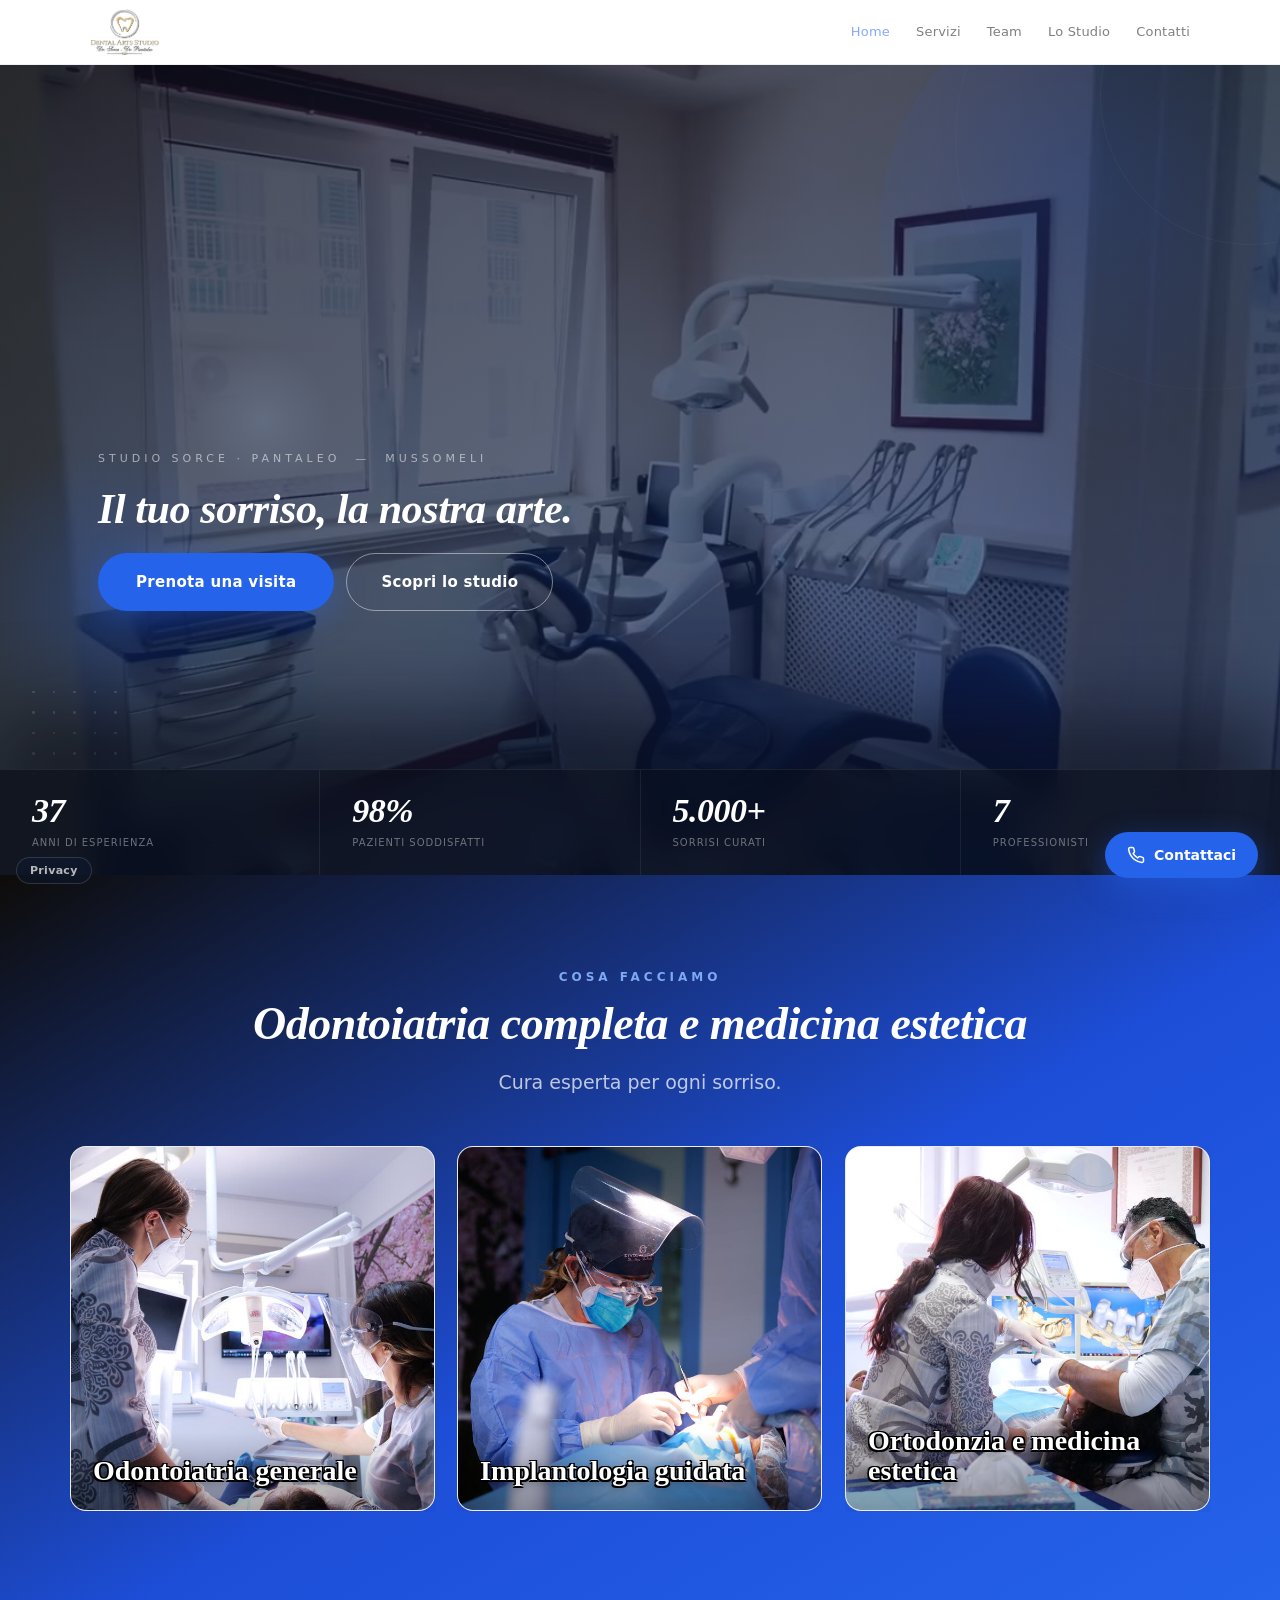
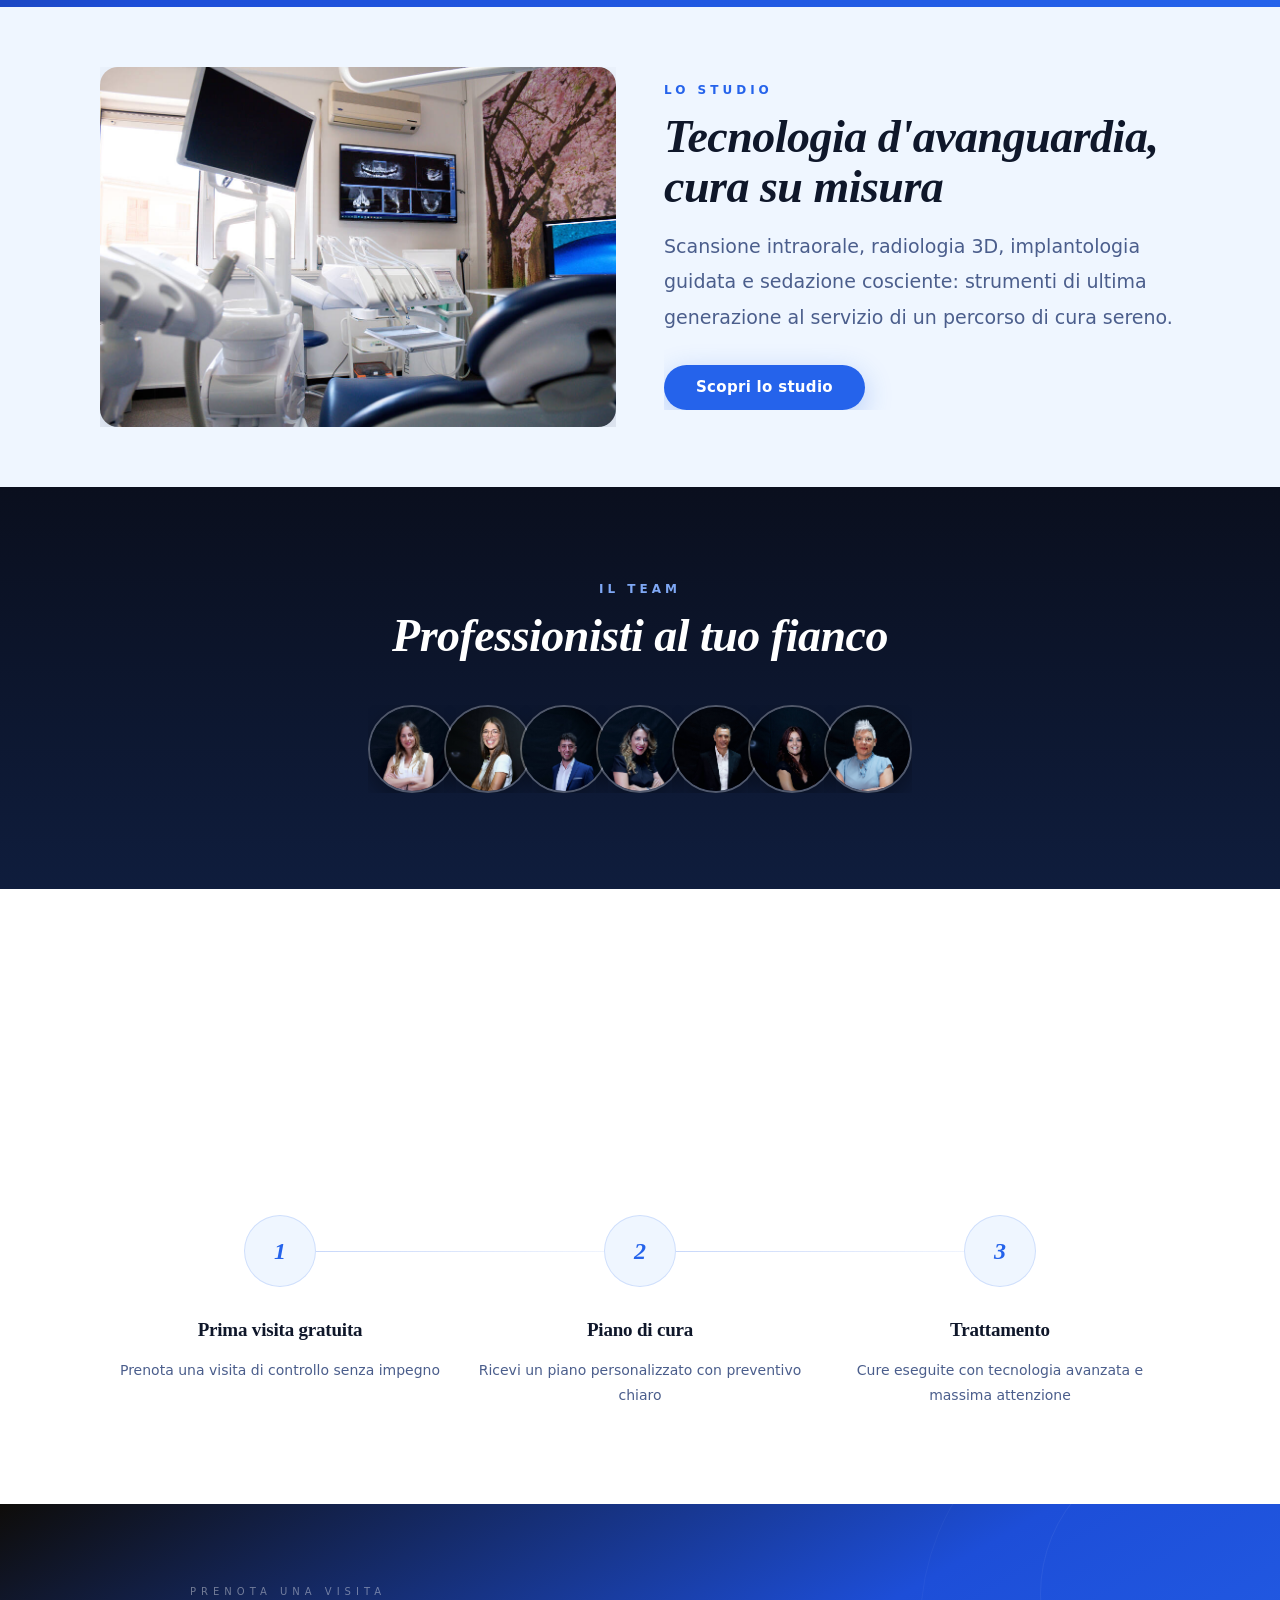
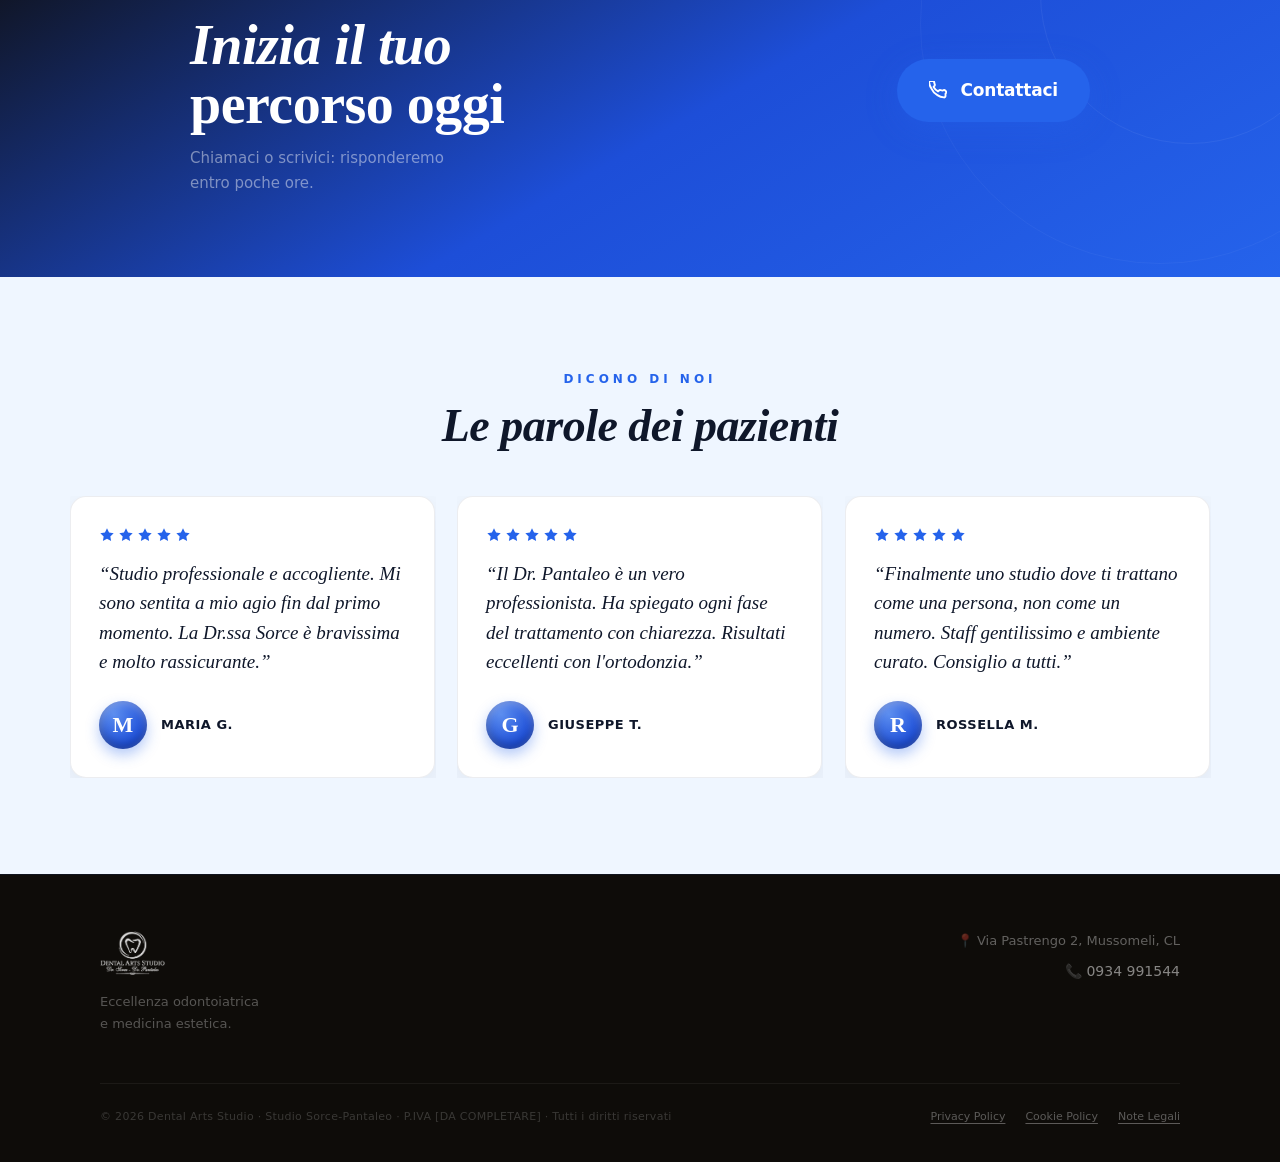
==== commit cb151f8d: "v2: titolo hero C, intro nel video hero, Come funziona, Servizi+Estetica uniti (stile v1), Contatti " ====
--- a/v2/index.html
+++ b/v2/index.html
@@ -260,59 +260,38 @@
   </style>
 </head>
 <body>
-<!-- ===== INTRO OVERLAY (una volta per sessione) ===== -->
-<div id="__intro-overlay" style="position:fixed;inset:0;z-index:9999;background:#0A0F1E;display:flex;align-items:center;justify-content:center;transition:opacity 0.8s ease;">
-  <video id="__intro-video" muted playsinline autoplay preload="auto" style="width:100%;height:100%;object-fit:cover;">
-    <source src="intro.mp4" type="video/mp4"/>
-  </video>
-  <button id="__intro-skip" type="button" aria-label="Salta introduzione" style="position:absolute;bottom:28px;right:28px;background:rgba(0,0,0,0.45);color:#fff;border:1px solid rgba(255,255,255,0.4);border-radius:100px;padding:10px 22px;font-size:13px;letter-spacing:0.5px;cursor:pointer;font-family:'DM Sans',system-ui,sans-serif;-webkit-backdrop-filter:blur(6px);backdrop-filter:blur(6px);">Salta &rsaquo;</button>
-</div>
-<script>
-(function(){
-  var ov = document.getElementById('__intro-overlay');
-  var vid = document.getElementById('__intro-video');
-  var skip = document.getElementById('__intro-skip');
-  if(!ov) return;
-  function closeIntro(){
-    if(ov.dataset.closed) return;
-    ov.dataset.closed = '1';
-    ov.style.opacity = '0';
-    document.body.style.overflow = '';
-    setTimeout(function(){ ov.style.display='none'; try{ vid.pause(); }catch(e){} }, 800);
-  }
-  try {
-    if(sessionStorage.getItem('das_intro_seen')){ ov.style.display='none'; return; }
-    sessionStorage.setItem('das_intro_seen','1');
-  } catch(e){}
-  document.body.style.overflow = 'hidden';
-  if(vid){
-    vid.addEventListener('ended', closeIntro);
-    setTimeout(closeIntro, 8000); // fallback di sicurezza
-    var p = vid.play();
-    if(p && p.catch){ p.catch(function(){}); }
-  }
-  if(skip){ skip.addEventListener('click', closeIntro); }
-})();
-</script>
-<nav style="position:sticky;top:0;z-index:100;background:rgba(255,255,255,0.97);border-bottom:1px solid rgba(0,0,0,0.06);padding:0 24px;"><div style="max-width:1100px;margin:0 auto;display:flex;align-items:center;justify-content:space-between;height:64px;"><a href="index.html" style="text-decoration:none;flex-shrink:0;display:flex;align-items:center;"><img src="[data-uri]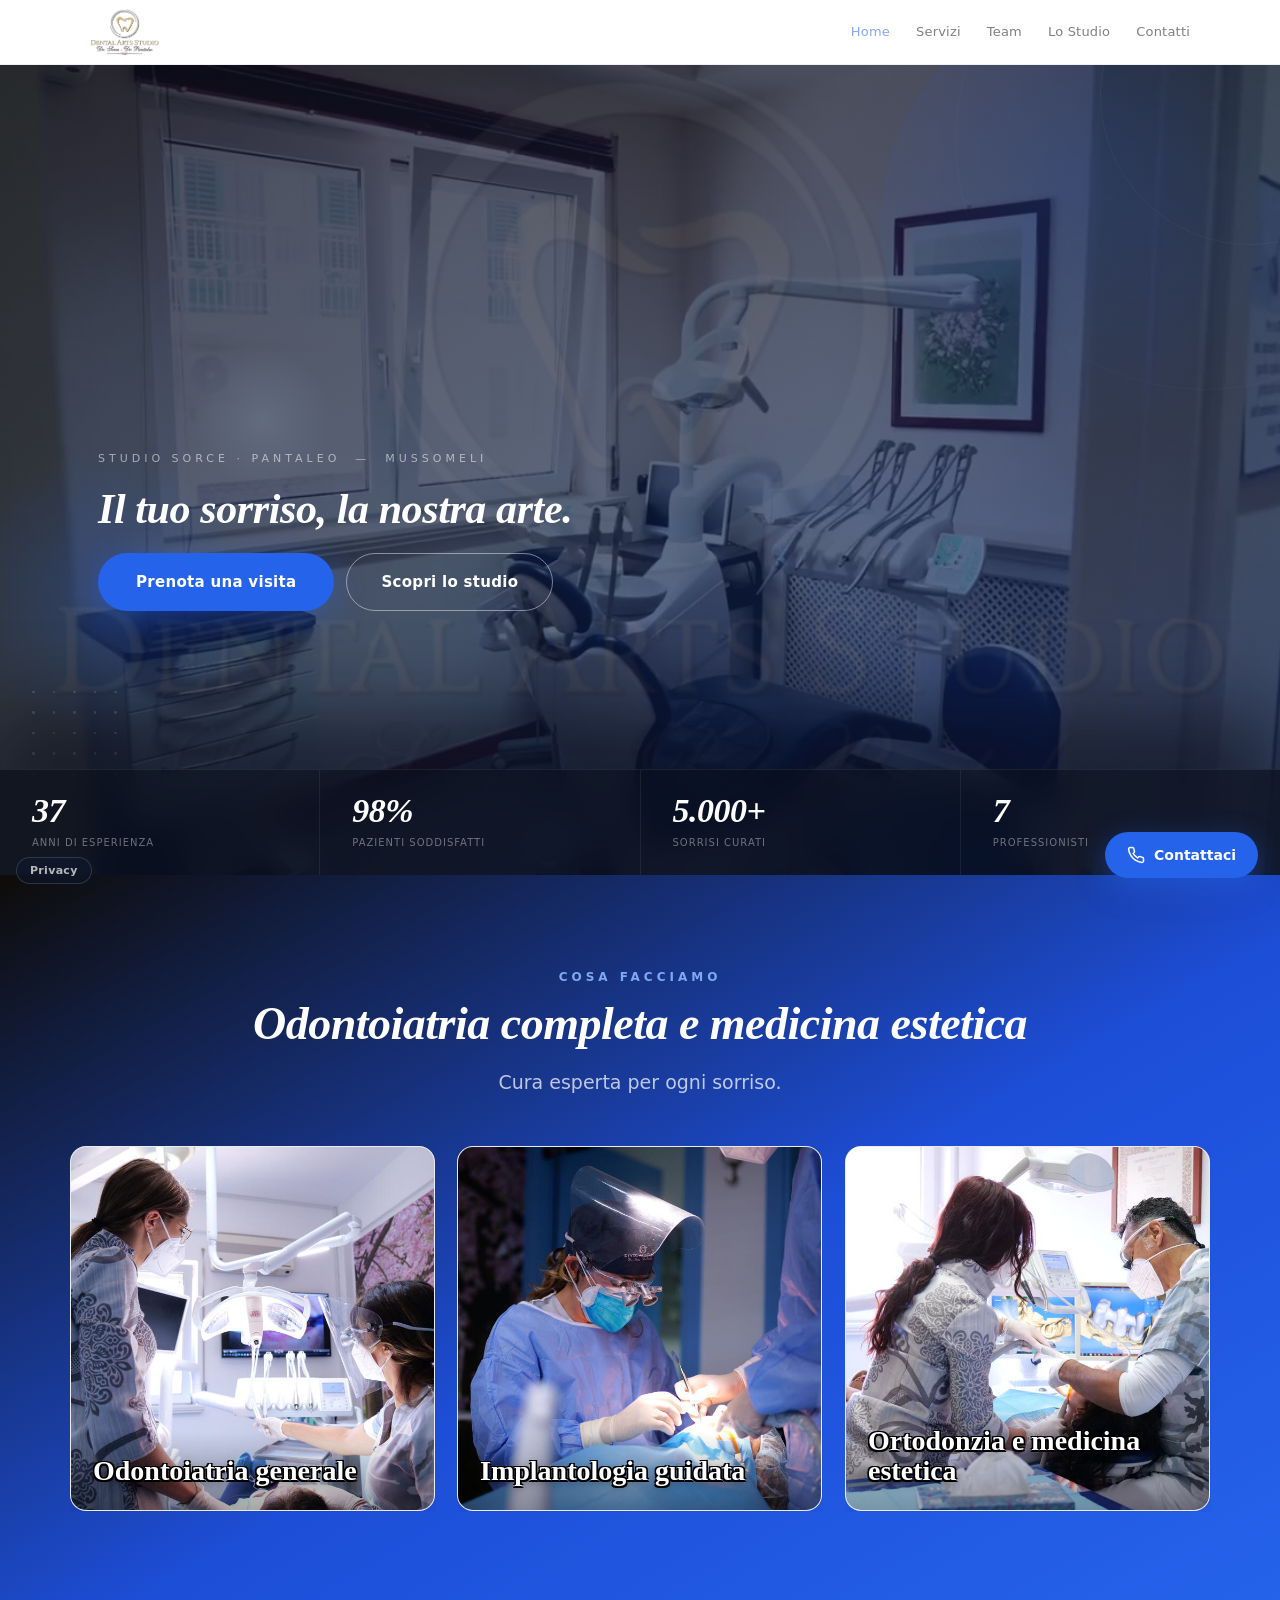
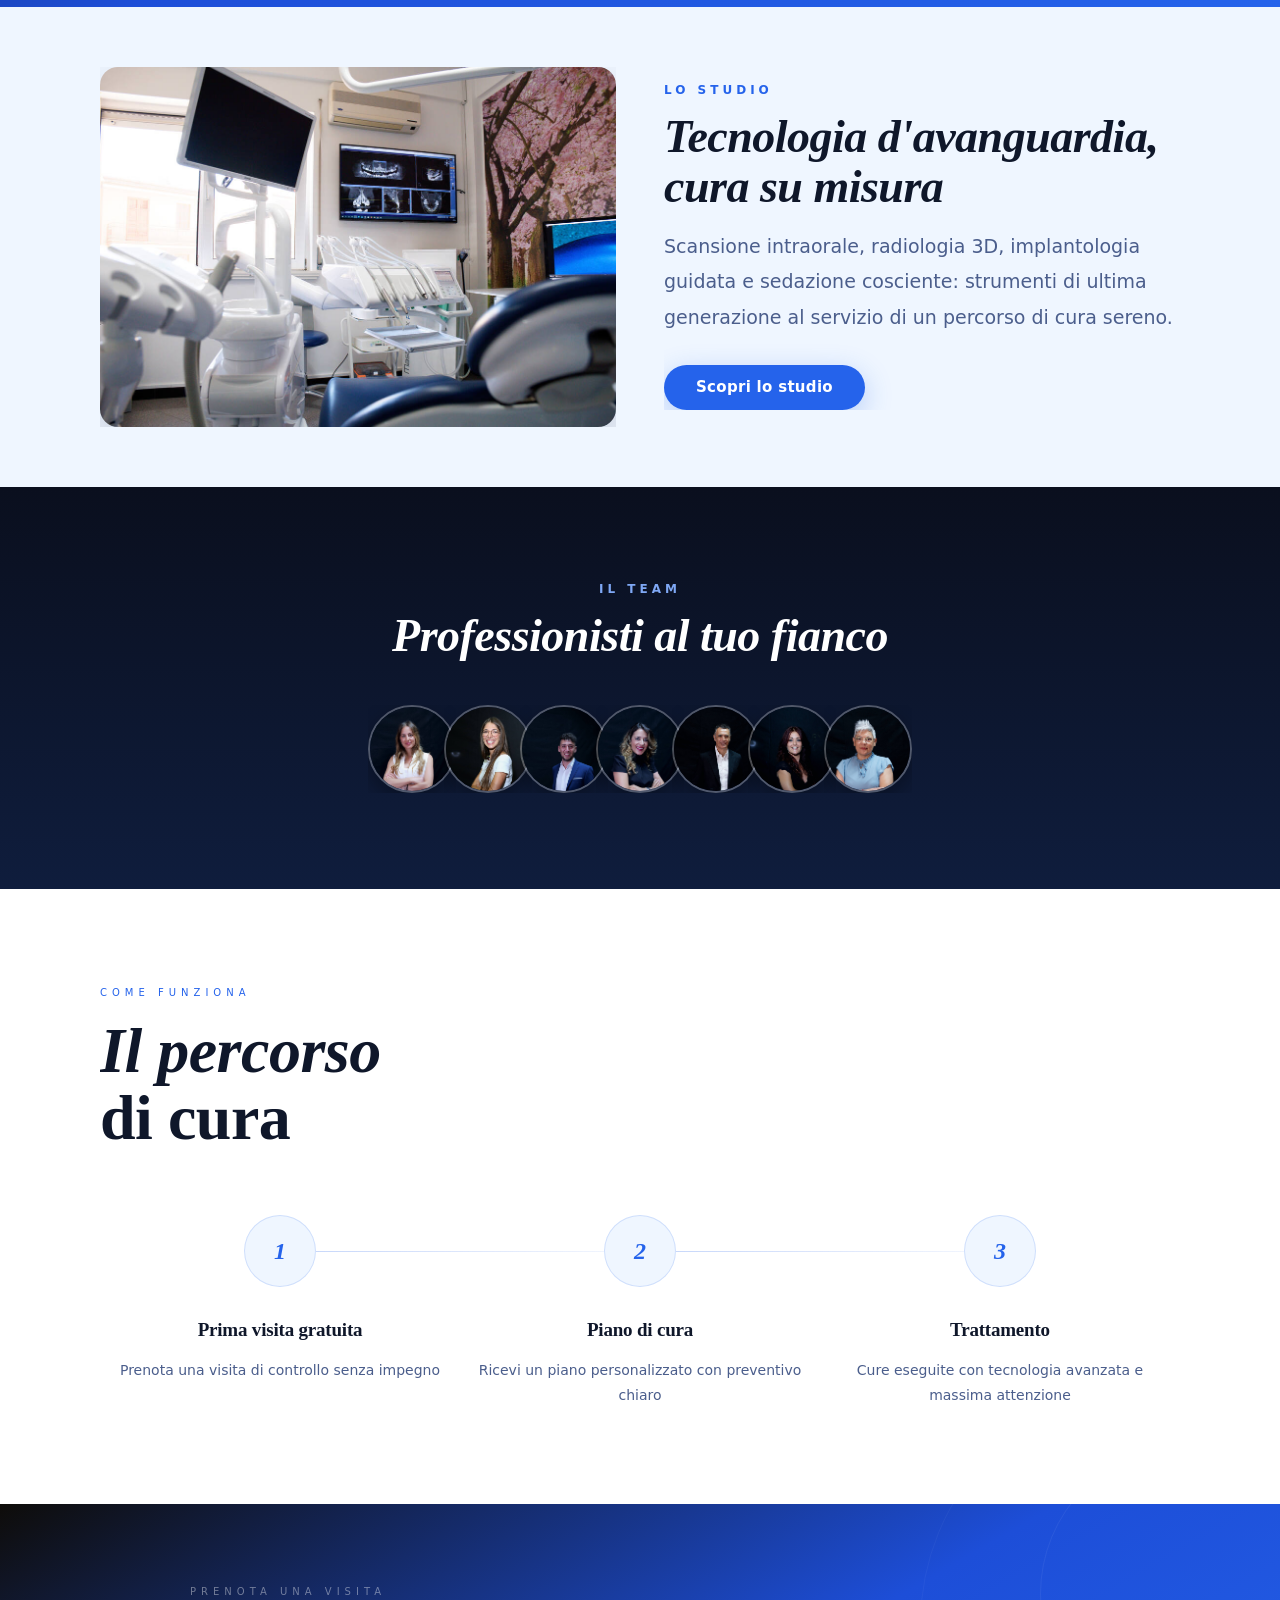
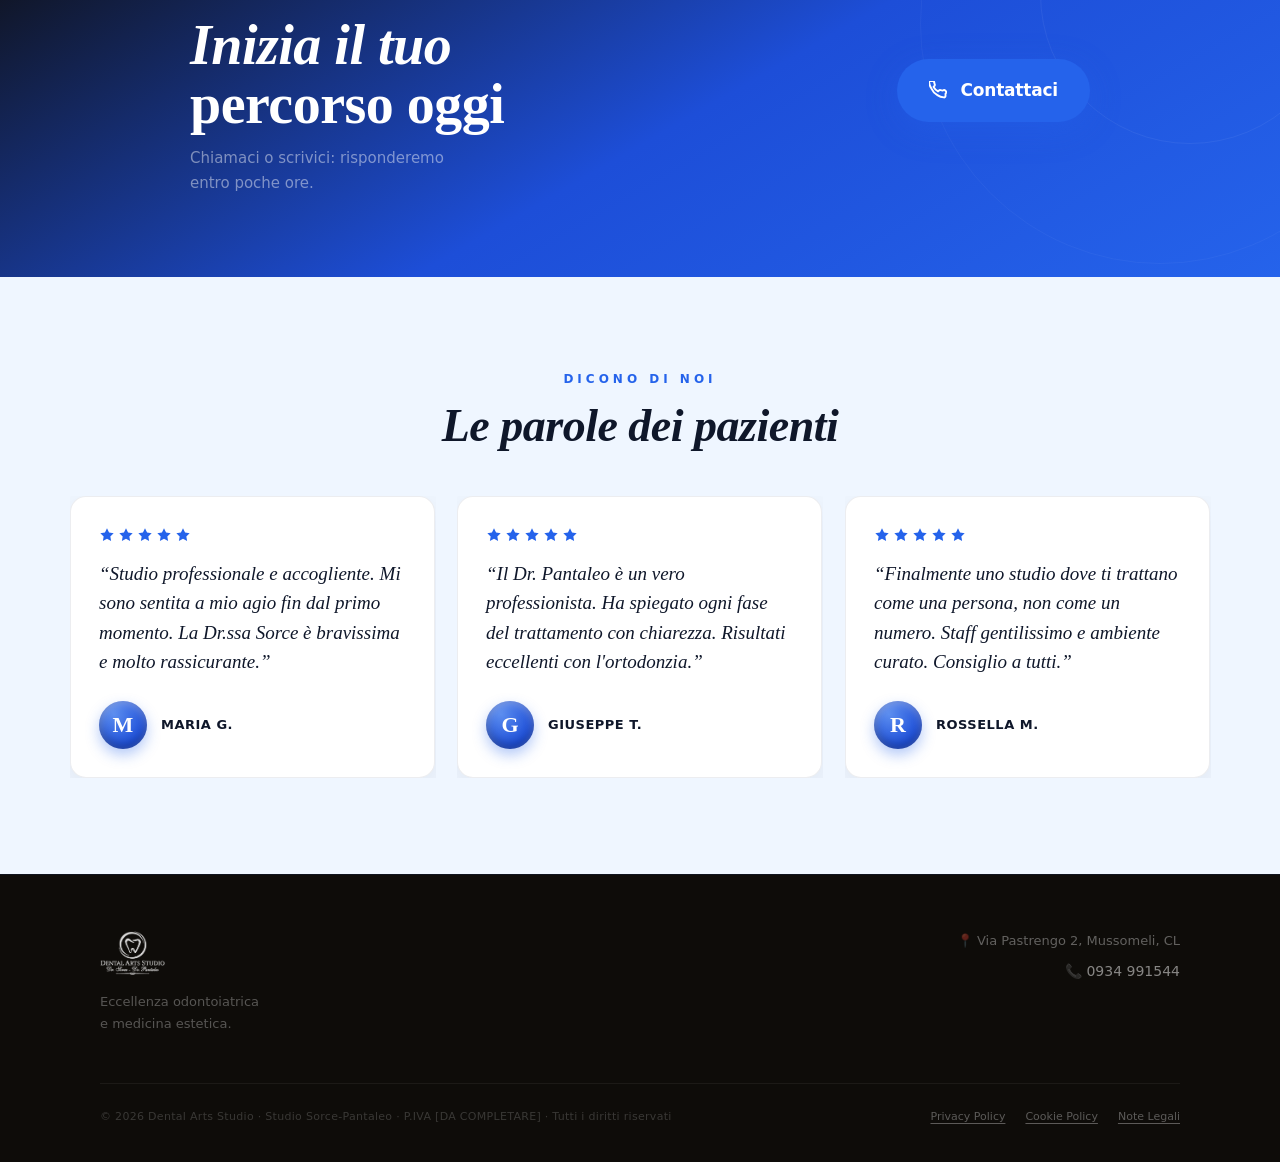
